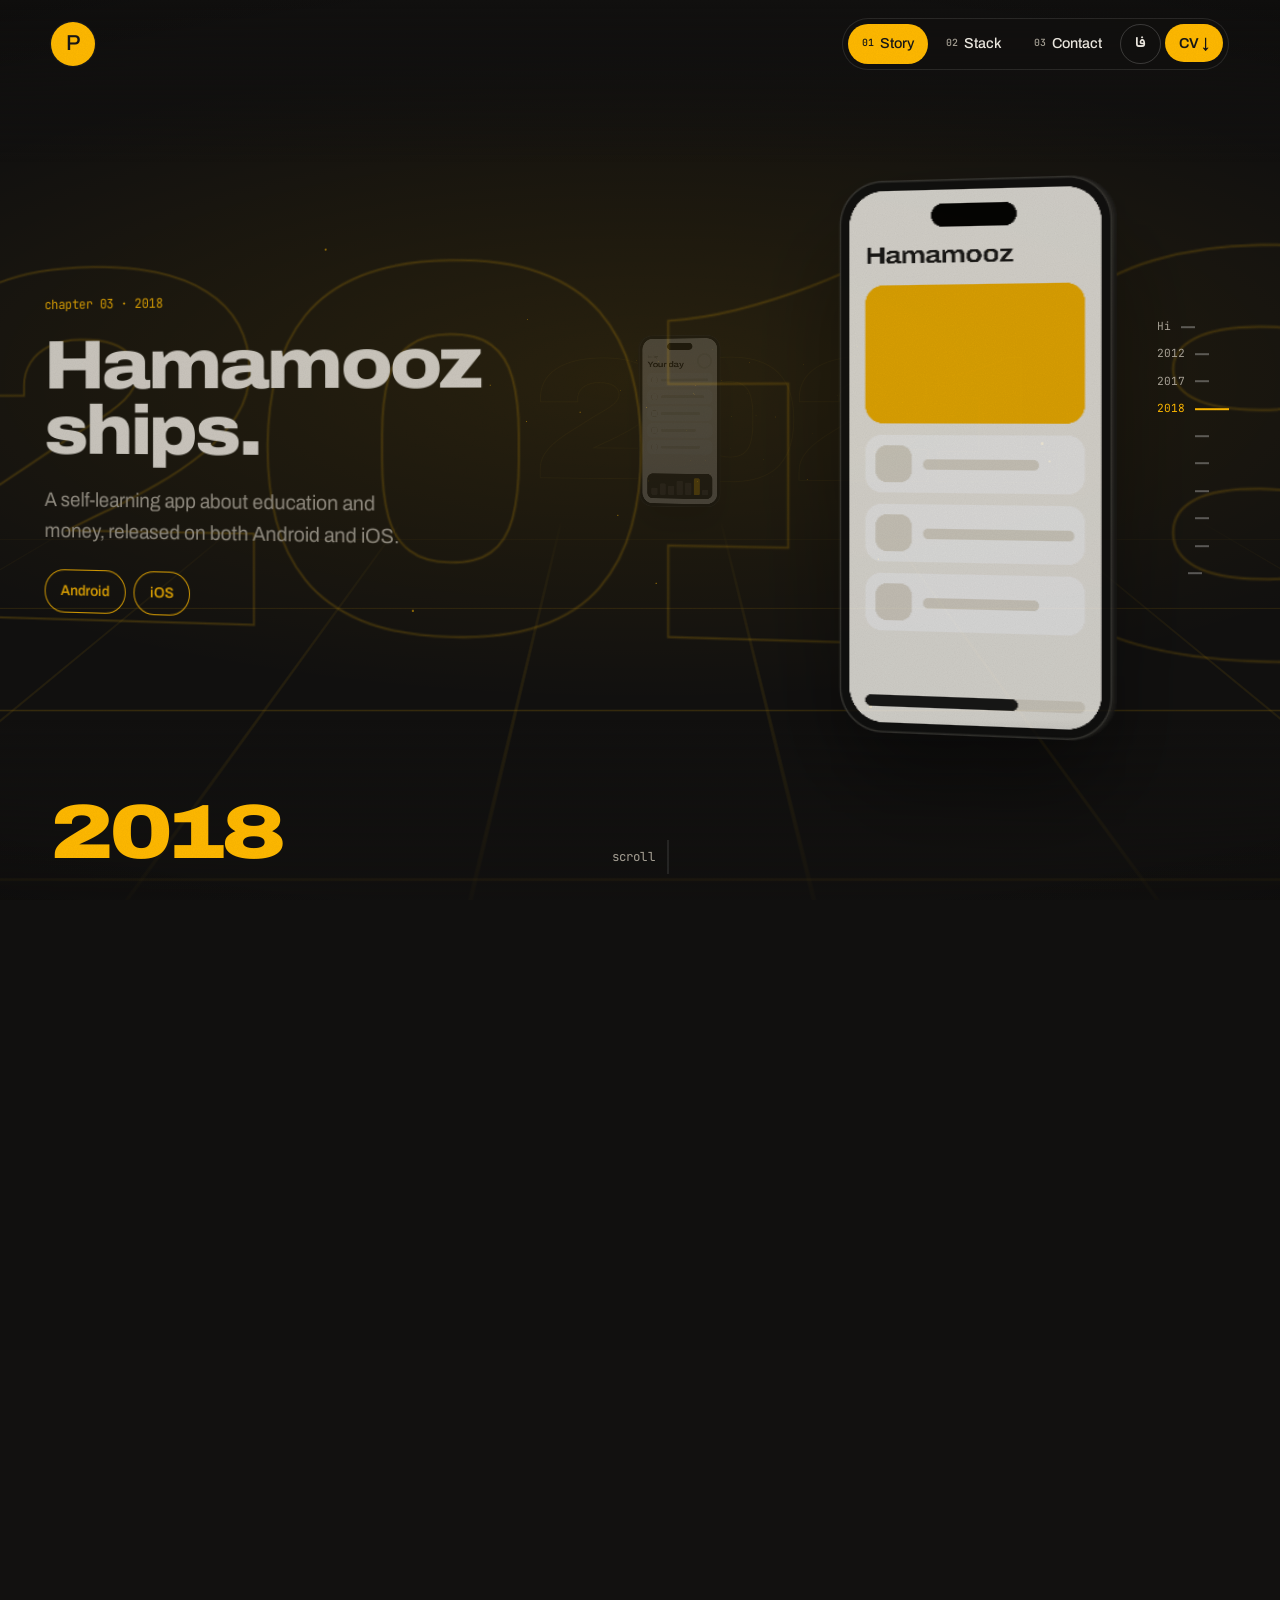
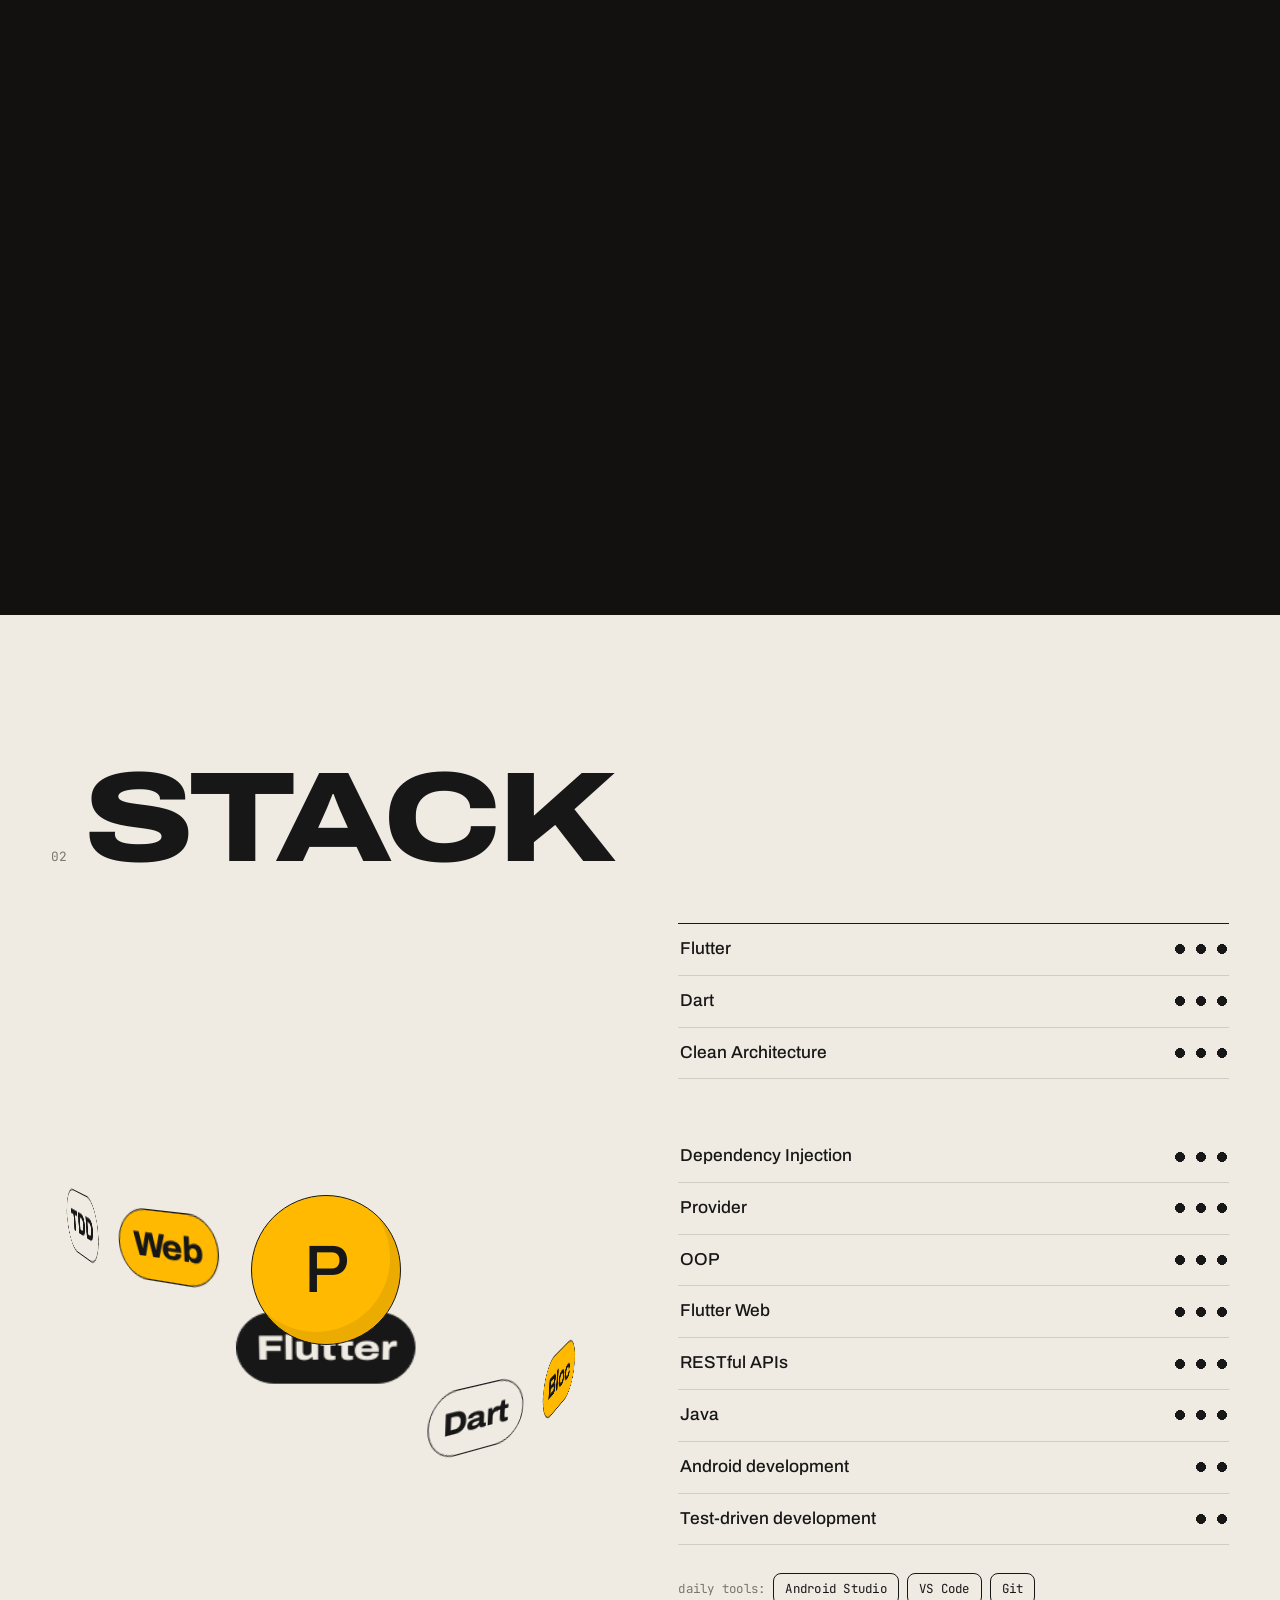
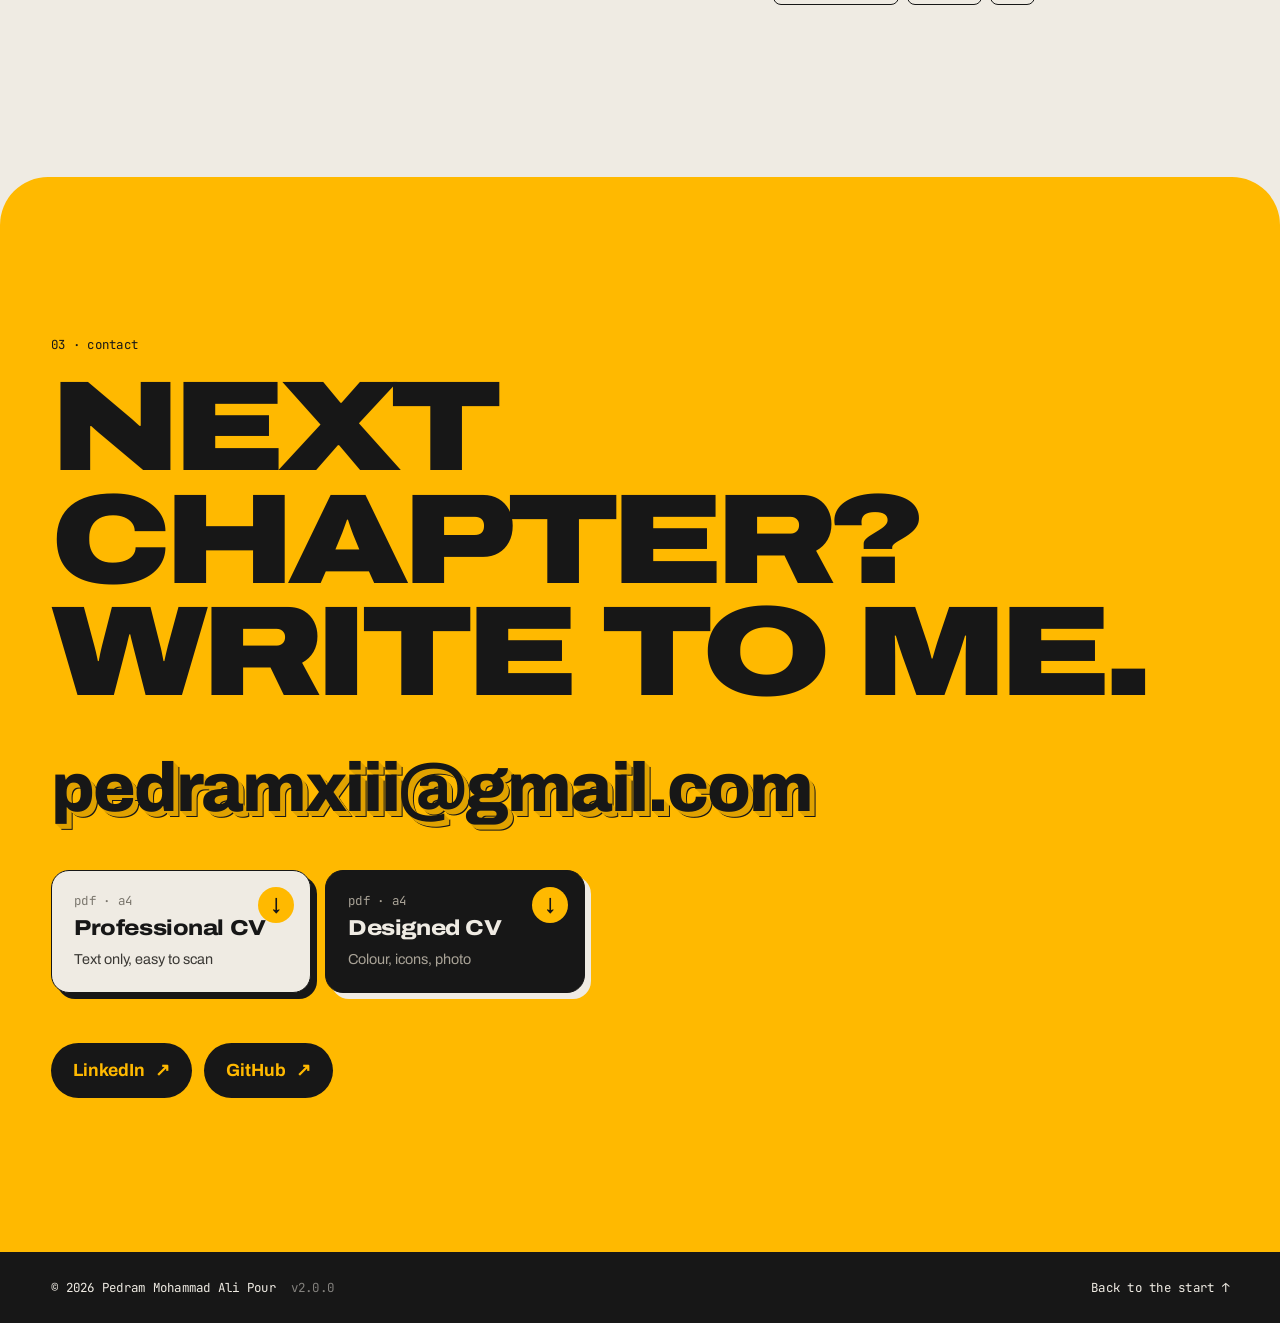
==== index.html @ 7ee0580f "use pedram-malakshah.ir" ====
<!DOCTYPE html>
<html lang="en" class="no-js">
<head>
  <meta charset="utf-8">
  <meta name="viewport" content="width=device-width, initial-scale=1">
  <title>Pedram Mohammad Ali Pour · Flutter Developer</title>
  <meta name="description" content="Pedram Mohammad Ali Pour, Flutter developer. The story so far, from 2012 to now.">
  <meta name="theme-color" content="#121110">
  <meta property="og:title" content="Pedram Mohammad Ali Pour · Flutter Developer">
  <meta property="og:description" content="The story so far, from 2012 to now.">
  <meta property="og:image" content="https://pedram-malakshah.ir/img/pedram.jpg">
  <meta property="og:url" content="https://pedram-malakshah.ir/">
  <link rel="alternate" hreflang="en" href="https://pedram-malakshah.ir/?lang=en">
  <link rel="alternate" hreflang="fa" href="https://pedram-malakshah.ir/?lang=fa">
  <link rel="alternate" hreflang="x-default" href="https://pedram-malakshah.ir/">
  <link rel="icon" type="image/png" href="img/logo.png">
  <link rel="apple-touch-icon" href="img/logo.png">
  <link rel="preload" href="assets/fonts/archivo-latin.woff2?v=2.0.0" as="font" type="font/woff2" crossorigin>
  <link rel="stylesheet" href="assets/fonts/fonts.css?v=2.0.0">
  <link rel="stylesheet" href="css/style.css?v=2.0.0">
  <script>
    // pick the language before first paint so Farsi never flashes in left-to-right
    (function () {
      var q = new URLSearchParams(location.search).get('lang'), s = null;
      try { s = localStorage.getItem('lang'); } catch (e) {}
      var l = q || s || ((navigator.languages || [navigator.language]).some(function (x) { return /^fa/i.test(x); }) ? 'fa' : 'en');
      l = l === 'fa' ? 'fa' : 'en';
      document.documentElement.lang = l;
      document.documentElement.dir = l === 'fa' ? 'rtl' : 'ltr';
    })();
  </script>
</head>
<body>
  <div class="grain" aria-hidden="true"></div>
  <div class="cursor" aria-hidden="true"></div>

  <header class="bar">
    <a class="mark" href="#top" aria-label="Back to the start" data-i18n-attr="aria-label:top"><span>P</span></a>
    <nav class="nav" aria-label="Sections">
      <a href="#story" data-i18n="nav.story"><i>01</i>Story</a>
      <a href="#stack" data-i18n="nav.stack"><i>02</i>Stack</a>
      <a href="#contact" data-i18n="nav.contact"><i>03</i>Contact</a>
      <a class="lang-switch" href="?lang=fa" hreflang="fa" lang="fa" data-i18n="lang" data-i18n-href="lang.href">فا</a>
      <details class="cv-menu">
        <summary data-i18n="cv">CV <span aria-hidden="true">↓</span></summary>
        <div class="cv-pop">
          <a href="cv/pdf/pedram-cv-professional-en.pdf?v=2.0.0" download data-i18n="cv.pro" data-i18n-href="cv.pro.href"><b>Professional</b><small>Text only, one page</small></a>
          <a href="cv/pdf/pedram-cv-designed-en.pdf?v=2.0.0" download data-i18n="cv.fancy" data-i18n-href="cv.fancy.href"><b>Designed</b><small>Colour and icons</small></a>
        </div>
      </details>
    </nav>
  </header>

  <main id="top">
    <!--
      The journey. Without JS (or with reduced motion) it's a plain vertical list of chapters.
      With JS the viewport sticks, the chapters are laid down a 3D corridor,
      and scrolling flies the camera through them.
    -->
    <section class="journey" id="story" aria-label="The story so far" data-i18n-attr="aria-label:story">
      <div class="viewport">
        <div class="floor" aria-hidden="true"></div>
        <div class="world">
          <!-- 0 · intro -->
          <article class="ch intro-ch" data-year="Hi" data-x="0" data-i18n-year="y0">
            <div class="ghost" aria-hidden="true">P</div>
            <div class="card">
              <p class="mono kicker" data-i18n="intro.kicker"><span class="dot"></span>Flutter developer</p>
              <h1 class="name" data-i18n="intro.name">
                <span class="line"><span class="word">Pedram</span></span>
                <span class="line small"><span class="word">Mohammad Ali Pour</span></span>
              </h1>
              <p class="lede" data-i18n="intro.lede">This isn't a CV. It's the road from a hardware degree to shipping apps, year by year. <em>Scroll to travel through it.</em></p>
            </div>
            <figure class="prop photo">
              <picture>
                <source srcset="img/pedram.webp" type="image/webp">
                <img src="img/pedram.jpg" alt="Portrait of Pedram" data-i18n-attr="alt:photo" width="720" height="900">
              </picture>
            </figure>
          </article>

          <!-- 1 · 2012 -->
          <article class="ch" data-year="2012" data-i18n-year="y1" data-x="-1">
            <div class="ghost" aria-hidden="true" data-i18n="c1.ghost">2012</div>
            <div class="card">
              <p class="mono kicker" data-i18n="c1.kicker">Chapter 01 · 2012</p>
              <h2 data-i18n="c1.h2">It starts with hardware.</h2>
              <p data-i18n="c1.p">I enrol at OFU College to study Computer Hardware Engineering. Five years of learning what sits underneath the software.</p>
              <ul class="tags mono" data-i18n="c1.tags"><li>OFU College</li><li>Computer Hardware Eng.</li></ul>
            </div>
            <div class="prop cpu" aria-hidden="true"><div class="die"><span>P</span></div></div>
          </article>

          <!-- 2 · 2017 -->
          <article class="ch" data-year="2017" data-i18n-year="y2" data-x="1">
            <div class="ghost" aria-hidden="true" data-i18n="c2.ghost">2017</div>
            <div class="card">
              <p class="mono kicker" data-i18n="c2.kicker">Chapter 02 · 2017</p>
              <h2 data-i18n="c2.h2">April: degree done.<br>August: first job.</h2>
              <p data-i18n="c2.p">I join Paratech Co as an Android developer, writing Java. I stay almost five years, and along the way the title becomes Android &amp; Flutter Developer.</p>
              <ul class="tags mono" data-i18n="c2.tags"><li>Paratech Co</li><li>Java</li><li>Android</li></ul>
            </div>
            <div class="prop code" aria-hidden="true">
              <div class="win-bar"><i></i><i></i><i></i><span class="mono">MainActivity.java</span></div>
              <pre class="mono"><b>public class</b> MainActivity
    <b>extends</b> AppCompatActivity {

  <u>@Override</u>
  <b>protected void</b> onCreate(Bundle b) {
    <b>super</b>.onCreate(b);
    setContentView(R.layout.main);
  }
}<span class="caret"></span></pre>
            </div>
          </article>

          <!-- 3 · 2018 -->
          <article class="ch" data-year="2018" data-i18n-year="y3" data-x="-1">
            <div class="ghost" aria-hidden="true" data-i18n="c3.ghost">2018</div>
            <div class="card">
              <p class="mono kicker" data-i18n="c3.kicker">Chapter 03 · 2018</p>
              <h2 data-i18n="c3.h2">Hamamooz ships.</h2>
              <p data-i18n="c3.p">A self-learning app about education and money, released on both Android and iOS.</p>
              <div class="links" data-i18n="c3.links">
                <a href="https://hamamooz.com/android/Hamamoozv3.apk" target="_blank" rel="noopener">Android</a>
                <a href="https://anardoni.com/ios/app/xeJrXlAlW" target="_blank" rel="noopener">iOS</a>
              </div>
            </div>
            <div class="prop device" aria-hidden="true">
              <div class="mphone">
                <div class="mscreen">
                  <b class="app-title" data-i18n="c3.app">Hamamooz</b>
                  <div class="sk hero-sk"></div>
                  <div class="sk-row"><i></i><span></span></div>
                  <div class="sk-row"><i></i><span></span></div>
                  <div class="sk-row"><i></i><span></span></div>
                  <div class="progress"><span></span></div>
                </div>
              </div>
            </div>
          </article>

          <!-- 4 · 2021 -->
          <article class="ch" data-year="2021" data-i18n-year="y4" data-x="1">
            <div class="ghost" aria-hidden="true" data-i18n="c4.ghost">2021</div>
            <div class="card">
              <p class="mono kicker" data-i18n="c4.kicker">Chapter 04 · 2021</p>
              <h2 data-i18n="c4.h2">Habitomic.</h2>
              <p data-i18n="c4.p">A personal daily planner. It's live on Google Play and the App Store.</p>
              <div class="links" data-i18n="c4.links">
                <a href="https://play.google.com/store/apps/details?id=com.habitomic.android" target="_blank" rel="noopener">Android</a>
                <a href="https://apps.apple.com/ca/app/habitomic/id1609261995" target="_blank" rel="noopener">iOS</a>
              </div>
            </div>
            <div class="prop device" aria-hidden="true">
              <div class="mphone">
                <div class="mscreen habit">
                  <div class="app-head">
                    <small class="mono" data-i18n="mock.today">today</small>
                    <b data-i18n="mock.day">Your day</b>
                    <div class="ring"><svg viewBox="0 0 36 36"><circle cx="18" cy="18" r="15"/><circle class="fill" cx="18" cy="18" r="15"/></svg></div>
                  </div>
                  <ul class="habits">
                    <li style="--d:0"><i></i><span></span></li>
                    <li style="--d:1"><i></i><span></span></li>
                    <li style="--d:2"><i></i><span></span></li>
                    <li style="--d:3"><i></i><span></span></li>
                    <li class="todo"><i></i><span></span></li>
                  </ul>
                  <div class="week">
                    <span style="--h:40%"></span><span style="--h:65%"></span><span style="--h:52%"></span>
                    <span style="--h:80%"></span><span style="--h:70%"></span><span style="--h:95%"></span><span style="--h:30%"></span>
                  </div>
                </div>
              </div>
            </div>
          </article>

          <!-- 5 · 2022 bank -->
          <article class="ch" data-year="2022" data-i18n-year="y5" data-x="-1">
            <div class="ghost" aria-hidden="true" data-i18n="c5.ghost">2022</div>
            <div class="card">
              <p class="mono kicker" data-i18n="c5.kicker">Chapter 05 · 2022</p>
              <h2 data-i18n="c5.h2">Then a bank.</h2>
              <p data-i18n="c5.p">In April I move to City Development &amp; Innovation. We build HamrahShahr Plus, the mobile bank for Shahr Bank, and the back office that runs behind it.</p>
              <div class="links" data-i18n="c5.links">
                <a href="https://cafebazaar.ir/app/com.citydi.hplus" target="_blank" rel="noopener">Android</a>
                <a href="https://app.appleapps.ir/id/1062990/" target="_blank" rel="noopener">iOS</a>
                <span class="private mono">back office: internal</span>
              </div>
            </div>
            <div class="prop device bank" aria-hidden="true">
              <div class="mphone">
                <div class="mscreen">
                  <b class="app-title" data-i18n="c5.app">HamrahShahr</b>
                  <div class="bcard"><i class="chipset"></i><span class="mono">•••• •••• •••• 1101</span></div>
                  <div class="sk-row"><i></i><span></span></div>
                  <div class="sk-row"><i></i><span></span></div>
                  <div class="sk-row"><i></i><span></span></div>
                </div>
              </div>
            </div>
          </article>

          <!-- 6 · 2022 web -->
          <article class="ch" data-year="2022" data-i18n-year="y6" data-x="1">
            <div class="ghost" aria-hidden="true" data-i18n="c6.ghost">web</div>
            <div class="card">
              <p class="mono kicker" data-i18n="c6.kicker">Chapter 06 · 2022</p>
              <h2 data-i18n="c6.h2">Flutter, in the browser.</h2>
              <p data-i18n="c6.p">Same year, a different screen: iClassifier, a web app for classifying cows. Flutter Web becomes part of the job.</p>
              <div class="links" data-i18n="c6.links"><a href="https://app.iclassifier.ca/" target="_blank" rel="noopener">Web</a></div>
            </div>
            <div class="prop browser" aria-hidden="true">
              <div class="win-bar"><i></i><i></i><i></i><span class="url mono">app.iclassifier.ca</span></div>
              <div class="bbody">
                <div class="side"><span></span><span></span><span></span><span></span></div>
                <div class="grid"><span></span><span></span><span></span><span></span><span></span><span></span></div>
              </div>
            </div>
          </article>

          <!-- 7 · 2023 -->
          <article class="ch" data-year="2023" data-i18n-year="y7" data-x="-1">
            <div class="ghost" aria-hidden="true" data-i18n="c7.ghost">2023</div>
            <div class="card">
              <p class="mono kicker" data-i18n="c7.kicker">Chapter 07 · 2023</p>
              <h2 data-i18n="c7.h2">Vekalati, and a new team.</h2>
              <p data-i18n="c7.p">In April, Vekalati: a web app for delegating deposits. In July I join Negah Holding as a Flutter developer.</p>
              <ul class="tags mono" data-i18n="c7.tags"><li>Vekalati</li><li>Negah Holding</li><li>Flutter Web</li></ul>
            </div>
            <div class="prop browser alt" aria-hidden="true">
              <div class="win-bar"><i></i><i></i><i></i><span class="url mono">vekalati</span></div>
              <div class="bbody form">
                <span class="field"></span><span class="field"></span><span class="field short"></span>
                <span class="submit"></span>
              </div>
            </div>
          </article>

          <!-- 8 · 2024 -->
          <article class="ch" data-year="2024" data-i18n-year="y8" data-x="1">
            <div class="ghost" aria-hidden="true" data-i18n="c8.ghost">2024</div>
            <div class="card">
              <p class="mono kicker" data-i18n="c8.kicker">Chapter 08 · 2024 → now</p>
              <h2 data-i18n="c8.h2">Dotin.</h2>
              <p data-i18n="c8.p">May 2024. I join Dotin as a Flutter developer, and that's where you'll find me today.</p>
              <ul class="tags mono" data-i18n="c8.tags"><li class="live">Current</li><li>Dotin</li><li>Flutter</li></ul>
            </div>
            <div class="prop coin" aria-hidden="true">
              <div class="disc"><span class="face f" data-i18n="coin">now</span><span class="face b">P</span></div>
            </div>
          </article>

          <!-- 9 · so far -->
          <article class="ch outro-ch" data-year="Now" data-x="0" data-i18n-year="y9">
            <div class="card">
              <p class="mono kicker" data-i18n="outro.kicker">So far</p>
              <dl class="facts">
                <div><dt class="mono" data-i18n="outro.years">years shipping</dt><dd class="since">9</dd></div>
                <div><dt class="mono" data-i18n="outro.companies">companies</dt><dd class="num">4</dd></div>
                <div><dt class="mono" data-i18n="outro.products">products</dt><dd class="num">6</dd></div>
              </dl>
              <p class="lede" data-i18n="outro.lede">Making every app extraordinary. Still working on it.</p>
            </div>
          </article>
        </div>

        <div class="hud" aria-hidden="true">
          <div class="hud-year"><span class="hud-now">Hi</span></div>
          <ol class="rail"></ol>
        </div>
        <div class="hint mono" aria-hidden="true"><span data-i18n="hint">scroll</span><i></i></div>
      </div>
    </section>

    <!-- STACK -->
    <section class="stack" id="stack">
      <h2 class="section-title big reveal" data-i18n="stack.title"><span class="mono">02</span>Stack</h2>
      <div class="stack-grid">
        <div class="orbit-wrap" aria-hidden="true">
          <div class="orbit">
            <span style="--n:0">Flutter</span><span style="--n:1">Dart</span><span style="--n:2">Bloc</span>
            <span style="--n:3">Clean Arch</span><span style="--n:4">Provider</span><span style="--n:5">DI</span>
            <span style="--n:6">REST</span><span style="--n:7">Java</span><span style="--n:8">Android</span>
            <span style="--n:9">OOP</span><span style="--n:10">TDD</span><span style="--n:11">Web</span>
          </div>
          <div class="core"><span>P</span></div>
        </div>
        <div class="skills">
          <ul class="skill-list" data-i18n-list="skills">
            <li class="reveal"><span>Flutter</span><b class="lvl" data-l="3"></b></li>
            <li class="reveal"><span>Dart</span><b class="lvl" data-l="3"></b></li>
            <li class="reveal"><span>Clean Architecture</span><b class="lvl" data-l="3"></b></li>
            <li class="reveal"><span>Bloc pattern &amp; flutter_bloc</span><b class="lvl" data-l="3"></b></li>
            <li class="reveal"><span>Dependency Injection</span><b class="lvl" data-l="3"></b></li>
            <li class="reveal"><span>Provider</span><b class="lvl" data-l="3"></b></li>
            <li class="reveal"><span>OOP</span><b class="lvl" data-l="3"></b></li>
            <li class="reveal"><span>Flutter Web</span><b class="lvl" data-l="3"></b></li>
            <li class="reveal"><span>RESTful APIs</span><b class="lvl" data-l="3"></b></li>
            <li class="reveal"><span>Java</span><b class="lvl" data-l="3"></b></li>
            <li class="reveal"><span>Android development</span><b class="lvl" data-l="2"></b></li>
            <li class="reveal"><span>Test-driven development</span><b class="lvl" data-l="2"></b></li>
          </ul>
          <p class="tools mono reveal" data-i18n="tools">Daily tools: <span>Android Studio</span> <span>VS Code</span> <span>Git</span></p>
        </div>
      </div>
    </section>

    <!-- CONTACT -->
    <section class="contact" id="contact">
      <p class="mono kicker dark reveal" data-i18n="contact.kicker">03 · Contact</p>
      <h2 class="reveal" data-i18n="contact.h2">Next chapter?<br>Write to me.</h2>
      <a class="mail reveal" href="mailto:pedramxiii@gmail.com">pedramxiii@gmail.com</a>
      <div class="cv-cards reveal">
        <a class="cv-card" href="cv/pdf/pedram-cv-professional-en.pdf?v=2.0.0" download data-i18n="cvcard.pro" data-i18n-href="cv.pro.href">
          <span class="mono">pdf · a4</span><b>Professional CV</b><small>Text only, easy to scan</small><i aria-hidden="true">↓</i>
        </a>
        <a class="cv-card fancy" href="cv/pdf/pedram-cv-designed-en.pdf?v=2.0.0" download data-i18n="cvcard.fancy" data-i18n-href="cv.fancy.href">
          <span class="mono">pdf · a4</span><b>Designed CV</b><small>Colour, icons, photo</small><i aria-hidden="true">↓</i>
        </a>
      </div>
      <ul class="socials reveal">
        <li><a href="http://linkedin.com/in/pedram-mohammad-ali-pour-b44721141" target="_blank" rel="noopener" data-i18n="linkedin">LinkedIn <i>↗</i></a></li>
        <li><a href="https://github.com/P-B1101" target="_blank" rel="noopener" data-i18n="github">GitHub <i>↗</i></a></li>
      </ul>
    </section>
  </main>

  <footer class="foot mono">
    <span><span data-i18n="foot.name">© <span class="yr">2026</span> Pedram Mohammad Ali Pour</span> <span class="ver" dir="ltr">v2.0.0</span></span>
    <a href="#top" data-i18n="foot.top">Back to the start ↑</a>
  </footer>

  <script src="js/i18n.js?v=2.0.0"></script>
  <script src="js/main.js?v=2.0.0" defer></script>
</body>
</html>
---- assets/fonts/fonts.css ----
/* Self-hosted fonts (SIL Open Font License): Archivo, JetBrains Mono, Vazirmatn */
/* Archivo latin-ext */
@font-face {
  font-family: 'Archivo';
  font-style: normal;
  font-weight: 300 900;
  font-stretch: 62% 125%;
  font-display: swap;
  src: url(archivo-latin-ext.woff2?v=2.0.0) format('woff2');
  unicode-range: U+0100-02BA, U+02BD-02C5, U+02C7-02CC, U+02CE-02D7, U+02DD-02FF, U+0304, U+0308, U+0329, U+1D00-1DBF, U+1E00-1E9F, U+1EF2-1EFF, U+2020, U+20A0-20AB, U+20AD-20C0, U+2113, U+2C60-2C7F, U+A720-A7FF;
}
/* Archivo latin */
@font-face {
  font-family: 'Archivo';
  font-style: normal;
  font-weight: 300 900;
  font-stretch: 62% 125%;
  font-display: swap;
  src: url(archivo-latin.woff2?v=2.0.0) format('woff2');
  unicode-range: U+0000-00FF, U+0131, U+0152-0153, U+02BB-02BC, U+02C6, U+02DA, U+02DC, U+0304, U+0308, U+0329, U+2000-206F, U+20AC, U+2122, U+2191, U+2193, U+2212, U+2215, U+FEFF, U+FFFD;
}
/* JetBrains Mono latin-ext */
@font-face {
  font-family: 'JetBrains Mono';
  font-style: normal;
  font-weight: 400 500;
  font-display: swap;
  src: url(jetbrains-mono-latin-ext.woff2?v=2.0.0) format('woff2');
  unicode-range: U+0100-02BA, U+02BD-02C5, U+02C7-02CC, U+02CE-02D7, U+02DD-02FF, U+0304, U+0308, U+0329, U+1D00-1DBF, U+1E00-1E9F, U+1EF2-1EFF, U+2020, U+20A0-20AB, U+20AD-20C0, U+2113, U+2C60-2C7F, U+A720-A7FF;
}
/* JetBrains Mono latin */
@font-face {
  font-family: 'JetBrains Mono';
  font-style: normal;
  font-weight: 400 500;
  font-display: swap;
  src: url(jetbrains-mono-latin.woff2?v=2.0.0) format('woff2');
  unicode-range: U+0000-00FF, U+0131, U+0152-0153, U+02BB-02BC, U+02C6, U+02DA, U+02DC, U+0304, U+0308, U+0329, U+2000-206F, U+20AC, U+2122, U+2191, U+2193, U+2212, U+2215, U+FEFF, U+FFFD;
}
/* Vazirmatn arabic */
@font-face {
  font-family: 'Vazirmatn';
  font-style: normal;
  font-weight: 300 900;
  font-display: swap;
  src: url(vazirmatn-arabic.woff2?v=2.0.0) format('woff2');
  unicode-range: U+0600-06FF, U+0750-077F, U+0870-088E, U+0890-0891, U+0897-08E1, U+08E3-08FF, U+200C-200E, U+2010-2011, U+204F, U+2E41, U+FB50-FDFF, U+FE70-FE74, U+FE76-FEFC, U+102E0-102FB, U+10E60-10E7E, U+10EC2-10EC4, U+10EFC-10EFF, U+1EE00-1EE03, U+1EE05-1EE1F, U+1EE21-1EE22, U+1EE24, U+1EE27, U+1EE29-1EE32, U+1EE34-1EE37, U+1EE39, U+1EE3B, U+1EE42, U+1EE47, U+1EE49, U+1EE4B, U+1EE4D-1EE4F, U+1EE51-1EE52, U+1EE54, U+1EE57, U+1EE59, U+1EE5B, U+1EE5D, U+1EE5F, U+1EE61-1EE62, U+1EE64, U+1EE67-1EE6A, U+1EE6C-1EE72, U+1EE74-1EE77, U+1EE79-1EE7C, U+1EE7E, U+1EE80-1EE89, U+1EE8B-1EE9B, U+1EEA1-1EEA3, U+1EEA5-1EEA9, U+1EEAB-1EEBB, U+1EEF0-1EEF1;
}
/* Vazirmatn latin */
@font-face {
  font-family: 'Vazirmatn';
  font-style: normal;
  font-weight: 300 900;
  font-display: swap;
  src: url(vazirmatn-latin.woff2?v=2.0.0) format('woff2');
  unicode-range: U+0000-00FF, U+0131, U+0152-0153, U+02BB-02BC, U+02C6, U+02DA, U+02DC, U+0304, U+0308, U+0329, U+2000-206F, U+20AC, U+2122, U+2191, U+2193, U+2212, U+2215, U+FEFF, U+FFFD;
}
---- css/style.css ----
/* ---------- tokens ---------- */
:root {
  --paper: #efebe3;
  --paper-2: #e4dfd4;
  --ink: #171717;
  --ink-2: #3a3834;
  --night: #121110;
  --night-2: #1c1b19;
  --mute: #7a766d;
  --dim: #a9a397;
  --amber: #ffb900;
  --amber-deep: #e0a200;
  --line: rgba(23, 23, 23, .14);

  --display: "Archivo", "Helvetica Neue", Arial, sans-serif;
  --mono: "JetBrains Mono", "Vazirmatn", ui-monospace, Menlo, monospace;

  --gutter: clamp(16px, 4vw, 56px);
  --ease-out: cubic-bezier(.16, 1, .3, 1);
  --ease-spring: cubic-bezier(.34, 1.56, .64, 1);
}

*, *::before, *::after { box-sizing: border-box; }
html { -webkit-text-size-adjust: 100%; overflow-x: clip; }
body {
  margin: 0;
  background: var(--paper);
  color: var(--ink);
  font-family: var(--display);
  font-variation-settings: "wdth" 100;
  font-size: 17px;
  line-height: 1.55;
  overflow-x: clip;
  -webkit-font-smoothing: antialiased;
}
img { display: block; max-width: 100%; height: auto; }
a { color: inherit; }
::selection { background: var(--amber); color: var(--ink); }
.mono { font-family: var(--mono); font-size: .78rem; letter-spacing: .02em; text-transform: lowercase; }

/* film grain so flat colours don't look like a template */
.grain {
  position: fixed; inset: -50%; z-index: 100; pointer-events: none; opacity: .08;
  background-image: url("data:image/svg+xml,%3Csvg xmlns='http://www.w3.org/2000/svg' width='160' height='160'%3E%3Cfilter id='n'%3E%3CfeTurbulence type='fractalNoise' baseFrequency='.9' numOctaves='3' stitchTiles='stitch'/%3E%3CfeColorMatrix values='0 0 0 0 0 0 0 0 0 0 0 0 0 0 0 0 0 0 .55 0'/%3E%3C/filter%3E%3Crect width='100%25' height='100%25' filter='url(%23n)'/%3E%3C/svg%3E");
  animation: grain 1s steps(4) infinite;
}
@keyframes grain {
  0% { transform: translate(0, 0); } 25% { transform: translate(-3%, 2%); }
  50% { transform: translate(2%, -4%); } 75% { transform: translate(-1%, 3%); }
}

.cursor {
  position: fixed; left: 0; top: 0; z-index: 99; pointer-events: none;
  width: 14px; height: 14px; margin: -7px 0 0 -7px; border-radius: 50%;
  background: var(--amber);
  transform: translate3d(var(--cx, -100px), var(--cy, -100px), 0) scale(var(--cs, 1));
  transition: transform .18s var(--ease-out), opacity .2s;
  opacity: 0;
}
@media (hover: hover) and (pointer: fine) {
  body.has-cursor .cursor { opacity: .85; }
}

/* ---------- header ---------- */
.bar {
  position: fixed; top: 0; left: 0; right: 0; z-index: 50;
  display: flex; align-items: center; justify-content: space-between;
  padding: 18px var(--gutter);
  transition: transform .5s var(--ease-out);
  pointer-events: none;
}
.bar > * { pointer-events: auto; }
.bar.hide { transform: translateY(-110%); }
.mark {
  display: grid; place-items: center; width: 44px; height: 44px; border-radius: 50%;
  background: var(--amber); color: var(--ink); text-decoration: none; font-weight: 500; font-size: 1.35rem;
  transition: transform .5s var(--ease-spring);
}
.mark { box-shadow: 0 0 0 1.5px var(--ink); }
.mark:hover { transform: rotate(-20deg) scale(1.08); }
.nav {
  display: flex; gap: 4px; padding: 5px;
  background: rgba(18, 17, 16, .72); color: var(--paper);
  -webkit-backdrop-filter: blur(10px); backdrop-filter: blur(10px);
  border: 1px solid rgba(255,255,255,.1); border-radius: 999px;
}
.nav a { text-decoration: none; padding: 8px 14px; border-radius: 999px; font-size: .9rem; font-weight: 500; transition: background .25s, color .25s; }
.nav a i { font-style: normal; font-family: var(--mono); font-size: .62rem; color: var(--dim); margin-right: 6px; vertical-align: 2px; }
.nav a:hover, .nav a.on { background: var(--amber); color: var(--ink); }
.nav a:hover i, .nav a.on i { color: var(--ink); }

/* ---------- shared bits ---------- */
.kicker { display: inline-flex; align-items: center; gap: 10px; margin: 0 0 18px; color: var(--amber); }
.dot { width: 8px; height: 8px; border-radius: 50%; background: var(--amber); box-shadow: 0 0 0 4px rgba(255,185,0,.25); animation: pulse 2.4s infinite; }
@keyframes pulse { 50% { box-shadow: 0 0 0 9px rgba(255,185,0,0); } }
.links { display: flex; gap: 8px; flex-wrap: wrap; align-items: center; margin-top: 22px; }
.links a {
  text-decoration: none; font-size: .88rem; font-weight: 600; padding: 9px 16px; border-radius: 999px;
  border: 1.5px solid var(--amber); color: var(--amber);
  transition: background .25s, color .25s, transform .3s var(--ease-spring);
}
.links a:hover { background: var(--amber); color: var(--ink); transform: translateY(-3px) rotate(-3deg); }
.private { color: var(--dim); border: 1.5px dashed rgba(255,255,255,.25); padding: 7px 13px; border-radius: 999px; }
.tags { list-style: none; display: flex; flex-wrap: wrap; gap: 8px; padding: 0; margin: 22px 0 0; }
.tags li { padding: 6px 12px; border-radius: 999px; background: rgba(255,255,255,.06); border: 1px solid rgba(255,255,255,.12); color: var(--paper); text-transform: none; }
.tags li.live { background: var(--amber); color: var(--ink); border-color: var(--amber); }
.tags li.live::before { content: ""; display: inline-block; width: 6px; height: 6px; margin-right: 7px; border-radius: 50%; background: var(--ink); vertical-align: 1px; animation: blink 1.2s steps(2) infinite; }
@keyframes blink { 50% { opacity: 0; } }

/* =================================================================
   THE JOURNEY
   ================================================================= */
.journey { position: relative; background: var(--night); color: var(--paper); }

/* --- static layout (no JS / reduced motion) --- */
.journey .viewport { padding: 110px var(--gutter) 60px; }
.journey .ch { display: grid; grid-template-columns: 1.1fr 1fr; gap: clamp(28px, 6vw, 80px); align-items: center; padding: 60px 0; position: relative; }
.journey .ghost { display: none; }
.hud, .hint, .floor { display: none; }

/* --- 3D mode --- */
.is-3d .journey .viewport {
  position: sticky; top: 0; height: 100vh; height: 100svh; padding: 0; overflow: hidden;
  perspective: 1000px; perspective-origin: 50% 45%;
  background:
    radial-gradient(120% 60% at 50% 42%, rgba(255,185,0,.10), transparent 60%),
    var(--night);
}
.is-3d .journey .viewport::after {
  /* vignette + horizon fog */
  content: ""; position: absolute; inset: 0; pointer-events: none; z-index: 3;
  background:
    radial-gradient(140% 90% at 50% 50%, transparent 55%, rgba(0,0,0,.55)),
    linear-gradient(to bottom, var(--night) 0%, transparent 18%, transparent 80%, rgba(18,17,16,.8) 100%);
}
.is-3d .world {
  position: absolute; left: 50%; top: 50%; width: 0; height: 0;
  transform-style: preserve-3d; will-change: transform;
}
.is-3d .journey .ch {
  position: absolute; left: 0; top: 0; width: min(1120px, 90vw); padding: 0;
  transform-style: preserve-3d; will-change: transform, opacity;
}
.is-3d .journey .ghost {
  display: block; position: absolute; left: 50%; top: 50%; z-index: -1;
  transform: translate3d(-50%, -50%, -700px);
  font-size: clamp(14rem, 38vw, 40rem); font-weight: 900; line-height: .8; letter-spacing: -.06em;
  font-variation-settings: "wdth" 125;
  color: transparent; -webkit-text-stroke: 2px rgba(255,185,0,.22);
  pointer-events: none; user-select: none; white-space: nowrap;
}
.is-3d .card { transform: translateZ(40px); }

/* card content rises in when its chapter is in focus */
.is-3d .card > * { opacity: 0; transform: translateY(26px); transition: opacity .7s var(--ease-out), transform .9s var(--ease-out); }
.is-3d .ch.focus .card > * { opacity: 1; transform: none; }
.is-3d .ch.focus .card > *:nth-child(2) { transition-delay: .06s; }
.is-3d .ch.focus .card > *:nth-child(3) { transition-delay: .12s; }
.is-3d .ch.focus .card > *:nth-child(4) { transition-delay: .18s; }
.is-3d .ch:not(.focus) { pointer-events: none; }

/* chapters alternate sides */
.journey .ch[data-x="1"] .card { order: 2; }
.journey .ch[data-x="1"] .prop { order: 1; }

.journey h2 {
  margin: 0; font-size: clamp(2.3rem, 5.2vw, 4.8rem); line-height: .95; letter-spacing: -.035em; font-weight: 850;
  font-variation-settings: "wdth" 118;
}
.journey .card p:not(.kicker):not(.lede) { font-size: clamp(1.05rem, 1.5vw, 1.3rem); color: var(--dim); max-width: 34ch; margin: 20px 0 0; }

/* intro */
.name { margin: 0; font-weight: 850; line-height: .86; letter-spacing: -.035em; text-transform: uppercase; font-variation-settings: "wdth" 125; font-size: clamp(3.4rem, 10vw, 9.5rem); }
.name .line { display: block; overflow: hidden; padding-bottom: .04em; }
.name .line.small { font-size: .34em; letter-spacing: -.01em; font-weight: 700; margin-top: .25em; font-variation-settings: "wdth" 100; color: var(--dim); }
.lede { max-width: 32ch; font-size: clamp(1.05rem, 1.5vw, 1.3rem); margin: 28px 0 0; color: var(--dim); }
.lede em { font-style: normal; color: var(--paper); background: linear-gradient(transparent 62%, rgba(255,185,0,.45) 62%); }

/* HUD */
.is-3d .hud { display: block; position: absolute; inset: 0; z-index: 4; pointer-events: none; }
.hud::before { content: ""; position: absolute; left: 0; top: 0; height: 2px; width: 100%; background: var(--amber); transform-origin: left; transform: scaleX(var(--p, 0)); }
.hud-year {
  position: absolute; inset-inline-start: var(--gutter); bottom: 28px; overflow: hidden; height: 1em;
  font-size: clamp(2.6rem, 6vw, 5.4rem); font-weight: 900; line-height: 1; letter-spacing: -.04em; font-variation-settings: "wdth" 125;
  color: var(--amber);
}
.hud-now { display: block; }
.hud-now.flip { animation: flip .5s var(--ease-out); }
@keyframes flip { from { transform: translateY(100%); opacity: 0; } }
.rail { position: absolute; inset-inline-end: var(--gutter); top: 50%; transform: translateY(-50%); list-style: none; margin: 0; padding: 0; display: grid; gap: 4px; pointer-events: auto; }
.rail button {
  all: unset; cursor: pointer; display: flex; align-items: center; justify-content: flex-end; gap: 10px;
  font-family: var(--mono); font-size: .7rem; color: var(--dim); padding: 3px 0;
}
.rail button span { opacity: 0; transform: translateX(6px); transition: opacity .3s, transform .3s var(--ease-out); }
.rail button i { width: 14px; height: 2px; background: rgba(255,255,255,.3); transition: width .4s var(--ease-out), background .3s; }
.rail button:hover span, .rail .on span { opacity: 1; transform: none; }
.rail .on { color: var(--amber); }
.rail .on i { width: 34px; background: var(--amber); }
.is-3d .hint { display: flex; position: absolute; left: 50%; bottom: 26px; transform: translateX(-50%); z-index: 4; align-items: center; gap: 12px; color: var(--dim); transition: opacity .5s; }
.hint i { width: 1.5px; height: 34px; background: rgba(255,255,255,.18); position: relative; overflow: hidden; }
.hint i::after { content: ""; position: absolute; left: 0; top: -40%; width: 100%; height: 40%; background: var(--amber); animation: drip 1.8s var(--ease-out) infinite; }
@keyframes drip { to { top: 100%; } }
.hint.gone { opacity: 0; }

/* the floor grid rushes past as the camera moves */
.is-3d .floor {
  display: block; position: absolute; left: -100%; right: -100%; top: 58%; height: 140vh;
  transform-origin: 50% 0; transform: rotateX(78deg);
  background:
    linear-gradient(rgba(255,185,0,.28) 2px, transparent 2px) 0 var(--fy, 0px) / 100% 160px,
    linear-gradient(90deg, rgba(255,185,0,.14) 2px, transparent 2px) 50% 0 / 160px 100%;
  -webkit-mask-image: linear-gradient(to bottom, transparent 0%, #000 25%, #000 60%, transparent 100%);
  mask-image: linear-gradient(to bottom, transparent 0%, #000 25%, #000 60%, transparent 100%);
  opacity: .55;
}
.dust { position: absolute; transform-style: preserve-3d; }
.dust i { position: absolute; width: 4px; height: 4px; border-radius: 1px; background: var(--amber); opacity: .5; }

/* ---------- props ---------- */
.prop { justify-self: center; transform-style: preserve-3d; }
.is-3d .prop { transform: translateZ(140px) rotateY(calc(var(--side, 1) * -16deg)); }
.is-3d .ch[data-x="1"] .prop { --side: -1; }

/* photo */
.photo { margin: 0; width: min(340px, 70vw); position: relative; }
.photo::before { content: ""; position: absolute; inset: 0; background: var(--amber); border-radius: 8px; transform: translate3d(20px, 20px, -60px); }
.photo::after { content: ""; position: absolute; inset: 0; border: 1.5px solid var(--paper); border-radius: 8px; transform: translate3d(-16px, -16px, 50px); }
.photo img { position: relative; border-radius: 8px; filter: grayscale(1) contrast(1.08); transition: filter .8s var(--ease-out); }
.photo:hover img { filter: none; }

/* hardware die */
.cpu { width: 240px; height: 240px; display: grid; place-items: center; }
.cpu .die {
  width: 170px; height: 170px; position: relative; transform-style: preserve-3d;
  background: var(--night-2); border: 2px solid var(--amber); border-radius: 12px;
  display: grid; place-items: center;
  animation: dieSpin 14s linear infinite;
}
.cpu .die::before {
  /* pins */
  content: ""; position: absolute; inset: -26px; z-index: -1; border-radius: 6px; transform: translateZ(-2px);
  background:
    repeating-linear-gradient(90deg, var(--dim) 0 6px, transparent 6px 16px) 50% 0 / 80% 26px no-repeat,
    repeating-linear-gradient(90deg, var(--dim) 0 6px, transparent 6px 16px) 50% 100% / 80% 26px no-repeat,
    repeating-linear-gradient(0deg, var(--dim) 0 6px, transparent 6px 16px) 0 50% / 26px 80% no-repeat,
    repeating-linear-gradient(0deg, var(--dim) 0 6px, transparent 6px 16px) 100% 50% / 26px 80% no-repeat;
}
.cpu .die::after { content: ""; position: absolute; inset: 0; border-radius: 12px; background: #0b0b0a; transform: translateZ(-14px); }
.cpu .die span { width: 70px; height: 70px; display: grid; place-items: center; background: var(--amber); color: var(--ink); border-radius: 8px; font-size: 2.4rem; font-weight: 600; transform: translateZ(22px); box-shadow: 0 0 40px rgba(255,185,0,.45); }
@keyframes dieSpin { from { transform: rotateX(58deg) rotateZ(0deg); } to { transform: rotateX(58deg) rotateZ(360deg); } }

/* code window */
.code { width: min(430px, 82vw); background: var(--night-2); border: 1px solid rgba(255,255,255,.12); border-radius: 14px; box-shadow: 0 40px 80px rgba(0,0,0,.5), 10px 10px 0 var(--amber); overflow: hidden; }
.win-bar { display: flex; align-items: center; gap: 6px; padding: 12px 14px; border-bottom: 1px solid rgba(255,255,255,.08); }
.win-bar i { width: 10px; height: 10px; border-radius: 50%; background: rgba(255,255,255,.18); }
.win-bar i:first-child { background: var(--amber); }
.win-bar span { margin-left: 10px; color: var(--dim); text-transform: none; }
.code pre { margin: 0; padding: 20px 22px 26px; font-size: .82rem; line-height: 1.7; color: var(--paper); text-transform: none; white-space: pre; overflow: hidden; }
.code b { color: var(--amber); font-weight: 500; }
.code u { text-decoration: none; color: var(--dim); }
.caret { display: inline-block; width: 8px; height: 1.1em; background: var(--amber); vertical-align: -3px; margin-left: 2px; animation: blink 1s steps(2) infinite; }

/* phones */
.mphone {
  width: 236px; height: 480px; border-radius: 38px; background: #0e0e0e; padding: 9px; position: relative;
  transform-style: preserve-3d;
  box-shadow: inset 0 0 0 1.5px #3b3a36, 0 50px 90px rgba(0,0,0,.55);
  animation: sway 7s ease-in-out infinite;
}
.mphone::before, .mphone::after { content: ""; position: absolute; inset: 0; border-radius: 38px; background: #2a2926; transform: translateZ(-7px); }
.mphone::after { transform: translateZ(-14px); background: #1f1e1c; }
@keyframes sway { 0%, 100% { transform: rotateY(-8deg) translateY(0); } 50% { transform: rotateY(8deg) translateY(-12px); } }
.mscreen {
  position: relative; height: 100%; border-radius: 30px; overflow: hidden; background: #f7f4ee; color: var(--ink);
  padding: 40px 14px 14px; display: flex; flex-direction: column; gap: 10px;
}
.mscreen::before { content: ""; position: absolute; top: 12px; left: 50%; width: 74px; height: 20px; margin-left: -37px; border-radius: 12px; background: #000; }
.app-title { font-size: 1.3rem; letter-spacing: -.02em; font-variation-settings: "wdth" 115; }
.sk { border-radius: 16px; }
.hero-sk { height: 120px; background: var(--amber); position: relative; overflow: hidden; }
.hero-sk::after { content: ""; position: absolute; inset: 0; background: linear-gradient(100deg, transparent 30%, rgba(255,255,255,.45) 50%, transparent 70%); transform: translateX(-100%); animation: shimmer 2.6s ease-in-out infinite; }
@keyframes shimmer { 60%, 100% { transform: translateX(100%); } }
.sk-row { display: flex; align-items: center; gap: 10px; padding: 9px; background: #fff; border-radius: 14px; }
.sk-row i { flex: none; width: 32px; height: 32px; border-radius: 10px; background: var(--paper-2); }
.sk-row span { flex: 1; height: 9px; border-radius: 6px; background: var(--paper-2); }
.sk-row:nth-child(odd) span { margin-right: 30px; }
.progress { margin-top: auto; height: 10px; border-radius: 6px; background: var(--paper-2); overflow: hidden; }
.progress span { display: block; height: 100%; width: 70%; background: var(--ink); border-radius: 6px; transform-origin: left; animation: fillbar 4s var(--ease-out) infinite; }
@keyframes fillbar { 0% { transform: scaleX(0); } 60%, 100% { transform: scaleX(1); } }
.bcard { height: 128px; border-radius: 16px; background: var(--ink); color: var(--paper); padding: 16px; display: flex; flex-direction: column; justify-content: space-between; box-shadow: 0 10px 20px rgba(0,0,0,.2); }
.chipset { width: 34px; height: 26px; border-radius: 6px; background: var(--amber); }
.bcard span { font-size: .8rem; text-transform: none; letter-spacing: .08em; }

/* habit screen */
.app-head { display: grid; grid-template-columns: 1fr auto; align-items: center; }
.app-head small { color: var(--mute); font-size: .66rem; }
.app-head b { font-size: 1.45rem; line-height: 1; letter-spacing: -.02em; font-variation-settings: "wdth" 115; }
.ring { grid-column: 2; grid-row: 1 / 3; width: 46px; height: 46px; }
.ring svg { width: 100%; height: 100%; transform: rotate(-90deg); }
.ring circle { fill: none; stroke: var(--paper-2); stroke-width: 4; }
.ring circle.fill { stroke: var(--amber); stroke-linecap: round; stroke-dasharray: 94.25; stroke-dashoffset: 94.25; animation: ring 8s var(--ease-out) infinite; }
@keyframes ring { 0%, 8% { stroke-dashoffset: 94.25; } 55%, 92% { stroke-dashoffset: 18.85; } 100% { stroke-dashoffset: 94.25; } }
.habits { list-style: none; margin: 0; padding: 0; display: grid; gap: 7px; }
.habits li { display: flex; align-items: center; gap: 10px; padding: 11px 12px; background: #fff; border-radius: 14px; }
.habits li span { flex: 1; height: 8px; border-radius: 5px; background: var(--paper-2); margin-right: calc(var(--d, 2) * 12px); }
.habits i { flex: none; width: 18px; height: 18px; border-radius: 6px; border: 1.5px solid #cfc9bd; position: relative; }
.habits li:not(.todo) i { animation: tick 8s var(--ease-spring) infinite; animation-delay: calc(var(--d) * .45s + .6s); }
.habits li:not(.todo) i::after {
  content: ""; position: absolute; left: 5px; top: 1px; width: 4px; height: 9px;
  border: solid var(--ink); border-width: 0 2px 2px 0; transform: rotate(45deg) scale(0);
  animation: tickMark 8s var(--ease-spring) infinite; animation-delay: inherit;
}
@keyframes tick { 0%, 4% { background: transparent; border-color: #cfc9bd; transform: scale(1); } 8% { transform: scale(1.25); } 12%, 88% { background: var(--amber); border-color: var(--amber); transform: scale(1); } 94%, 100% { background: transparent; border-color: #cfc9bd; } }
@keyframes tickMark { 0%, 5% { transform: rotate(45deg) scale(0); } 12%, 88% { transform: rotate(45deg) scale(1); } 94%, 100% { transform: rotate(45deg) scale(0); } }
.week { margin-top: auto; display: flex; align-items: flex-end; gap: 7px; height: 70px; padding: 10px 12px; background: var(--ink); border-radius: 16px; }
.week span { flex: 1; height: var(--h); background: #4a4843; border-radius: 4px; transform-origin: bottom; animation: grow 8s var(--ease-out) infinite; }
.week span:nth-child(6) { background: var(--amber); }
.week span:nth-child(2) { animation-delay: .08s; } .week span:nth-child(3) { animation-delay: .16s; }
.week span:nth-child(4) { animation-delay: .24s; } .week span:nth-child(5) { animation-delay: .32s; }
.week span:nth-child(6) { animation-delay: .4s; } .week span:nth-child(7) { animation-delay: .48s; }
@keyframes grow { 0% { transform: scaleY(.1); } 14%, 90% { transform: scaleY(1); } 100% { transform: scaleY(.1); } }

/* browser windows */
.browser { width: min(460px, 84vw); background: var(--paper); color: var(--ink); border-radius: 14px; overflow: hidden; box-shadow: 0 40px 80px rgba(0,0,0,.5), -10px 10px 0 var(--amber); }
.browser .win-bar { border-bottom: 1px solid var(--line); }
.browser .win-bar i { background: #cfc9bd; }
.browser .win-bar i:first-child { background: var(--amber); }
.url { flex: 1; margin-left: 12px; padding: 5px 12px; border-radius: 999px; background: var(--paper-2); color: var(--ink-2) !important; }
.bbody { display: grid; grid-template-columns: 90px 1fr; gap: 14px; padding: 16px; height: 250px; }
.bbody .side { display: grid; align-content: start; gap: 10px; }
.bbody .side span { height: 10px; border-radius: 6px; background: var(--paper-2); }
.bbody .side span:first-child { background: var(--ink); width: 70%; }
.bbody .grid { display: grid; grid-template-columns: repeat(3, 1fr); gap: 10px; }
.bbody .grid span { border-radius: 10px; background: var(--paper-2); animation: tile 5s var(--ease-out) infinite; }
.bbody .grid span:nth-child(2) { animation-delay: .5s; } .bbody .grid span:nth-child(4) { animation-delay: 1s; }
.bbody .grid span:nth-child(6) { animation-delay: 1.5s; } .bbody .grid span:nth-child(3) { animation-delay: 2s; }
@keyframes tile { 0%, 100% { background: var(--paper-2); } 20%, 40% { background: var(--amber); } }
.bbody.form { grid-template-columns: 1fr; align-content: center; gap: 14px; padding: 26px 40px; }
.field { height: 40px; border-radius: 10px; border: 1.5px solid #cfc9bd; background: #fff; position: relative; }
.field::after { content: ""; position: absolute; left: 12px; top: 50%; height: 8px; margin-top: -4px; border-radius: 4px; background: var(--ink-2); width: 0; animation: type 6s steps(12) infinite; }
.field:nth-child(2)::after { animation-delay: 1s; } .field:nth-child(3)::after { animation-delay: 2s; }
@keyframes type { 0%, 10% { width: 0; } 35%, 90% { width: 55%; } 100% { width: 0; } }
.field.short { width: 60%; }
.submit { height: 44px; width: 150px; border-radius: 999px; background: var(--ink); justify-self: end; animation: press 6s var(--ease-spring) infinite; }
@keyframes press { 0%, 55% { background: var(--ink); transform: none; } 60% { transform: scale(.94); } 64%, 90% { background: var(--amber); transform: none; } }

/* coin */
.coin { width: 260px; height: 260px; display: grid; place-items: center; }
.disc { width: 220px; height: 220px; position: relative; transform-style: preserve-3d; animation: coin 6s var(--ease-out) infinite; }
.disc::before { content: ""; position: absolute; inset: 0; border-radius: 50%; background: var(--amber-deep); }
.face { position: absolute; inset: 0; border-radius: 50%; display: grid; place-items: center; backface-visibility: hidden; -webkit-backface-visibility: hidden; }
.face.f { transform: translateZ(8px); background: var(--amber); color: var(--ink); font-family: var(--display); font-size: 3.4rem; font-weight: 900; letter-spacing: -.04em; text-transform: uppercase; font-variation-settings: "wdth" 125; border: 2px solid var(--ink); box-shadow: inset 0 0 0 12px var(--amber), inset 0 0 0 14px var(--ink); }
.face.b { background: var(--ink); color: var(--amber); font-size: 5rem; font-weight: 500; transform: rotateY(180deg) translateZ(8px); border: 2px solid var(--amber); }
@keyframes coin { 0%, 30% { transform: rotateY(0); } 50%, 80% { transform: rotateY(180deg); } 100% { transform: rotateY(360deg); } }

/* outro */
.journey .outro-ch { grid-template-columns: 1fr; text-align: center; justify-items: center; }
.facts { display: flex; justify-content: center; gap: clamp(24px, 7vw, 100px); margin: 10px 0 0; }
.facts div { margin: 0; }
.facts dt { color: var(--dim); }
.facts dd { margin: 4px 0 0; font-size: clamp(4rem, 12vw, 10rem); font-weight: 900; line-height: .9; letter-spacing: -.05em; color: var(--amber); font-variation-settings: "wdth" 125; }
.outro-ch .lede { margin-inline: auto; }

/* =================================================================
   STACK + CONTACT
   ================================================================= */
.section-title { display: flex; align-items: baseline; gap: 16px; margin: 0 0 40px; font-weight: 800; letter-spacing: -.045em; line-height: 1; font-size: clamp(3rem, 10vw, 9rem); text-transform: uppercase; font-variation-settings: "wdth" 125; }
.section-title .mono { font-size: .8rem; color: var(--mute); font-weight: 400; letter-spacing: 0; }
.reveal { opacity: 0; transform: translateY(40px); transition: opacity 1s var(--ease-out), transform 1s var(--ease-out); transition-delay: var(--rd, 0s); }
.reveal.in, .no-js .reveal { opacity: 1; transform: none; }

.stack { padding: 140px var(--gutter) 160px; }
.stack-grid { display: grid; grid-template-columns: 1fr 1fr; gap: clamp(30px, 6vw, 90px); align-items: center; }
.orbit-wrap { position: relative; height: 520px; perspective: 900px; display: grid; place-items: center; }
.orbit { position: absolute; width: 1px; height: 1px; transform-style: preserve-3d; transform: rotateX(-14deg); animation: orbit 26s linear infinite; }
.orbit span {
  position: absolute; left: 0; top: 0; white-space: nowrap; backface-visibility: hidden; -webkit-backface-visibility: hidden;
  transform: translate(-50%, -50%) rotateY(calc(var(--n) * 30deg)) translateZ(240px);
  transform: translate(-50%, -50%) rotateY(calc(var(--n) * 30deg)) translateZ(240px) translateY(calc(sin(var(--n) * 60deg) * 80px));
  font-weight: 800; font-size: 1.7rem; letter-spacing: -.02em; font-variation-settings: "wdth" 118;
  padding: 6px 14px; border-radius: 999px; border: 1.5px solid var(--ink); background: var(--paper);
}
.orbit span:nth-child(3n) { background: var(--amber); }
.orbit span:nth-child(4n+1) { background: var(--ink); color: var(--paper); }
@keyframes orbit { to { transform: rotateX(-14deg) rotateY(-360deg); } }
.core { position: relative; width: 150px; height: 150px; border-radius: 50%; background: var(--amber); display: grid; place-items: center; font-size: 4.2rem; font-weight: 500; border: 1.5px solid var(--ink); box-shadow: inset -10px -12px 0 rgba(0,0,0,.08); }
.skill-list { list-style: none; margin: 0; padding: 0; border-top: 1.5px solid var(--ink); }
.skill-list li { display: flex; justify-content: space-between; align-items: center; gap: 16px; padding: 12px 2px; border-bottom: 1px solid var(--line); font-size: 1.08rem; font-weight: 500; }
.lvl { width: 52px; height: 10px; background: radial-gradient(circle 5px at 5px 5px, var(--ink) 98%, transparent) 0 0 / 21px 10px repeat-x; }
.lvl[data-l="2"] { width: 31px; }
.tools { margin-top: 28px; color: var(--mute); display: flex; flex-wrap: wrap; align-items: center; gap: 8px; }
.tools span { color: var(--ink); border: 1.5px solid var(--ink); padding: 5px 11px; border-radius: 8px; text-transform: none; }

.contact { background: var(--amber); padding: clamp(80px, 12vw, 160px) var(--gutter); border-radius: 48px 48px 0 0; overflow: hidden; }
.kicker.dark { color: var(--ink); }
.contact h2 { margin: 0 0 40px; font-size: clamp(3rem, 10vw, 9rem); line-height: .88; letter-spacing: -.05em; text-transform: uppercase; font-weight: 900; font-variation-settings: "wdth" 125; }
.mail {
  display: inline-block; text-decoration: none; word-break: break-all;
  font-size: clamp(1.4rem, 5.4vw, 4.6rem); font-weight: 800; letter-spacing: -.03em; line-height: 1.1; color: var(--ink);
  text-shadow: 1px 1px 0 var(--amber-deep), 2px 2px 0 var(--amber-deep), 3px 3px 0 var(--amber-deep), 4px 4px 0 var(--amber-deep), 5px 5px 0 var(--amber-deep), 6px 6px 0 var(--ink);
  transform: perspective(700px) rotateX(var(--mx, 0deg)) rotateY(var(--my, 0deg));
  transition: transform .5s var(--ease-out), text-shadow .4s var(--ease-out), color .3s;
}
.mail:hover { color: var(--paper); text-shadow: 1px 1px 0 var(--ink), 2px 2px 0 var(--ink), 3px 3px 0 var(--ink), 4px 4px 0 var(--ink), 5px 5px 0 var(--ink), 6px 6px 0 var(--ink), 7px 7px 0 var(--ink), 8px 8px 0 var(--ink), 9px 9px 0 var(--ink), 10px 10px 0 var(--ink); }
.socials { list-style: none; display: flex; flex-wrap: wrap; gap: 12px; padding: 0; margin: 50px 0 0; }
.socials a { display: inline-flex; gap: 10px; align-items: center; text-decoration: none; font-weight: 700; font-size: 1.1rem; padding: 14px 22px; border-radius: 999px; background: var(--ink); color: var(--amber); transition: transform .35s var(--ease-spring); }
.socials a i { font-style: normal; transition: transform .35s var(--ease-spring); }
.socials a:hover { transform: translateY(-4px) rotate(-2deg); }
.socials a:hover i { transform: translate(3px, -3px) rotate(45deg); }
.foot { display: flex; justify-content: space-between; gap: 16px; padding: 26px var(--gutter); background: var(--ink); color: var(--paper); text-transform: none; }
.foot a { text-decoration: none; }
.foot .ver { opacity: .5; margin-inline-start: .6em; }
.foot a:hover { color: var(--amber); }

/* ---------- responsive ---------- */
@media (max-width: 860px) {
  .journey .ch { grid-template-columns: 1fr; gap: 26px; }
  .journey .ch .prop { order: -1 !important; }
  .journey .ch .card { order: 0 !important; }
  .is-3d .journey .ch { width: 88vw; }
  .is-3d .prop { transform: translateZ(60px) scale(.62); margin: -70px 0; }
  .is-3d .ch.intro-ch .prop { transform: translateZ(60px) scale(.5); margin: -110px 0 -95px; }
  .code pre { font-size: .72rem; }
  .rail { display: none; }
  .hud-year { bottom: 20px; font-size: 2.4rem; }
  .is-3d .hint { left: auto; inset-inline-end: var(--gutter); transform: none; }
  .stack-grid { grid-template-columns: 1fr; }
  .orbit-wrap { height: 340px; }
  .orbit span { font-size: 1.1rem; transform: translate(-50%, -50%) rotateY(calc(var(--n) * 30deg)) translateZ(140px); transform: translate(-50%, -50%) rotateY(calc(var(--n) * 30deg)) translateZ(140px) translateY(calc(sin(var(--n) * 60deg) * 50px)); }
  .core { width: 110px; height: 110px; font-size: 3rem; }
}
@media (max-width: 560px) {
  .nav a i { display: none; }
  .nav a { padding: 7px 11px; font-size: .84rem; }
  .contact { border-radius: 28px 28px 0 0; }
  .foot { flex-direction: column; }
  .journey h2 { font-size: 2.3rem; }
}

@media (prefers-reduced-motion: reduce) {
  *, *::before, *::after { animation-duration: .001ms !important; animation-iteration-count: 1 !important; transition-duration: .001ms !important; }
  .orbit { animation: none; }
}

/* ---------- CV downloads ---------- */
.cv-menu { position: relative; }
.cv-menu summary {
  list-style: none; cursor: pointer; padding: 8px 14px; border-radius: 999px; font-size: .9rem; font-weight: 600;
  background: var(--amber); color: var(--ink); user-select: none;
}
.cv-menu summary::-webkit-details-marker { display: none; }
.cv-menu summary span { display: inline-block; transition: transform .4s var(--ease-spring); }
.cv-menu[open] summary span { transform: rotate(180deg); }
.cv-pop {
  position: absolute; inset-inline-end: 0; top: calc(100% + 10px); width: 230px; padding: 6px;
  background: var(--night); border: 1px solid rgba(255,255,255,.12); border-radius: 18px;
  display: grid; gap: 4px; box-shadow: 0 20px 40px rgba(0,0,0,.35);
  transform-origin: top right; animation: pop .35s var(--ease-spring);
}
@keyframes pop { from { opacity: 0; transform: translateY(-6px) scale(.94); } }
.cv-pop a { display: grid; padding: 10px 14px; border-radius: 12px; text-decoration: none; transition: background .2s; }
.cv-pop a:hover, .cv-pop a:focus-visible { background: rgba(255,185,0,.14); }
.cv-pop b { font-size: .95rem; }
.cv-pop small { color: var(--dim); font-size: .78rem; }

.cv-cards { display: flex; flex-wrap: wrap; gap: 14px; margin-top: 44px; perspective: 800px; }
.cv-card {
  position: relative; display: grid; gap: 2px; width: min(260px, 100%); padding: 20px 22px 22px; text-decoration: none;
  background: var(--paper); color: var(--ink); border: 1.5px solid var(--ink); border-radius: 18px;
  box-shadow: 6px 6px 0 var(--ink);
  transition: transform .45s var(--ease-spring), box-shadow .45s var(--ease-spring);
}
.cv-card.fancy { background: var(--ink); color: var(--paper); box-shadow: 6px 6px 0 var(--paper); }
.cv-card .mono { color: var(--mute); }
.cv-card.fancy .mono, .cv-card.fancy small { color: var(--dim); }
.cv-card b { font-size: 1.35rem; font-weight: 800; letter-spacing: -.02em; font-variation-settings: "wdth" 115; }
.cv-card small { color: var(--ink-2); font-size: .9rem; }
.cv-card i {
  position: absolute; top: 16px; inset-inline-end: 16px; width: 36px; height: 36px; border-radius: 50%;
  display: grid; place-items: center; font-style: normal; font-weight: 700;
  background: var(--amber); color: var(--ink); transition: transform .45s var(--ease-spring);
}
.cv-card:hover { transform: translate(-3px, -3px) rotateX(6deg) rotateY(-6deg); box-shadow: 10px 10px 0 var(--ink); }
.cv-card.fancy:hover { box-shadow: 10px 10px 0 var(--paper); }
.cv-card:hover i { transform: translateY(3px) scale(1.1); }
@media (max-width: 560px) { .cv-menu summary { padding: 7px 11px; font-size: .84rem; } }

/* ---------- language switch ---------- */
.lang-switch {
  display: grid; place-items: center; min-width: 38px; font-weight: 700 !important;
  border: 1px solid rgba(255,255,255,.18);
}
.lang-switch:lang(fa) { font-family: "Vazirmatn", var(--display); }

/* =================================================================
   FARSI / RIGHT-TO-LEFT
   Persian letters join, so no negative tracking anywhere, and the
   script needs more line height than the tight Latin display settings.
   ================================================================= */
[dir="rtl"] body { font-family: "Vazirmatn", var(--display); }
[dir="rtl"] body * { letter-spacing: 0 !important; }
[dir="rtl"] .name { line-height: 1.15; font-weight: 900; }
[dir="rtl"] .name .line { padding-bottom: .12em; }
[dir="rtl"] .name .line.small { font-size: .4em; font-weight: 700; margin-top: .1em; }
[dir="rtl"] .journey h2 { line-height: 1.3; font-weight: 900; }
[dir="rtl"] .section-title, [dir="rtl"] .contact h2 { line-height: 1.25; font-weight: 900; }
[dir="rtl"] .hud-year { height: 1.3em; line-height: 1.3; font-size: clamp(2.2rem, 5vw, 4.6rem); }
[dir="rtl"] .ghost { font-weight: 800; }
[dir="rtl"] .facts dd { line-height: 1.1; }
[dir="rtl"] .hud::before { transform-origin: right; }
[dir="rtl"] .rail button span { transform: translateX(-6px); }
[dir="rtl"] .rail button:hover span, [dir="rtl"] .rail .on span { transform: none; }
[dir="rtl"] .is-3d .prop { --side: -1; }
[dir="rtl"] .is-3d .ch[data-x="1"] .prop { --side: 1; }
[dir="rtl"] .photo::before { transform: translate3d(-20px, 20px, -60px); }
[dir="rtl"] .photo::after { transform: translate3d(16px, -16px, 50px); }
[dir="rtl"] .cv-card:hover { transform: translate(3px, -3px) rotateX(6deg) rotateY(6deg); }
[dir="rtl"] .socials a:hover i { transform: translate(-3px, -3px) rotate(-45deg); }
/* things that are Latin by nature stay left-to-right */
[dir="rtl"] .code, [dir="rtl"] .browser .win-bar, [dir="rtl"] .bcard span, [dir="rtl"] .mail,
[dir="rtl"] .orbit, [dir="rtl"] .tools span, [dir="rtl"] .cv-card .mono { direction: ltr; }
[dir="rtl"] .mail { display: inline-block; }
[dir="rtl"] .mono { font-family: "Vazirmatn", var(--display); font-size: .86rem; }
[dir="rtl"] .code .mono, [dir="rtl"] .code pre, [dir="rtl"] .url, [dir="rtl"] .bcard .mono, [dir="rtl"] .cv-card .mono { font-family: var(--mono); font-size: .78rem; }
.cv-menu summary { white-space: nowrap; }
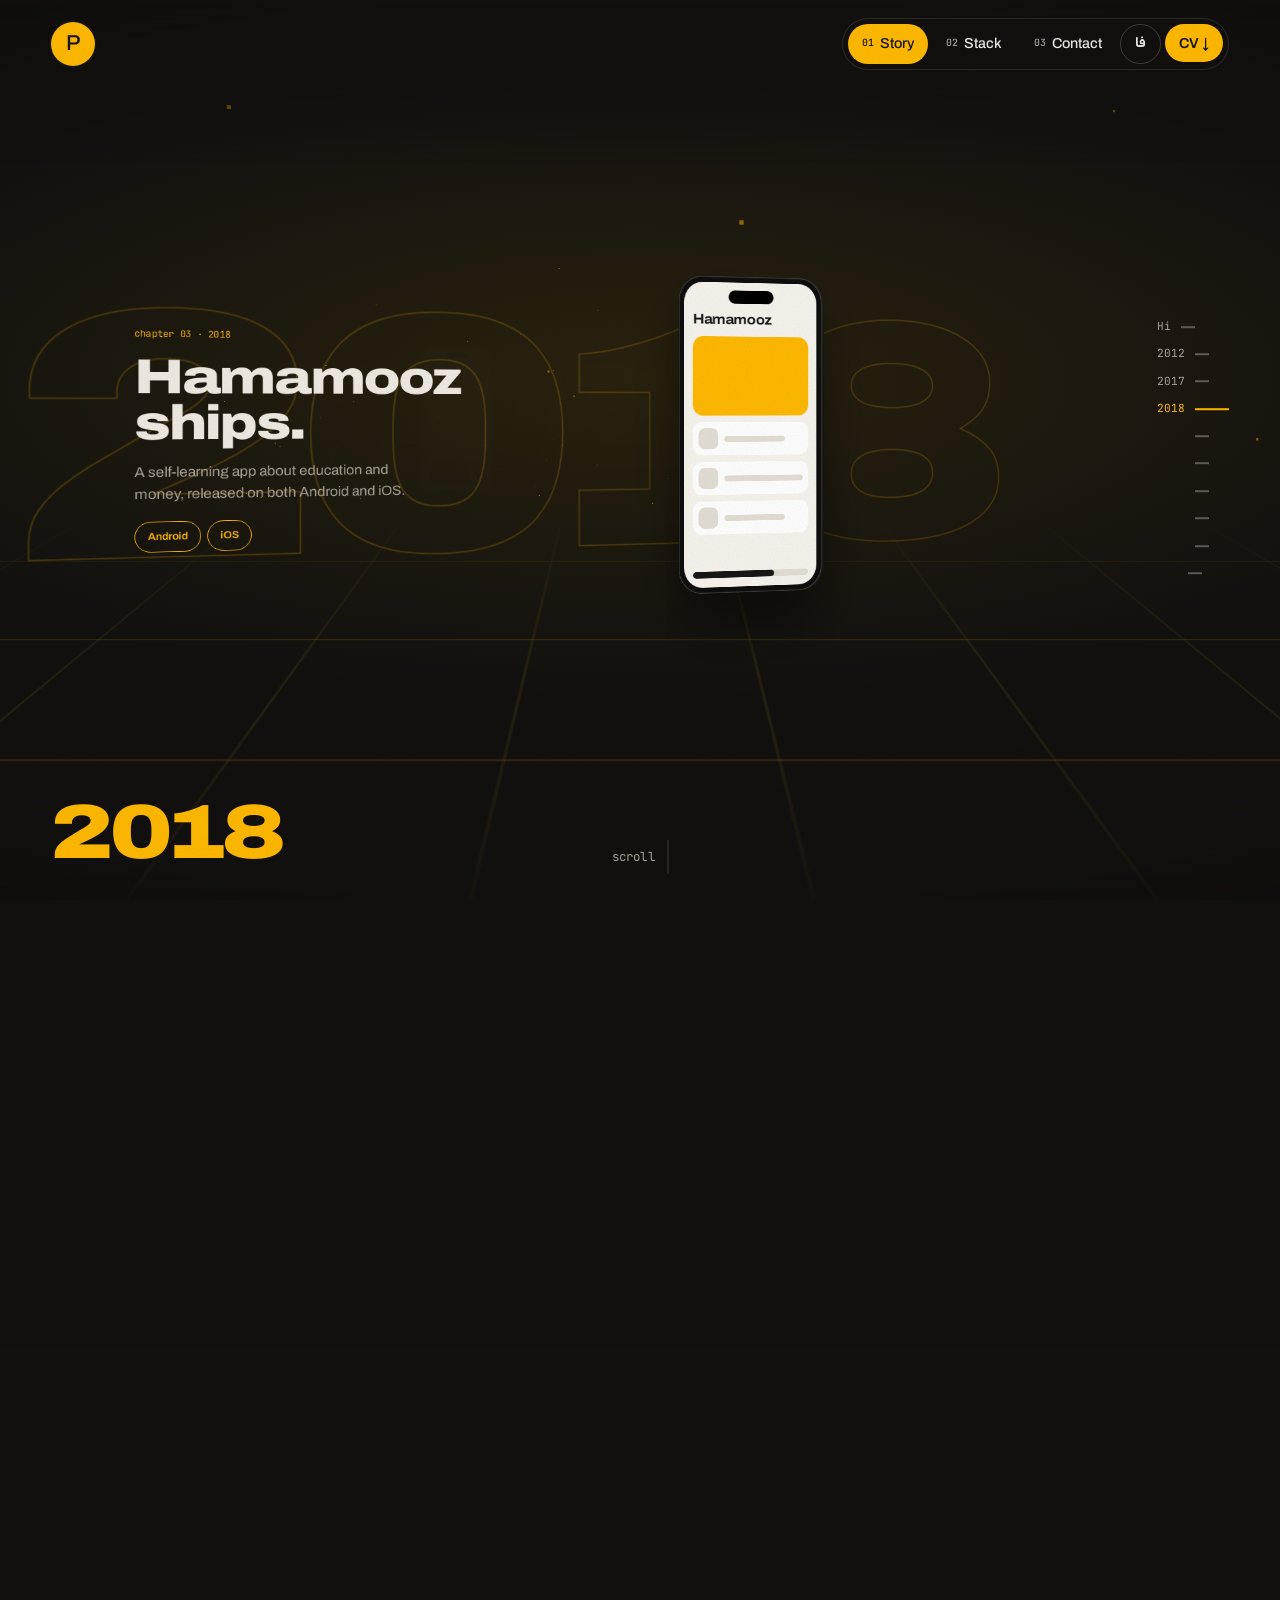
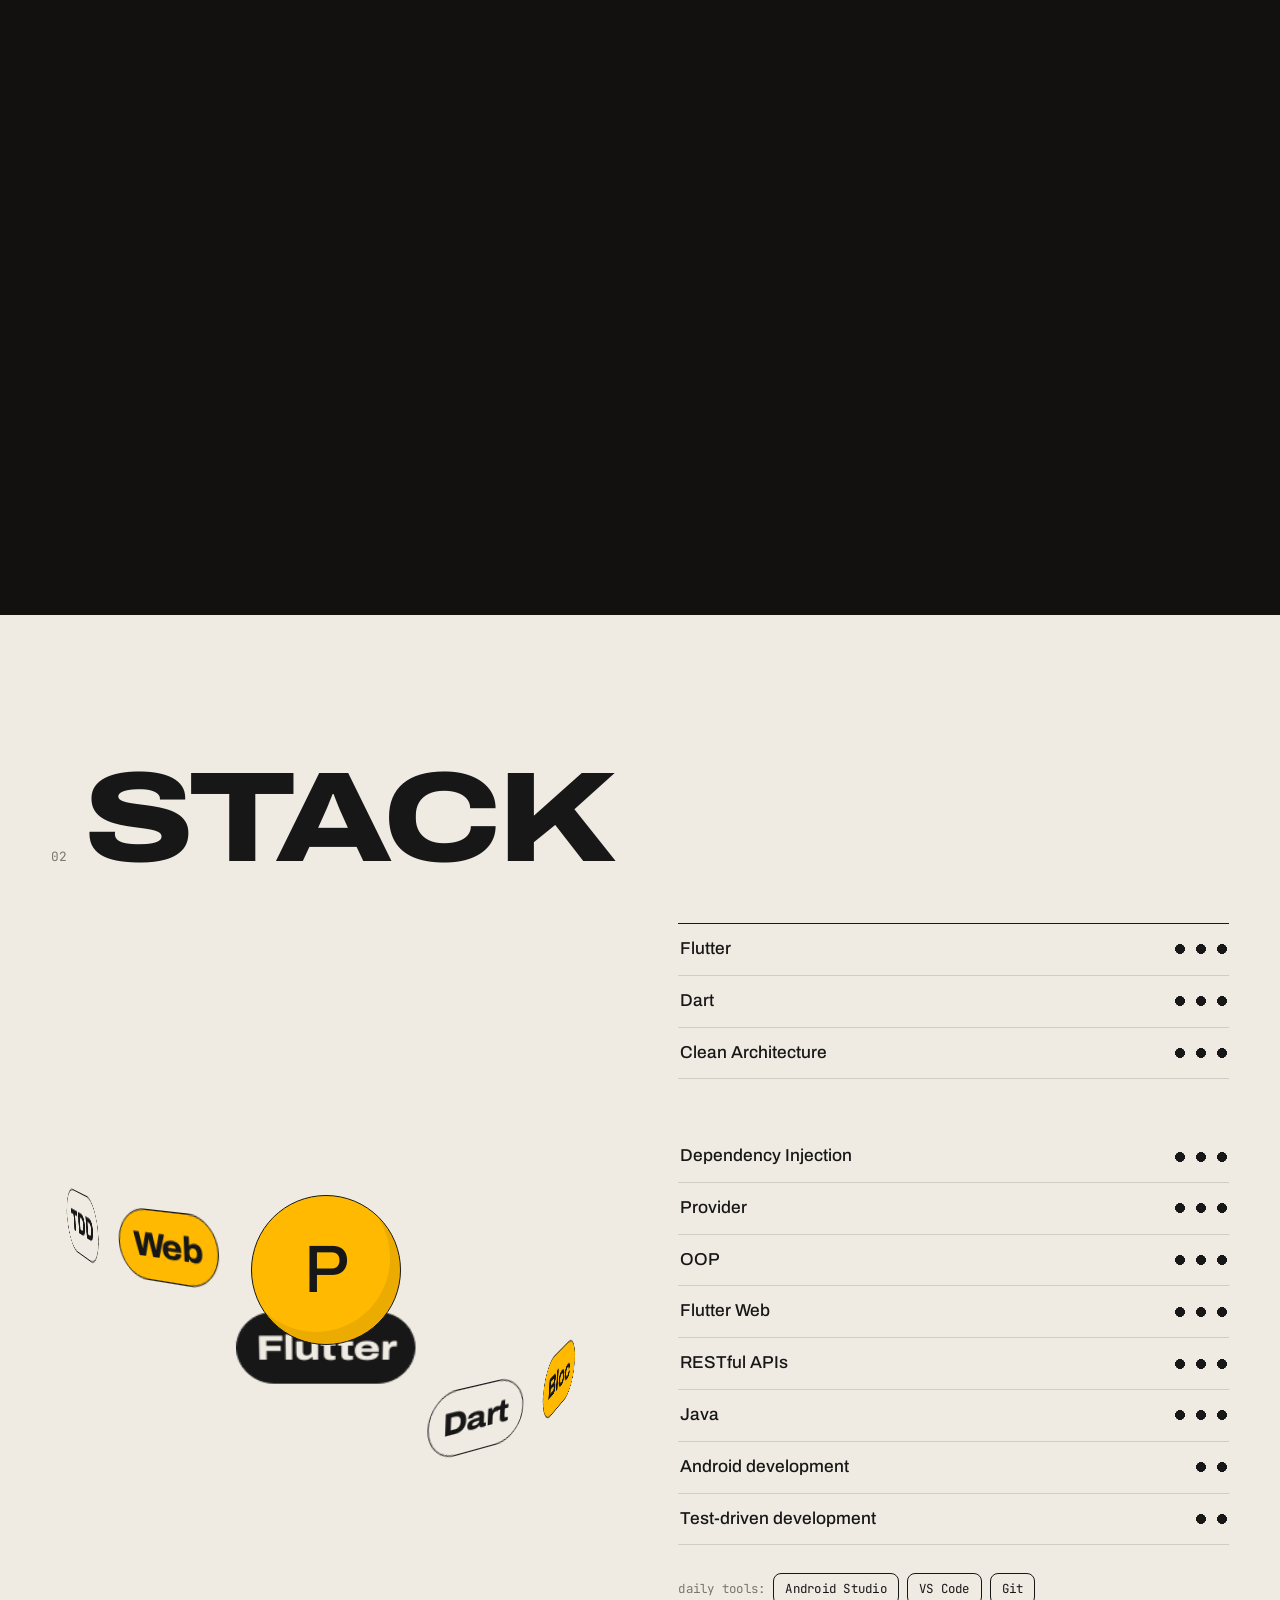
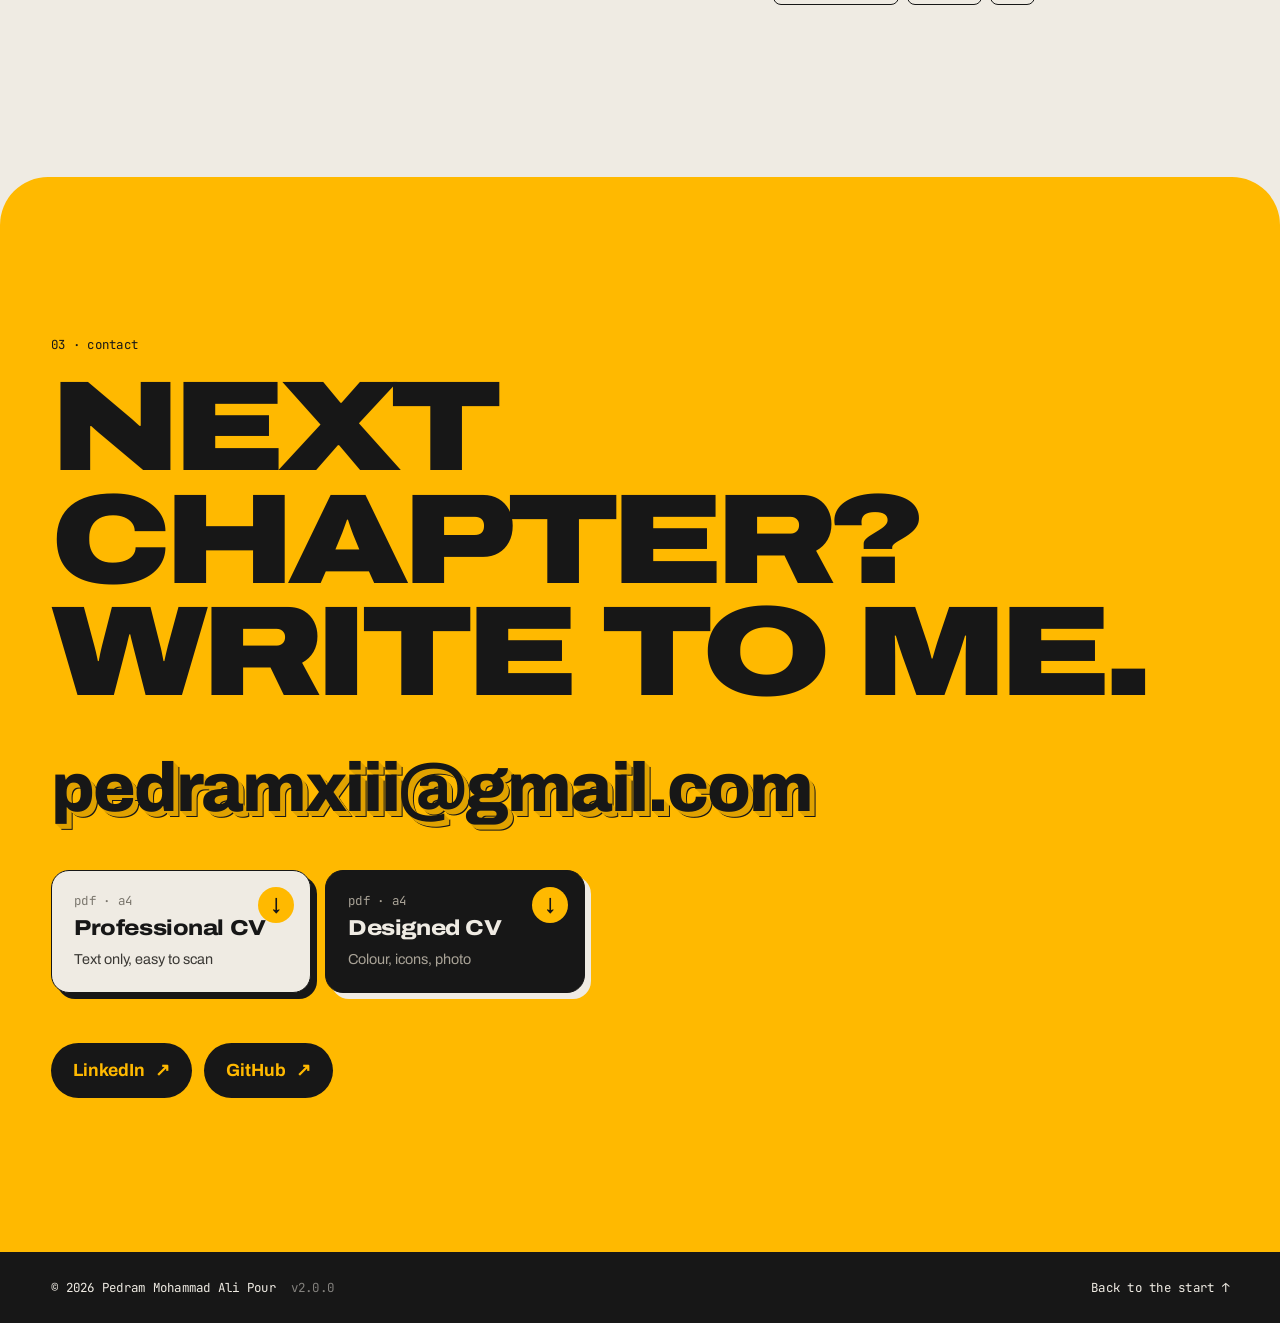
==== commit ee2bec10: "fit new photo" ====
--- a/index.html
+++ b/index.html
@@ -75,7 +75,7 @@
             <figure class="prop photo">
               <picture>
                 <source srcset="img/pedram.webp" type="image/webp">
-                <img src="img/pedram.jpg" alt="Portrait of Pedram" data-i18n-attr="alt:photo" width="720" height="900">
+                <img src="img/pedram.jpg" alt="Portrait of Pedram" data-i18n-attr="alt:photo" width="640" height="800">
               </picture>
             </figure>
           </article>
--- a/css/style.css
+++ b/css/style.css
@@ -53,12 +53,18 @@
   position: fixed; left: 0; top: 0; z-index: 99; pointer-events: none;
   width: 14px; height: 14px; margin: -7px 0 0 -7px; border-radius: 50%;
   background: var(--amber);
-  transform: translate3d(var(--cx, -100px), var(--cy, -100px), 0) scale(var(--cs, 1));
-  transition: transform .18s var(--ease-out), opacity .2s;
+  box-shadow: 0 0 0 1.5px rgba(18, 17, 16, .55);
+  translate: var(--cx, -100px) var(--cy, -100px);
+  scale: var(--cs, 1);
+  transition: scale .18s var(--ease-out), opacity .2s, background-color .18s;
   opacity: 0;
 }
 @media (hover: hover) and (pointer: fine) {
-  body.has-cursor .cursor { opacity: .85; }
+  /* the dot is the pointer: hide the system arrow */
+  body.has-cursor, body.has-cursor * { cursor: none !important; }
+  body.has-cursor .cursor { opacity: 1; }
+  body.has-cursor.cursor-out .cursor { opacity: 0; }
+  .cursor.on-link { background: rgba(255, 185, 0, .45); }
 }
 
 /* ---------- header ---------- */
@@ -226,7 +232,7 @@
 .photo { margin: 0; width: min(340px, 70vw); position: relative; }
 .photo::before { content: ""; position: absolute; inset: 0; background: var(--amber); border-radius: 8px; transform: translate3d(20px, 20px, -60px); }
 .photo::after { content: ""; position: absolute; inset: 0; border: 1.5px solid var(--paper); border-radius: 8px; transform: translate3d(-16px, -16px, 50px); }
-.photo img { position: relative; border-radius: 8px; filter: grayscale(1) contrast(1.08); transition: filter .8s var(--ease-out); }
+.photo img { position: relative; display: block; width: 100%; aspect-ratio: 4 / 5; object-fit: cover; object-position: 52% 50%; border-radius: 8px; filter: grayscale(1) contrast(1.08); transition: filter .8s var(--ease-out); }
 .photo:hover img { filter: none; }
 
 /* hardware die */
@@ -522,5 +528,6 @@
 [dir="rtl"] .orbit, [dir="rtl"] .tools span, [dir="rtl"] .cv-card .mono { direction: ltr; }
 [dir="rtl"] .mail { display: inline-block; }
 [dir="rtl"] .mono { font-family: "Vazirmatn", var(--display); font-size: .86rem; }
+[dir="rtl"] .face.f { font-family: "Vazirmatn", var(--display); font-variation-settings: normal; font-size: 3rem; }
 [dir="rtl"] .code .mono, [dir="rtl"] .code pre, [dir="rtl"] .url, [dir="rtl"] .bcard .mono, [dir="rtl"] .cv-card .mono { font-family: var(--mono); font-size: .78rem; }
 .cv-menu summary { white-space: nowrap; }
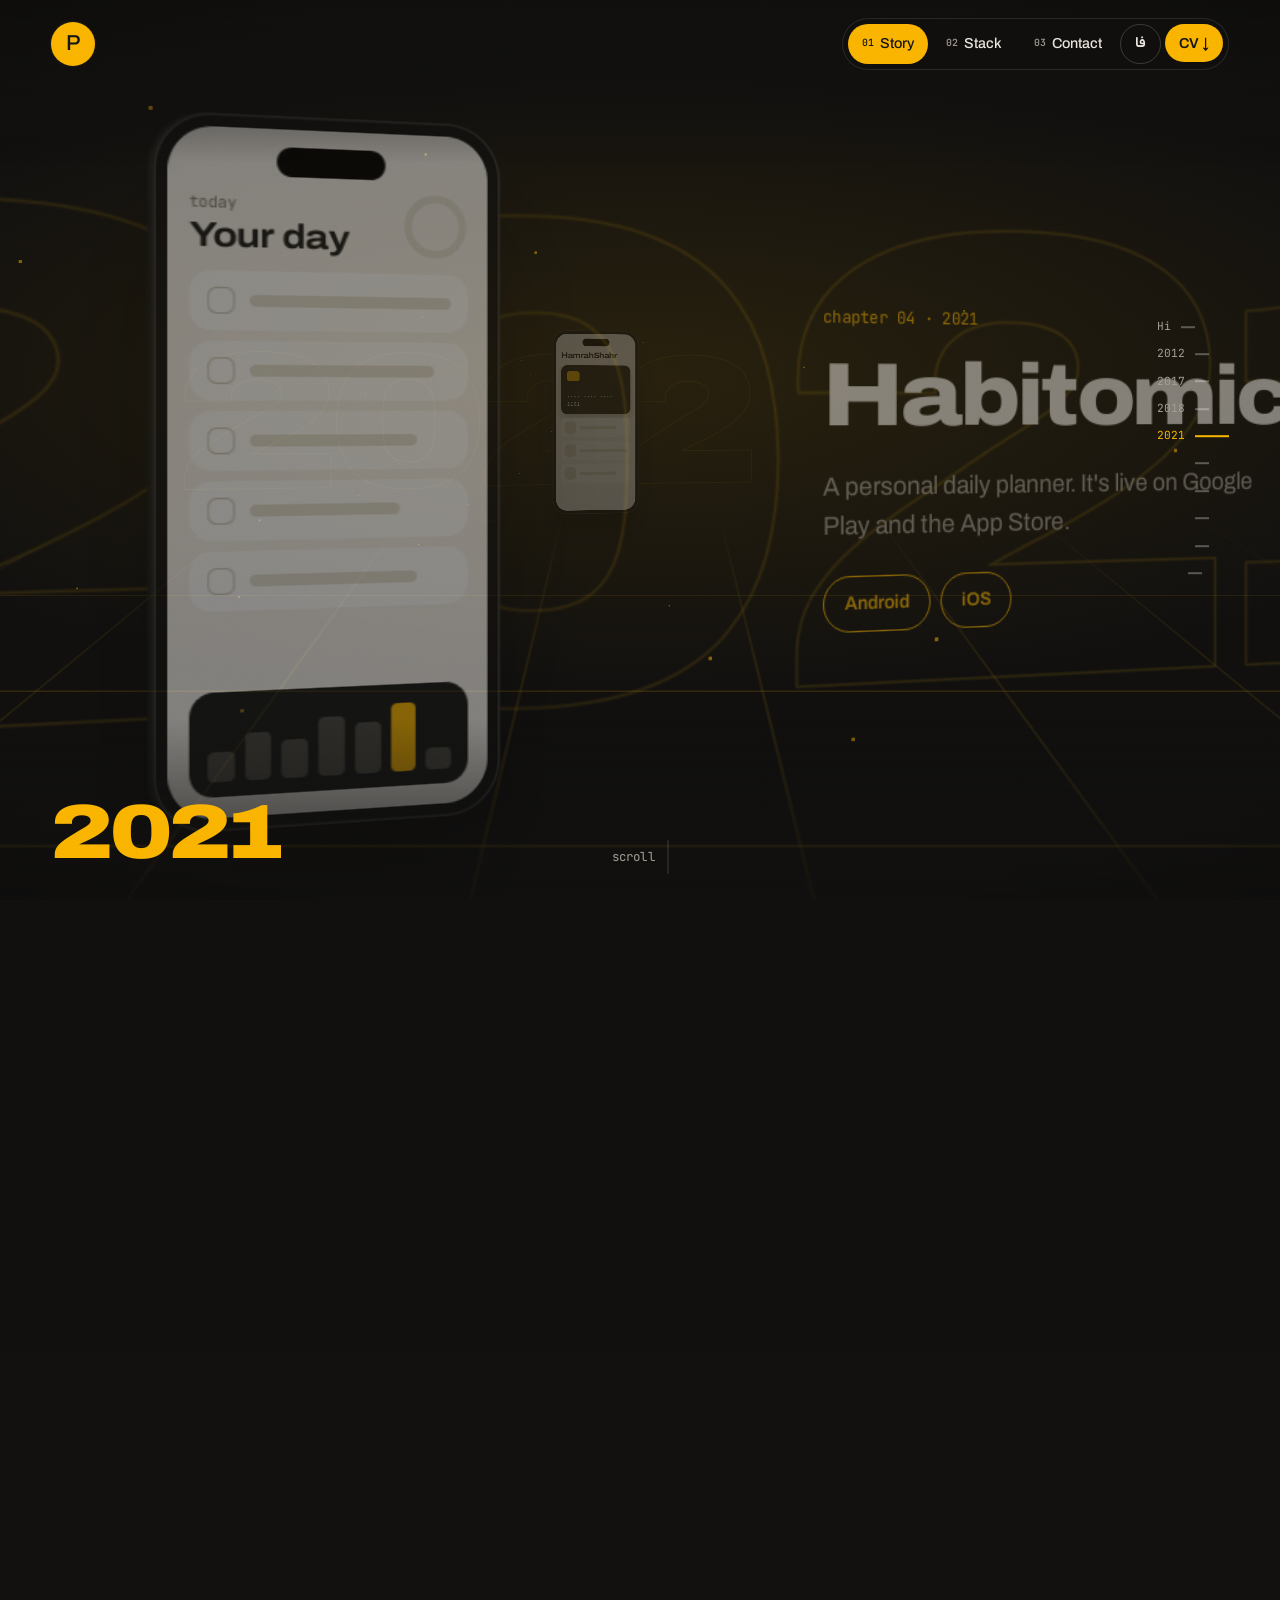
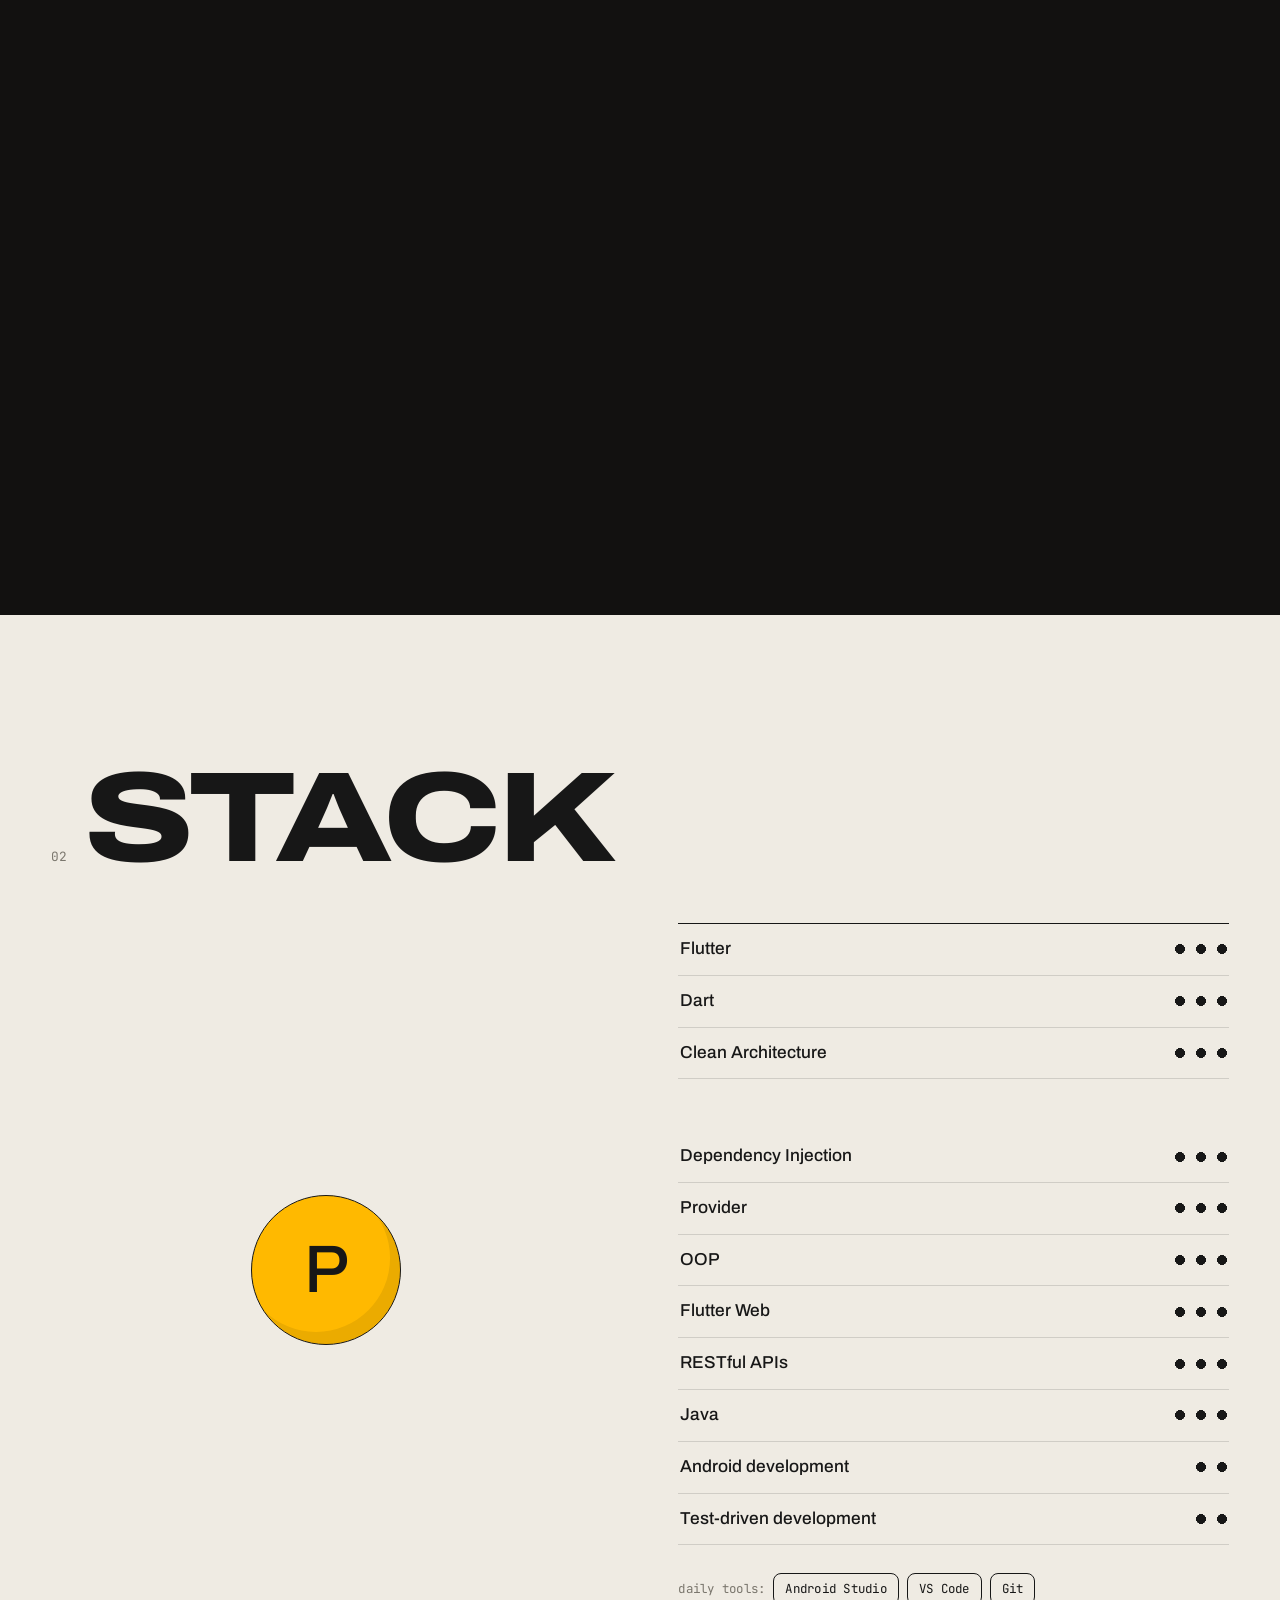
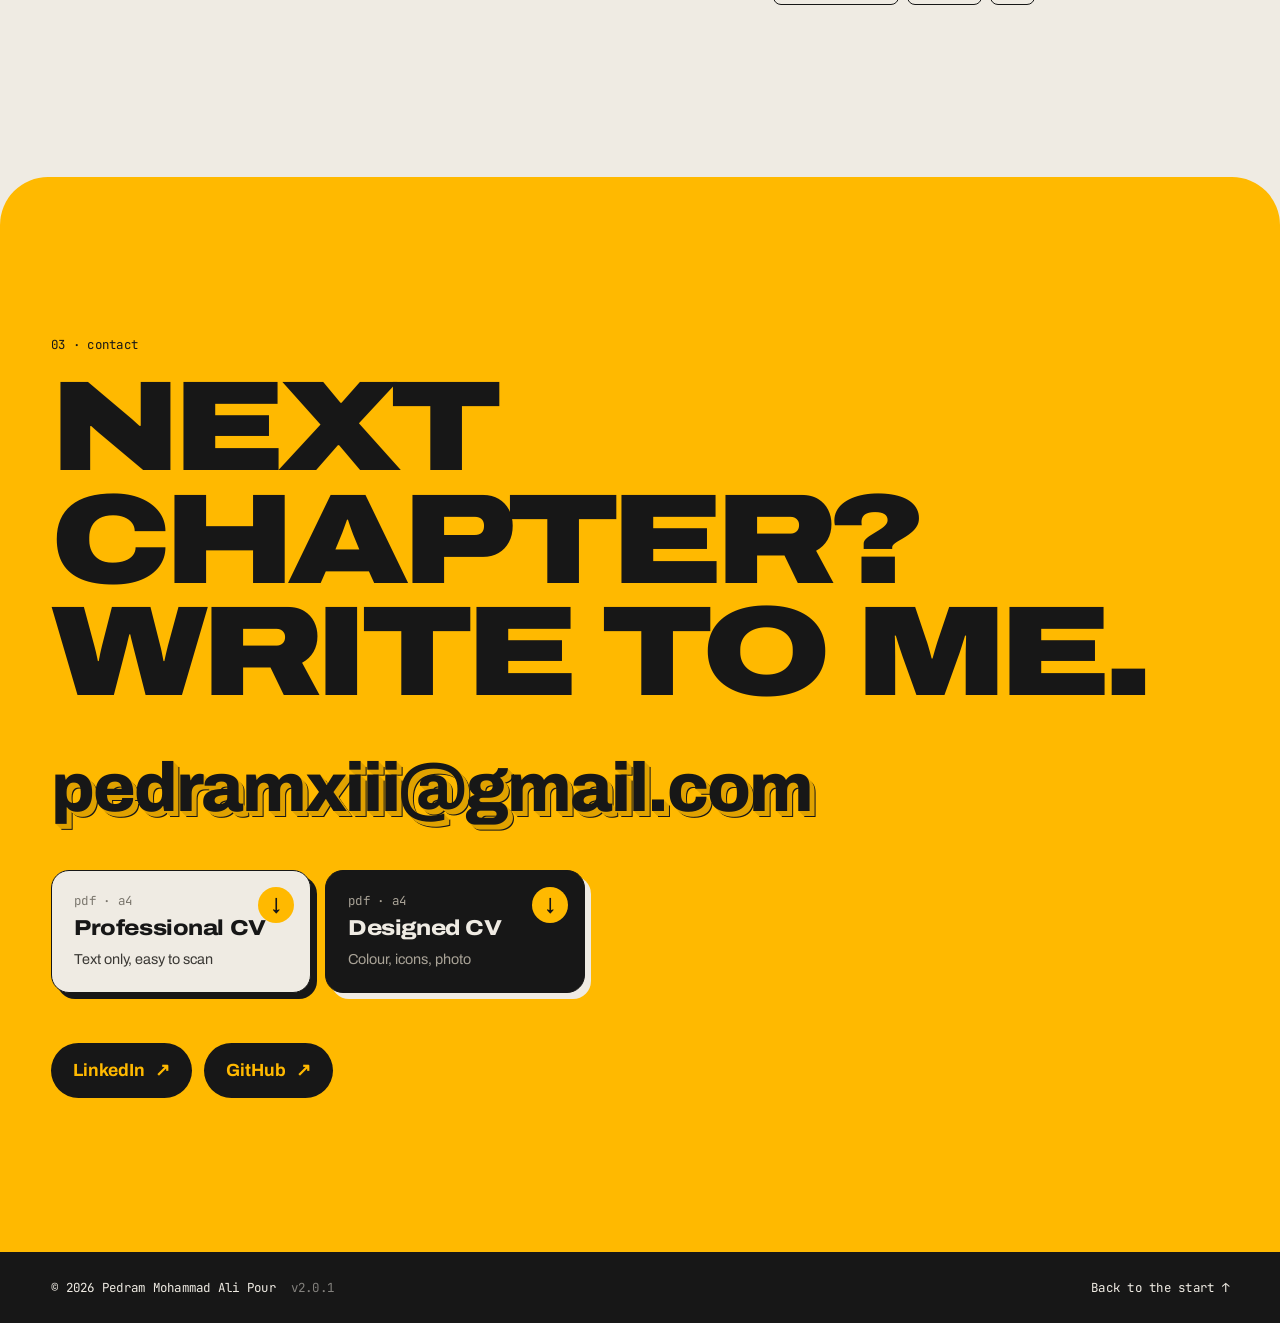
==== commit 7905bdae: "v2.0.1" ====
--- a/index.html
+++ b/index.html
@@ -15,9 +15,9 @@
   <link rel="alternate" hreflang="x-default" href="https://pedram-malakshah.ir/">
   <link rel="icon" type="image/png" href="img/logo.png">
   <link rel="apple-touch-icon" href="img/logo.png">
-  <link rel="preload" href="assets/fonts/archivo-latin.woff2?v=2.0.0" as="font" type="font/woff2" crossorigin>
-  <link rel="stylesheet" href="assets/fonts/fonts.css?v=2.0.0">
-  <link rel="stylesheet" href="css/style.css?v=2.0.0">
+  <link rel="preload" href="assets/fonts/archivo-latin.woff2?v=2.0.1" as="font" type="font/woff2" crossorigin>
+  <link rel="stylesheet" href="assets/fonts/fonts.css?v=2.0.1">
+  <link rel="stylesheet" href="css/style.css?v=2.0.1">
   <script>
     // pick the language before first paint so Farsi never flashes in left-to-right
     (function () {
@@ -44,8 +44,8 @@
       <details class="cv-menu">
         <summary data-i18n="cv">CV <span aria-hidden="true">↓</span></summary>
         <div class="cv-pop">
-          <a href="cv/pdf/pedram-cv-professional-en.pdf?v=2.0.0" download data-i18n="cv.pro" data-i18n-href="cv.pro.href"><b>Professional</b><small>Text only, one page</small></a>
-          <a href="cv/pdf/pedram-cv-designed-en.pdf?v=2.0.0" download data-i18n="cv.fancy" data-i18n-href="cv.fancy.href"><b>Designed</b><small>Colour and icons</small></a>
+          <a href="cv/pdf/pedram-cv-professional-en.pdf?v=2.0.1" download data-i18n="cv.pro" data-i18n-href="cv.pro.href"><b>Professional</b><small>Text only, one page</small></a>
+          <a href="cv/pdf/pedram-cv-designed-en.pdf?v=2.0.1" download data-i18n="cv.fancy" data-i18n-href="cv.fancy.href"><b>Designed</b><small>Colour and icons</small></a>
         </div>
       </details>
     </nav>
@@ -314,10 +314,10 @@
       <h2 class="reveal" data-i18n="contact.h2">Next chapter?<br>Write to me.</h2>
       <a class="mail reveal" href="mailto:pedramxiii@gmail.com">pedramxiii@gmail.com</a>
       <div class="cv-cards reveal">
-        <a class="cv-card" href="cv/pdf/pedram-cv-professional-en.pdf?v=2.0.0" download data-i18n="cvcard.pro" data-i18n-href="cv.pro.href">
+        <a class="cv-card" href="cv/pdf/pedram-cv-professional-en.pdf?v=2.0.1" download data-i18n="cvcard.pro" data-i18n-href="cv.pro.href">
           <span class="mono">pdf · a4</span><b>Professional CV</b><small>Text only, easy to scan</small><i aria-hidden="true">↓</i>
         </a>
-        <a class="cv-card fancy" href="cv/pdf/pedram-cv-designed-en.pdf?v=2.0.0" download data-i18n="cvcard.fancy" data-i18n-href="cv.fancy.href">
+        <a class="cv-card fancy" href="cv/pdf/pedram-cv-designed-en.pdf?v=2.0.1" download data-i18n="cvcard.fancy" data-i18n-href="cv.fancy.href">
           <span class="mono">pdf · a4</span><b>Designed CV</b><small>Colour, icons, photo</small><i aria-hidden="true">↓</i>
         </a>
       </div>
@@ -329,11 +329,11 @@
   </main>
 
   <footer class="foot mono">
-    <span><span data-i18n="foot.name">© <span class="yr">2026</span> Pedram Mohammad Ali Pour</span> <span class="ver" dir="ltr">v2.0.0</span></span>
+    <span><span data-i18n="foot.name">© <span class="yr">2026</span> Pedram Mohammad Ali Pour</span> <span class="ver" dir="ltr">v2.0.1</span></span>
     <a href="#top" data-i18n="foot.top">Back to the start ↑</a>
   </footer>
 
-  <script src="js/i18n.js?v=2.0.0"></script>
-  <script src="js/main.js?v=2.0.0" defer></script>
+  <script src="js/i18n.js?v=2.0.1"></script>
+  <script src="js/main.js?v=2.0.1" defer></script>
 </body>
 </html>
--- a/assets/fonts/fonts.css
+++ b/assets/fonts/fonts.css
@@ -6,7 +6,7 @@
   font-weight: 300 900;
   font-stretch: 62% 125%;
   font-display: swap;
-  src: url(archivo-latin-ext.woff2?v=2.0.0) format('woff2');
+  src: url(archivo-latin-ext.woff2?v=2.0.1) format('woff2');
   unicode-range: U+0100-02BA, U+02BD-02C5, U+02C7-02CC, U+02CE-02D7, U+02DD-02FF, U+0304, U+0308, U+0329, U+1D00-1DBF, U+1E00-1E9F, U+1EF2-1EFF, U+2020, U+20A0-20AB, U+20AD-20C0, U+2113, U+2C60-2C7F, U+A720-A7FF;
 }
 /* Archivo latin */
@@ -16,7 +16,7 @@
   font-weight: 300 900;
   font-stretch: 62% 125%;
   font-display: swap;
-  src: url(archivo-latin.woff2?v=2.0.0) format('woff2');
+  src: url(archivo-latin.woff2?v=2.0.1) format('woff2');
   unicode-range: U+0000-00FF, U+0131, U+0152-0153, U+02BB-02BC, U+02C6, U+02DA, U+02DC, U+0304, U+0308, U+0329, U+2000-206F, U+20AC, U+2122, U+2191, U+2193, U+2212, U+2215, U+FEFF, U+FFFD;
 }
 /* JetBrains Mono latin-ext */
@@ -25,7 +25,7 @@
   font-style: normal;
   font-weight: 400 500;
   font-display: swap;
-  src: url(jetbrains-mono-latin-ext.woff2?v=2.0.0) format('woff2');
+  src: url(jetbrains-mono-latin-ext.woff2?v=2.0.1) format('woff2');
   unicode-range: U+0100-02BA, U+02BD-02C5, U+02C7-02CC, U+02CE-02D7, U+02DD-02FF, U+0304, U+0308, U+0329, U+1D00-1DBF, U+1E00-1E9F, U+1EF2-1EFF, U+2020, U+20A0-20AB, U+20AD-20C0, U+2113, U+2C60-2C7F, U+A720-A7FF;
 }
 /* JetBrains Mono latin */
@@ -34,7 +34,7 @@
   font-style: normal;
   font-weight: 400 500;
   font-display: swap;
-  src: url(jetbrains-mono-latin.woff2?v=2.0.0) format('woff2');
+  src: url(jetbrains-mono-latin.woff2?v=2.0.1) format('woff2');
   unicode-range: U+0000-00FF, U+0131, U+0152-0153, U+02BB-02BC, U+02C6, U+02DA, U+02DC, U+0304, U+0308, U+0329, U+2000-206F, U+20AC, U+2122, U+2191, U+2193, U+2212, U+2215, U+FEFF, U+FFFD;
 }
 /* Vazirmatn arabic */
@@ -43,7 +43,7 @@
   font-style: normal;
   font-weight: 300 900;
   font-display: swap;
-  src: url(vazirmatn-arabic.woff2?v=2.0.0) format('woff2');
+  src: url(vazirmatn-arabic.woff2?v=2.0.1) format('woff2');
   unicode-range: U+0600-06FF, U+0750-077F, U+0870-088E, U+0890-0891, U+0897-08E1, U+08E3-08FF, U+200C-200E, U+2010-2011, U+204F, U+2E41, U+FB50-FDFF, U+FE70-FE74, U+FE76-FEFC, U+102E0-102FB, U+10E60-10E7E, U+10EC2-10EC4, U+10EFC-10EFF, U+1EE00-1EE03, U+1EE05-1EE1F, U+1EE21-1EE22, U+1EE24, U+1EE27, U+1EE29-1EE32, U+1EE34-1EE37, U+1EE39, U+1EE3B, U+1EE42, U+1EE47, U+1EE49, U+1EE4B, U+1EE4D-1EE4F, U+1EE51-1EE52, U+1EE54, U+1EE57, U+1EE59, U+1EE5B, U+1EE5D, U+1EE5F, U+1EE61-1EE62, U+1EE64, U+1EE67-1EE6A, U+1EE6C-1EE72, U+1EE74-1EE77, U+1EE79-1EE7C, U+1EE7E, U+1EE80-1EE89, U+1EE8B-1EE9B, U+1EEA1-1EEA3, U+1EEA5-1EEA9, U+1EEAB-1EEBB, U+1EEF0-1EEF1;
 }
 /* Vazirmatn latin */
@@ -52,6 +52,6 @@
   font-style: normal;
   font-weight: 300 900;
   font-display: swap;
-  src: url(vazirmatn-latin.woff2?v=2.0.0) format('woff2');
+  src: url(vazirmatn-latin.woff2?v=2.0.1) format('woff2');
   unicode-range: U+0000-00FF, U+0131, U+0152-0153, U+02BB-02BC, U+02C6, U+02DA, U+02DC, U+0304, U+0308, U+0329, U+2000-206F, U+20AC, U+2122, U+2191, U+2193, U+2212, U+2215, U+FEFF, U+FFFD;
 }
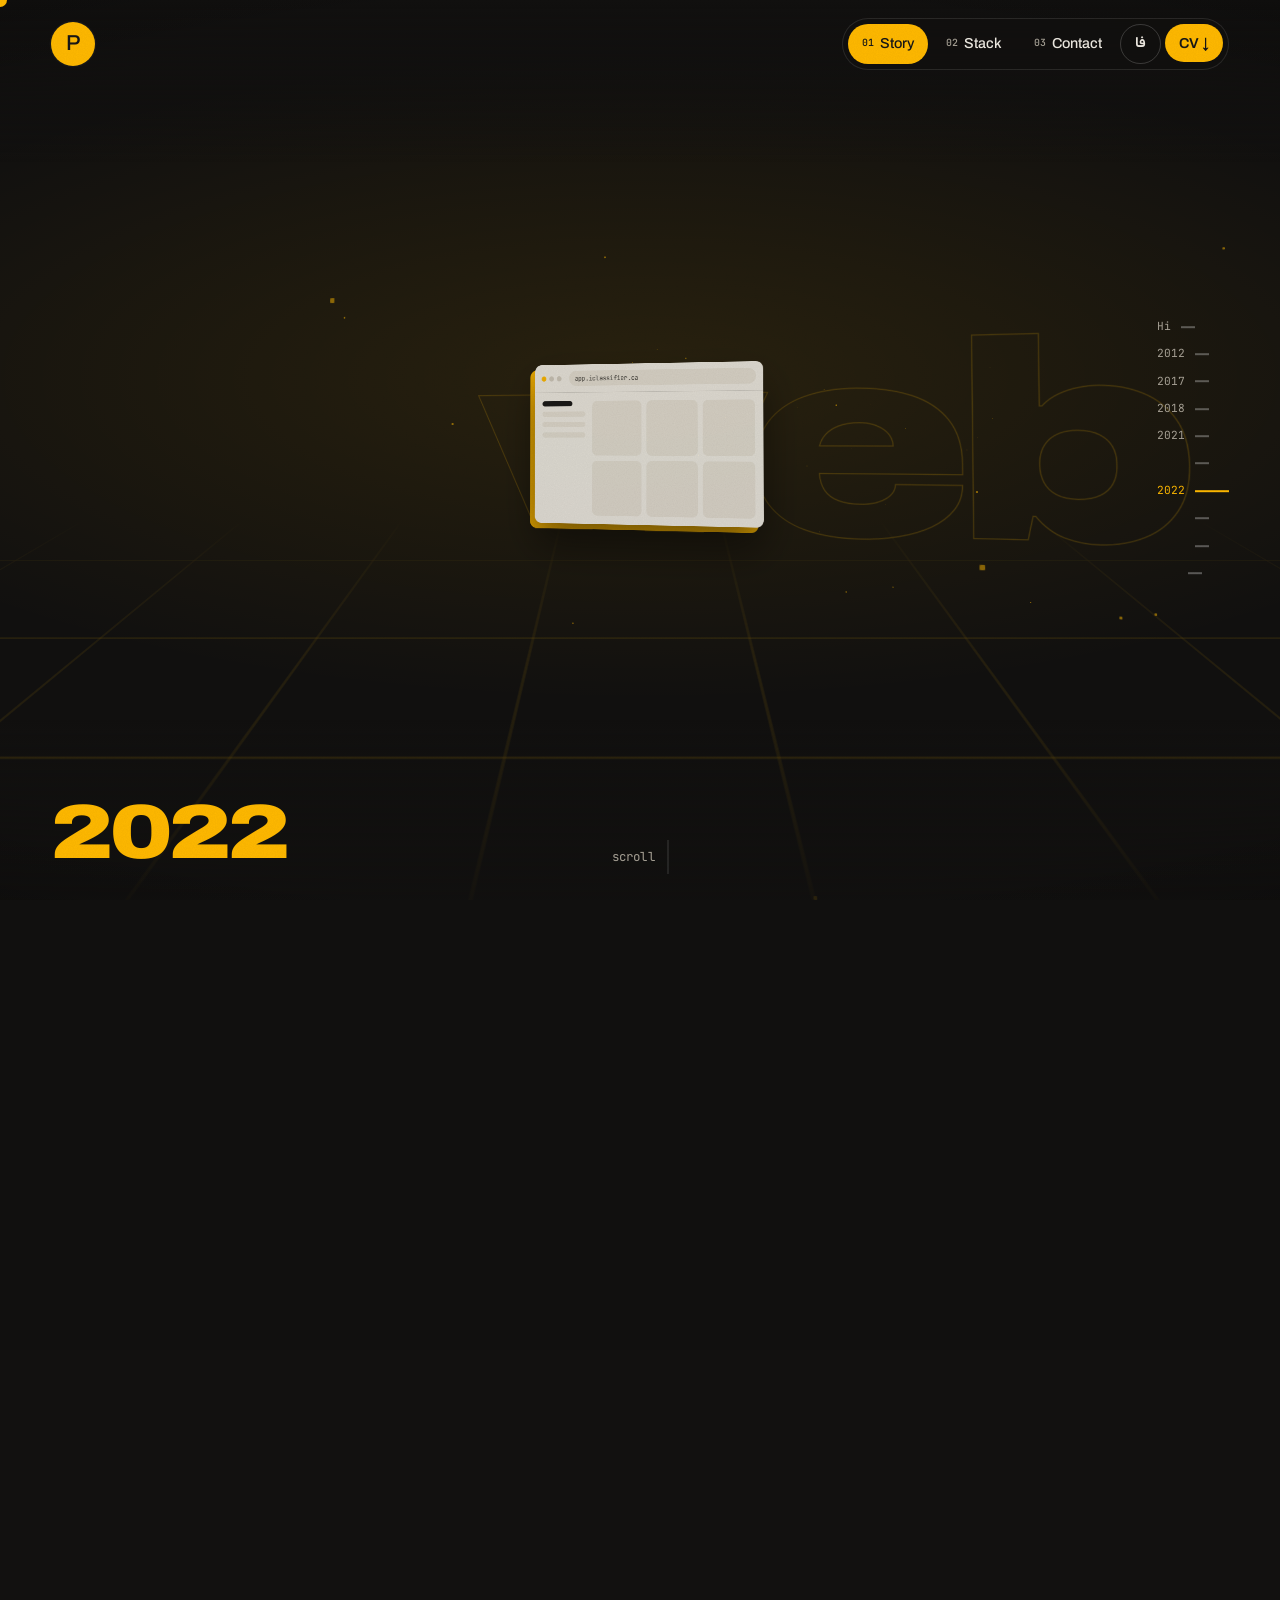
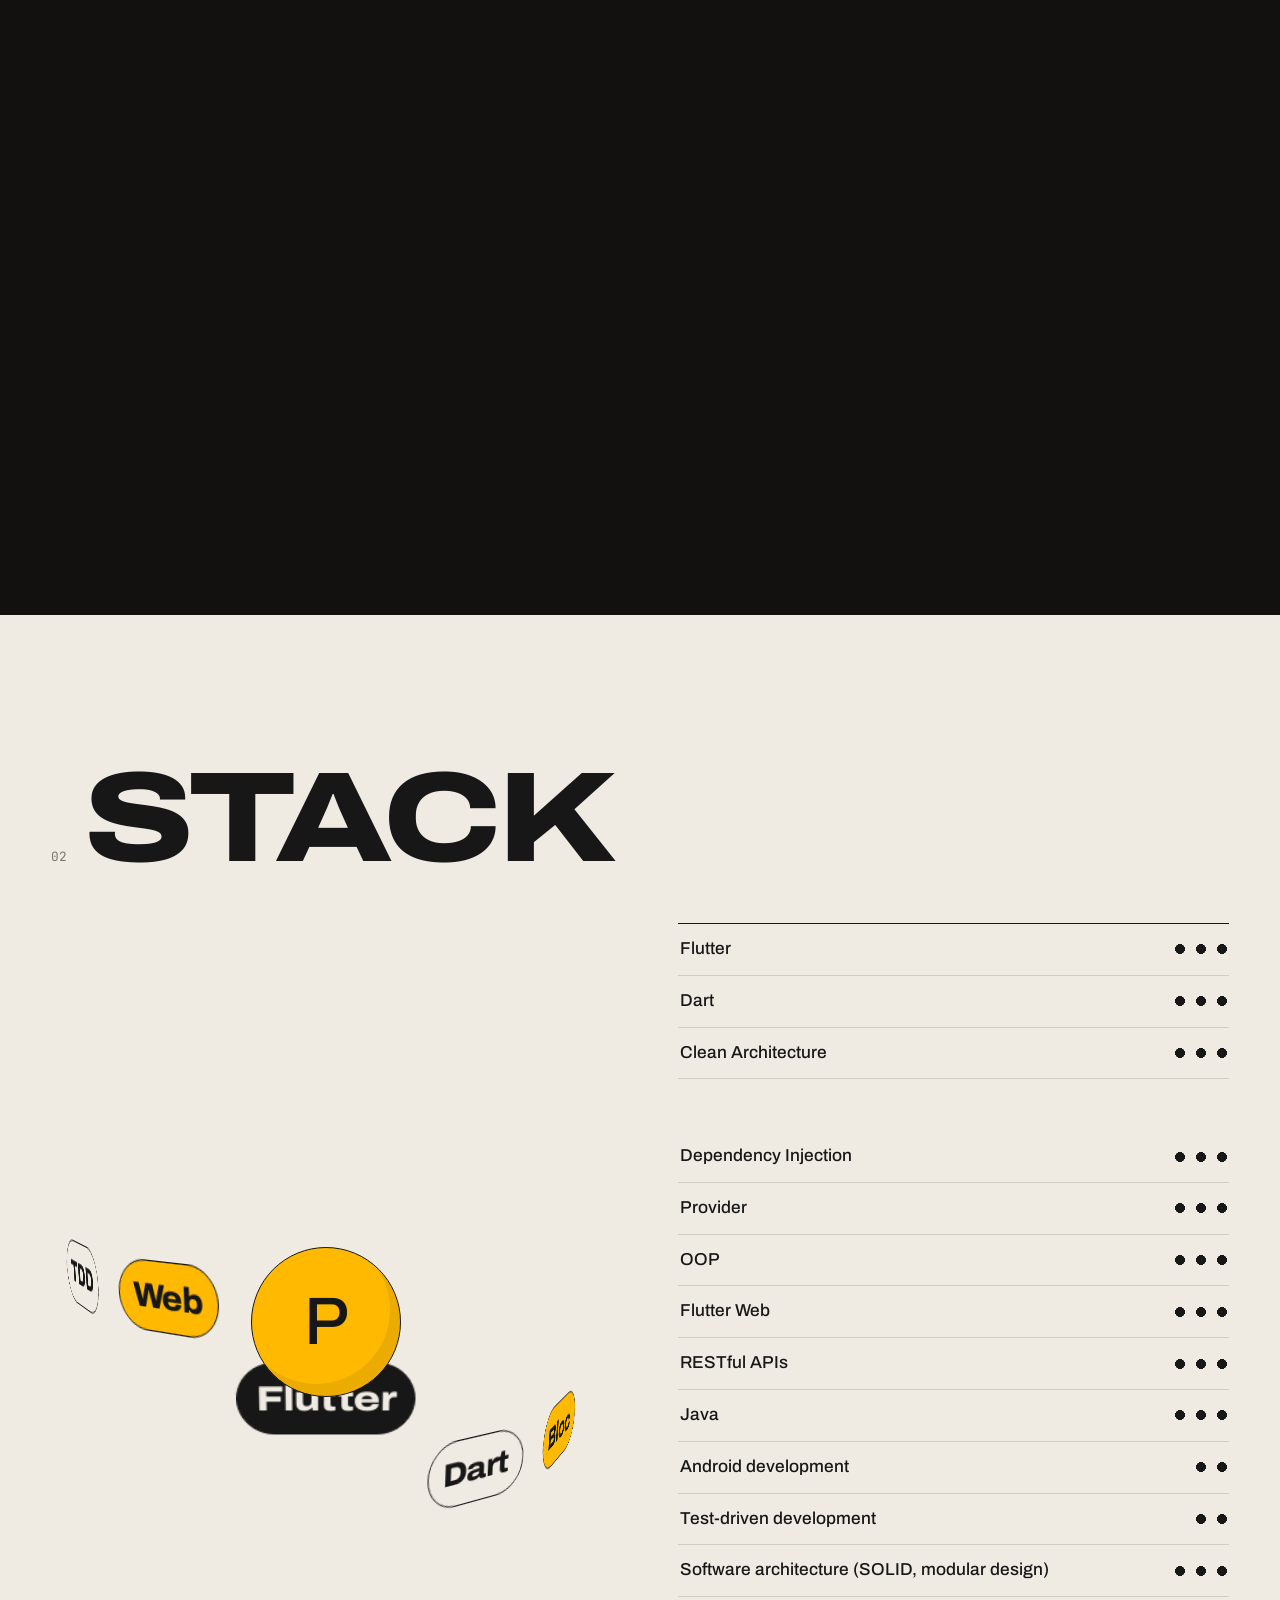
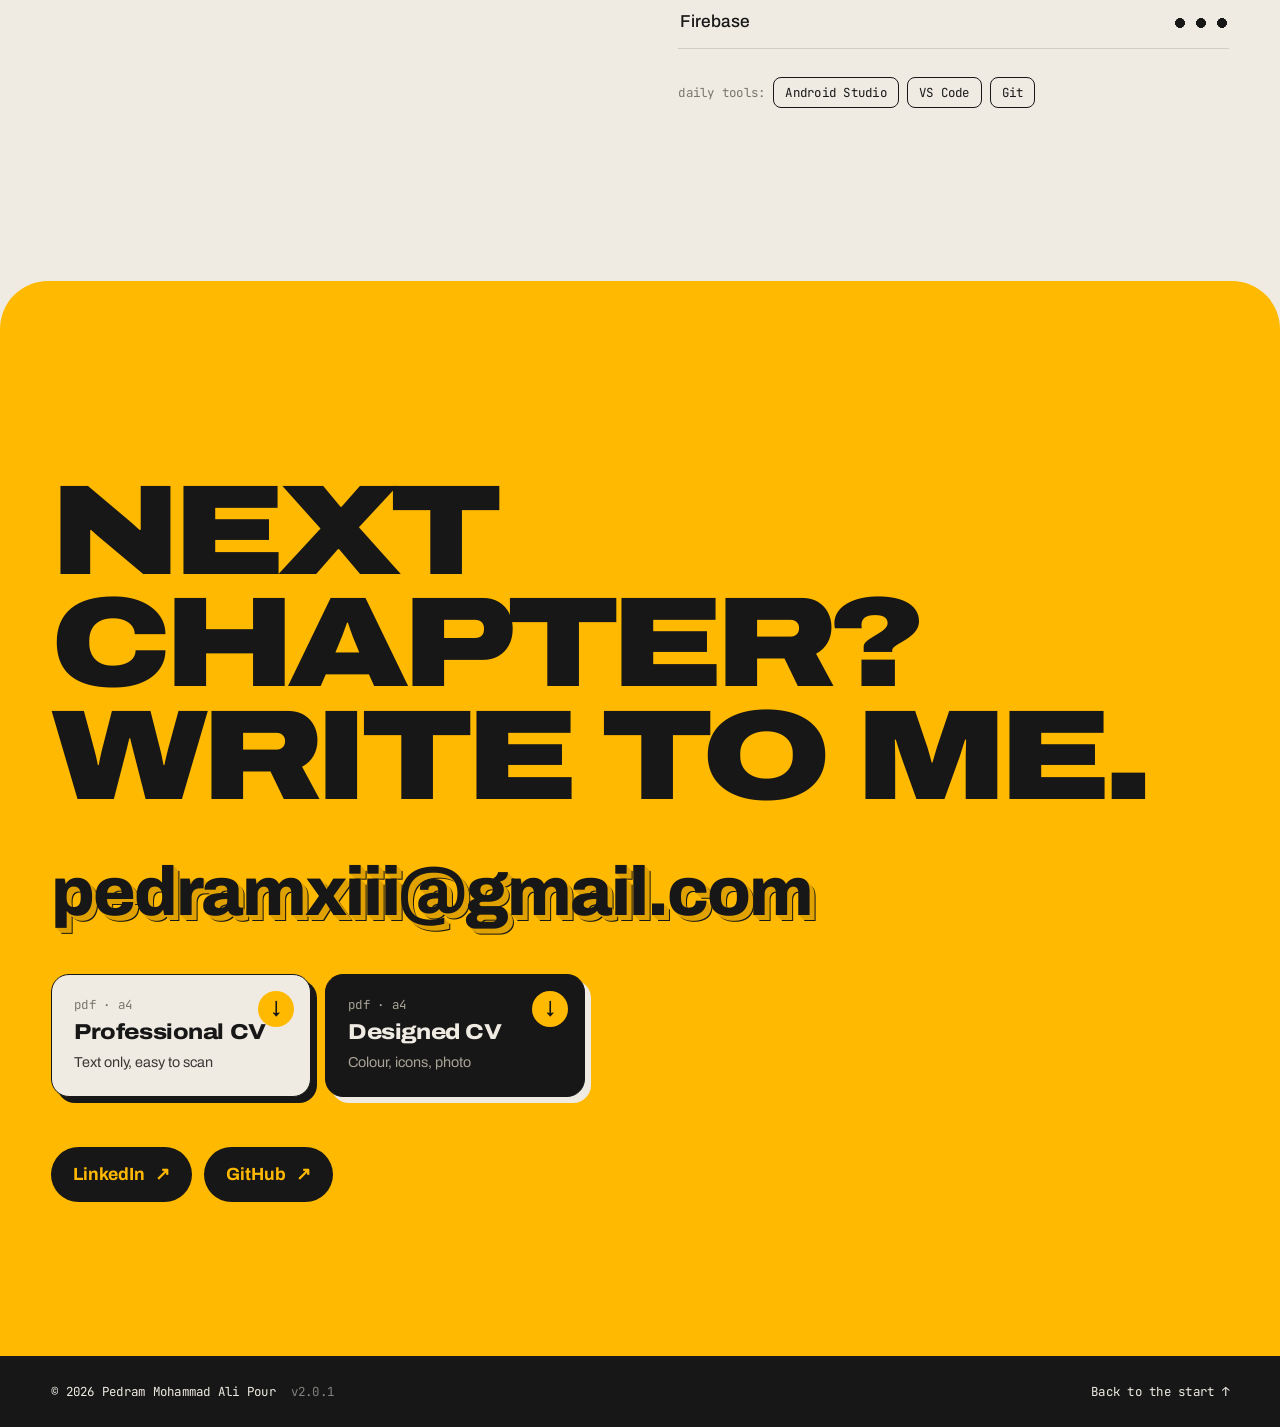
==== commit 6b7634fb: "update roles from new resume" ====
--- a/index.html
+++ b/index.html
@@ -3,10 +3,10 @@
 <head>
   <meta charset="utf-8">
   <meta name="viewport" content="width=device-width, initial-scale=1">
-  <title>Pedram Mohammad Ali Pour · Flutter Developer</title>
-  <meta name="description" content="Pedram Mohammad Ali Pour, Flutter developer. The story so far, from 2012 to now.">
+  <title>Pedram Mohammad Ali Pour · Flutter Software Engineer</title>
+  <meta name="description" content="Pedram Mohammad Ali Pour, Flutter software engineer. The story so far, from 2012 to now.">
   <meta name="theme-color" content="#121110">
-  <meta property="og:title" content="Pedram Mohammad Ali Pour · Flutter Developer">
+  <meta property="og:title" content="Pedram Mohammad Ali Pour · Flutter Software Engineer">
   <meta property="og:description" content="The story so far, from 2012 to now.">
   <meta property="og:image" content="https://pedram-malakshah.ir/img/pedram.jpg">
   <meta property="og:url" content="https://pedram-malakshah.ir/">
@@ -65,7 +65,7 @@
           <article class="ch intro-ch" data-year="Hi" data-x="0" data-i18n-year="y0">
             <div class="ghost" aria-hidden="true">P</div>
             <div class="card">
-              <p class="mono kicker" data-i18n="intro.kicker"><span class="dot"></span>Flutter developer</p>
+              <p class="mono kicker" data-i18n="intro.kicker"><span class="dot"></span>Flutter software engineer</p>
               <h1 class="name" data-i18n="intro.name">
                 <span class="line"><span class="word">Pedram</span></span>
                 <span class="line small"><span class="word">Mohammad Ali Pour</span></span>
@@ -86,8 +86,8 @@
             <div class="card">
               <p class="mono kicker" data-i18n="c1.kicker">Chapter 01 · 2012</p>
               <h2 data-i18n="c1.h2">It starts with hardware.</h2>
-              <p data-i18n="c1.p">I enrol at OFU College to study Computer Hardware Engineering. Five years of learning what sits underneath the software.</p>
-              <ul class="tags mono" data-i18n="c1.tags"><li>OFU College</li><li>Computer Hardware Eng.</li></ul>
+              <p data-i18n="c1.p">I enrol at the University of Science and Technology in Babol to study Computer Hardware Engineering. Five years of learning what sits underneath the software.</p>
+              <ul class="tags mono" data-i18n="c1.tags"><li>Univ. of Science &amp; Technology</li><li>Computer Hardware Eng.</li></ul>
             </div>
             <div class="prop cpu" aria-hidden="true"><div class="die"><span>P</span></div></div>
           </article>
@@ -98,7 +98,7 @@
             <div class="card">
               <p class="mono kicker" data-i18n="c2.kicker">Chapter 02 · 2017</p>
               <h2 data-i18n="c2.h2">April: degree done.<br>August: first job.</h2>
-              <p data-i18n="c2.p">I join Paratech Co as an Android developer, writing Java. I stay almost five years, and along the way the title becomes Android &amp; Flutter Developer.</p>
+              <p data-i18n="c2.p">I join Paratech Co as an Android developer, writing Java. I'm the only mobile developer there, taking apps from UI design to release, and after two years I move to Flutter.</p>
               <ul class="tags mono" data-i18n="c2.tags"><li>Paratech Co</li><li>Java</li><li>Android</li></ul>
             </div>
             <div class="prop code" aria-hidden="true">
@@ -183,7 +183,7 @@
             <div class="card">
               <p class="mono kicker" data-i18n="c5.kicker">Chapter 05 · 2022</p>
               <h2 data-i18n="c5.h2">Then a bank.</h2>
-              <p data-i18n="c5.p">In April I move to City Development &amp; Innovation. We build HamrahShahr Plus, the mobile bank for Shahr Bank, and the back office that runs behind it.</p>
+              <p data-i18n="c5.p">In April I move to City Development &amp; Innovation, first as a Flutter developer, then as team lead. We build HamrahShahr Plus, the mobile bank for Shahr Bank, its back office, and several ERP apps.</p>
               <div class="links" data-i18n="c5.links">
                 <a href="https://cafebazaar.ir/app/com.citydi.hplus" target="_blank" rel="noopener">Android</a>
                 <a href="https://app.appleapps.ir/id/1062990/" target="_blank" rel="noopener">iOS</a>
@@ -227,7 +227,7 @@
             <div class="card">
               <p class="mono kicker" data-i18n="c7.kicker">Chapter 07 · 2023</p>
               <h2 data-i18n="c7.h2">Vekalati, and a new team.</h2>
-              <p data-i18n="c7.p">In April, Vekalati: a web app for delegating deposits. In July I join Negah Holding as a Flutter developer.</p>
+              <p data-i18n="c7.p">In April, Vekalati: a web app for delegating deposits. In July I join Negah Holding to lead the Flutter team: a digital wallet with credit-based payments, and a supply chain finance app.</p>
               <ul class="tags mono" data-i18n="c7.tags"><li>Vekalati</li><li>Negah Holding</li><li>Flutter Web</li></ul>
             </div>
             <div class="prop browser alt" aria-hidden="true">
@@ -245,7 +245,7 @@
             <div class="card">
               <p class="mono kicker" data-i18n="c8.kicker">Chapter 08 · 2024 → now</p>
               <h2 data-i18n="c8.h2">Dotin.</h2>
-              <p data-i18n="c8.p">May 2024. I join Dotin as a Flutter developer, and that's where you'll find me today.</p>
+              <p data-i18n="c8.p">May 2024. I join Dotin as a Flutter software engineer, working on the Flutter Mobile Runner, the front end of an app generation platform, and on financial and ERP apps. That's where you'll find me today.</p>
               <ul class="tags mono" data-i18n="c8.tags"><li class="live">Current</li><li>Dotin</li><li>Flutter</li></ul>
             </div>
             <div class="prop coin" aria-hidden="true">
@@ -302,6 +302,8 @@
             <li class="reveal"><span>Java</span><b class="lvl" data-l="3"></b></li>
             <li class="reveal"><span>Android development</span><b class="lvl" data-l="2"></b></li>
             <li class="reveal"><span>Test-driven development</span><b class="lvl" data-l="2"></b></li>
+            <li class="reveal"><span>Software architecture (SOLID, modular design)</span><b class="lvl" data-l="3"></b></li>
+            <li class="reveal"><span>Firebase</span><b class="lvl" data-l="3"></b></li>
           </ul>
           <p class="tools mono reveal" data-i18n="tools">Daily tools: <span>Android Studio</span> <span>VS Code</span> <span>Git</span></p>
         </div>
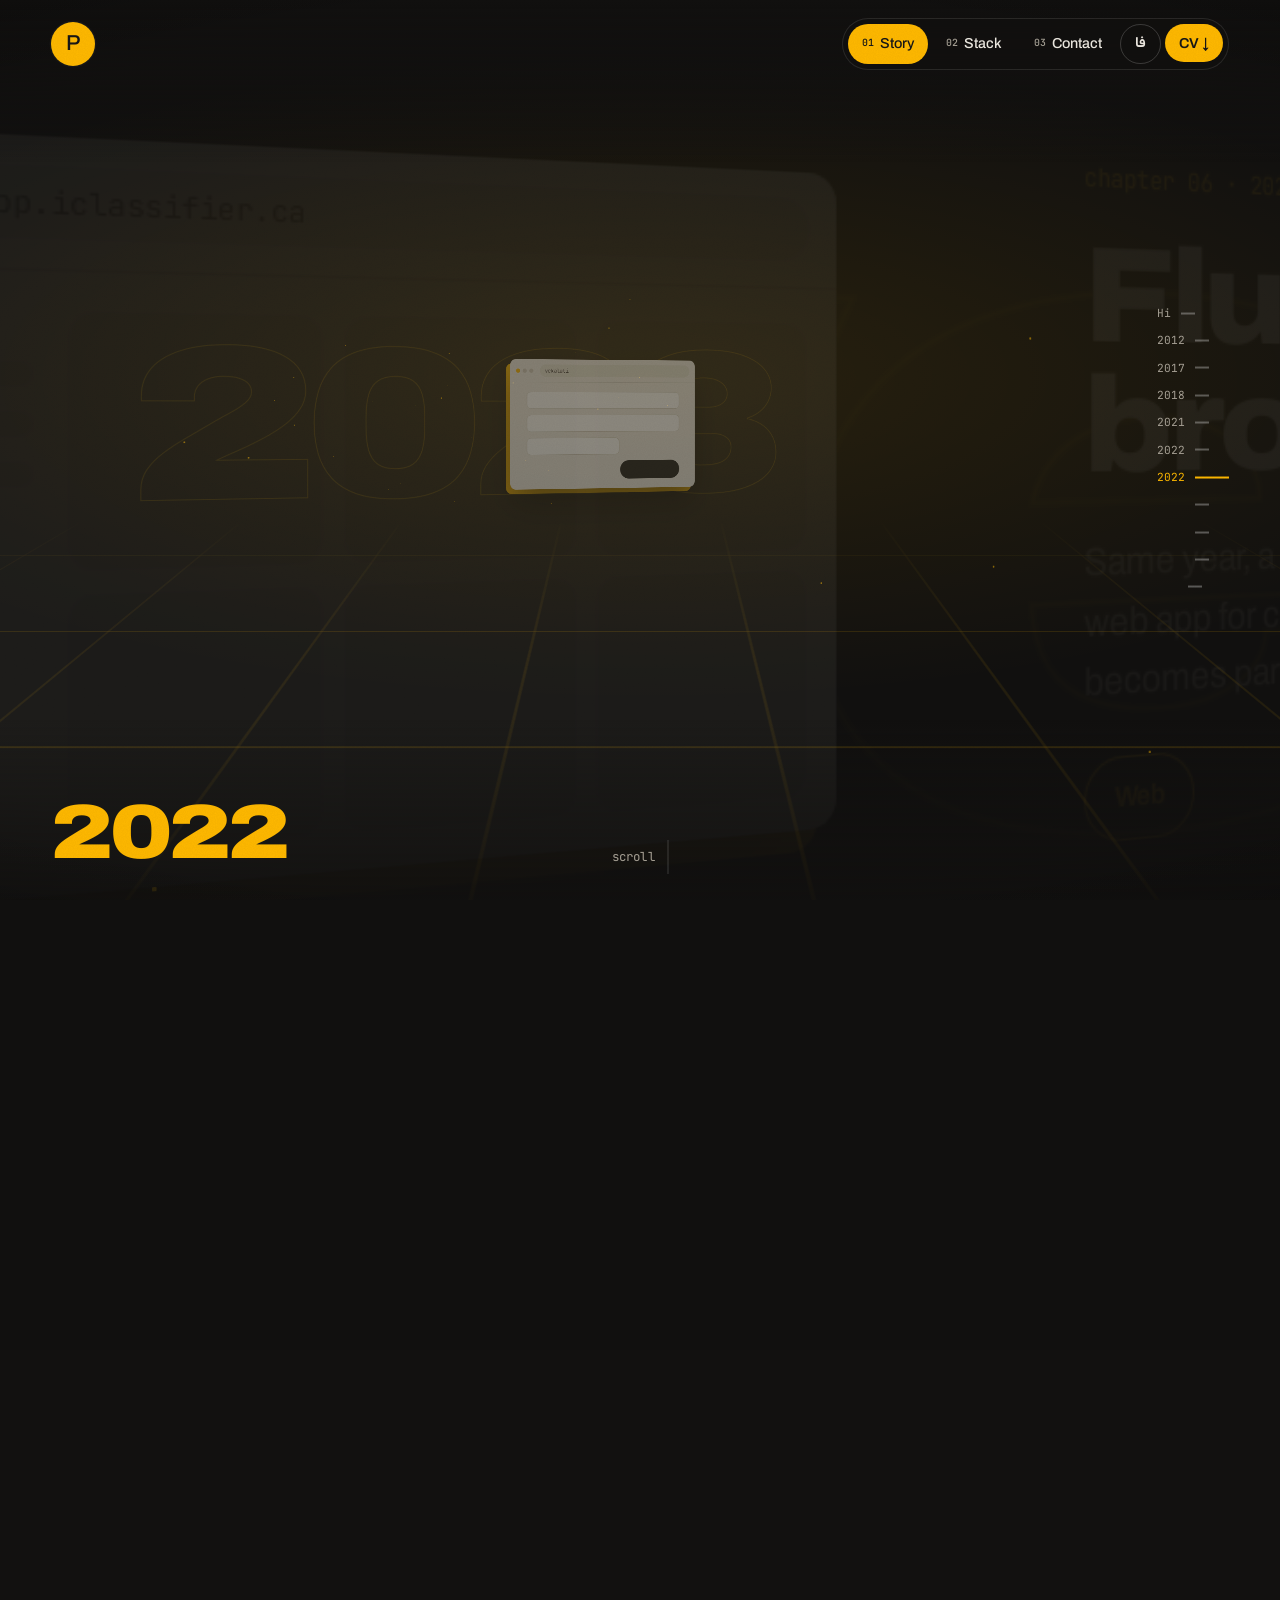
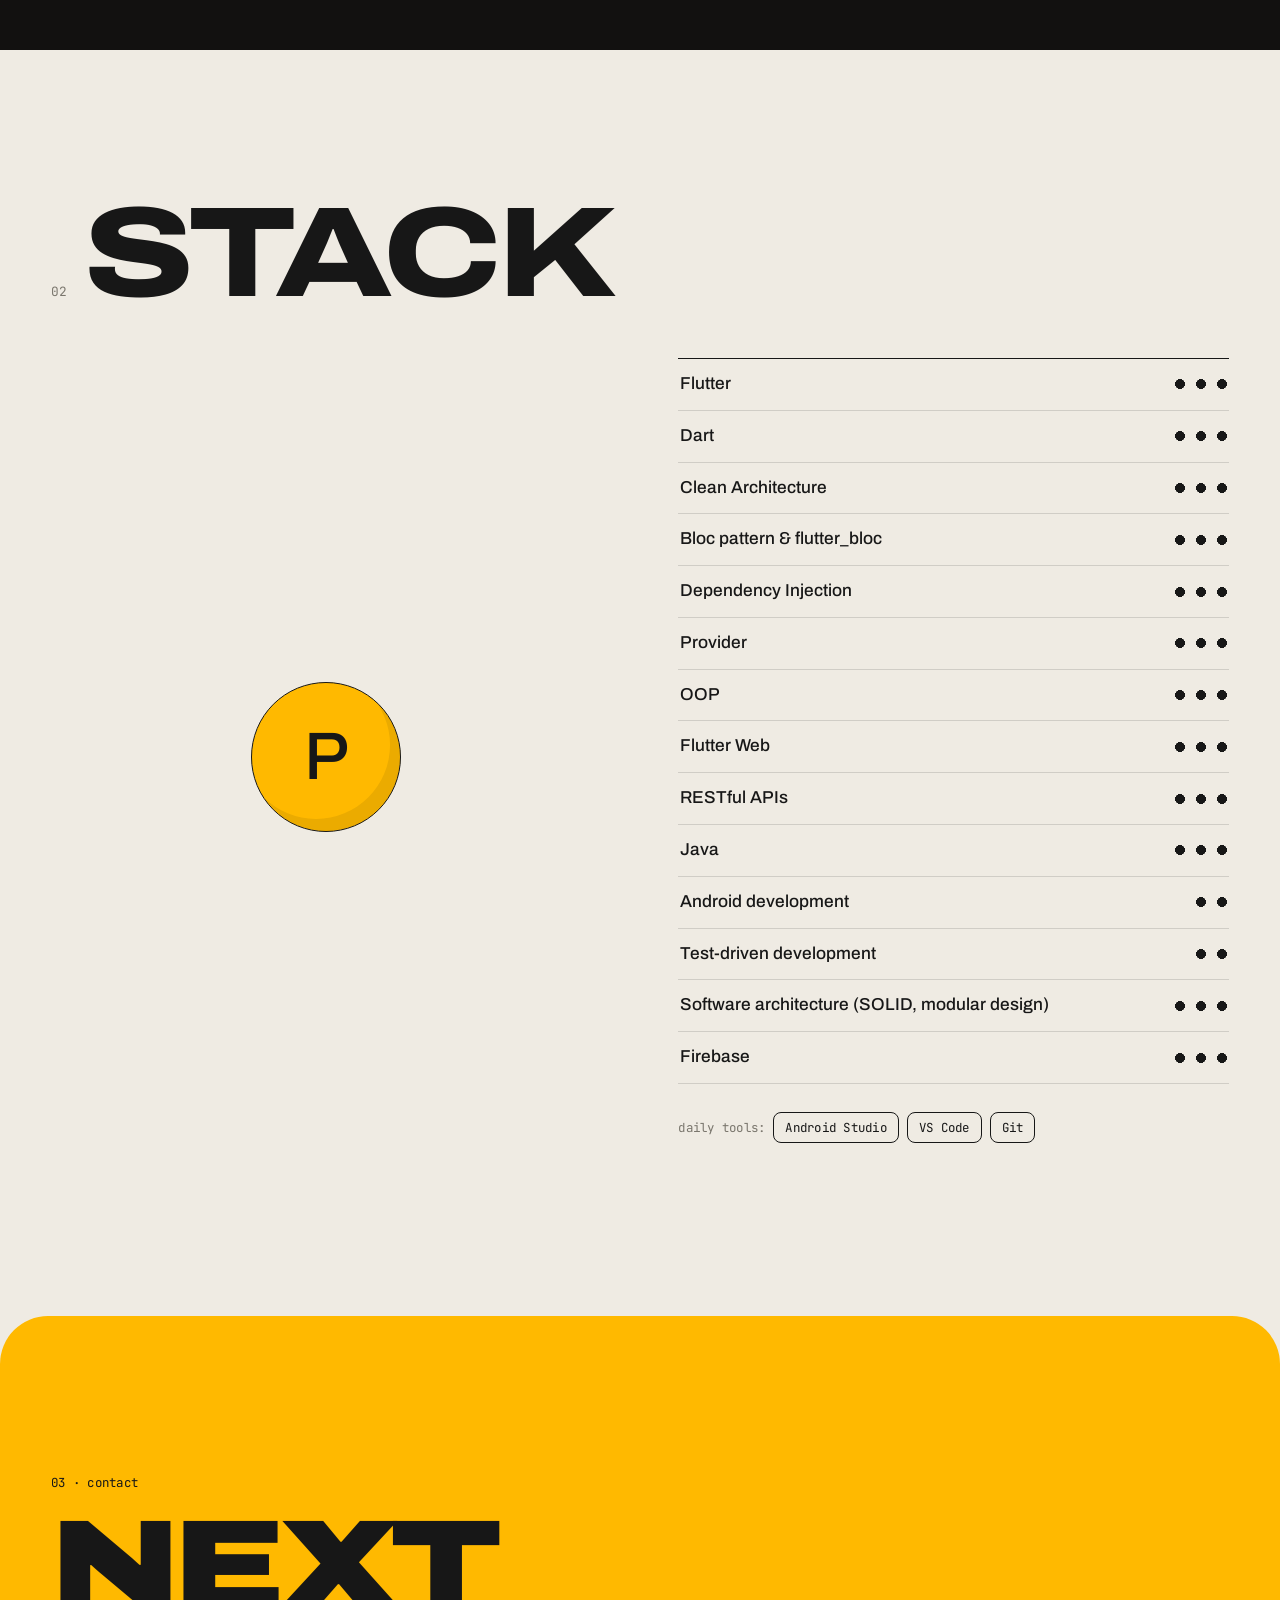
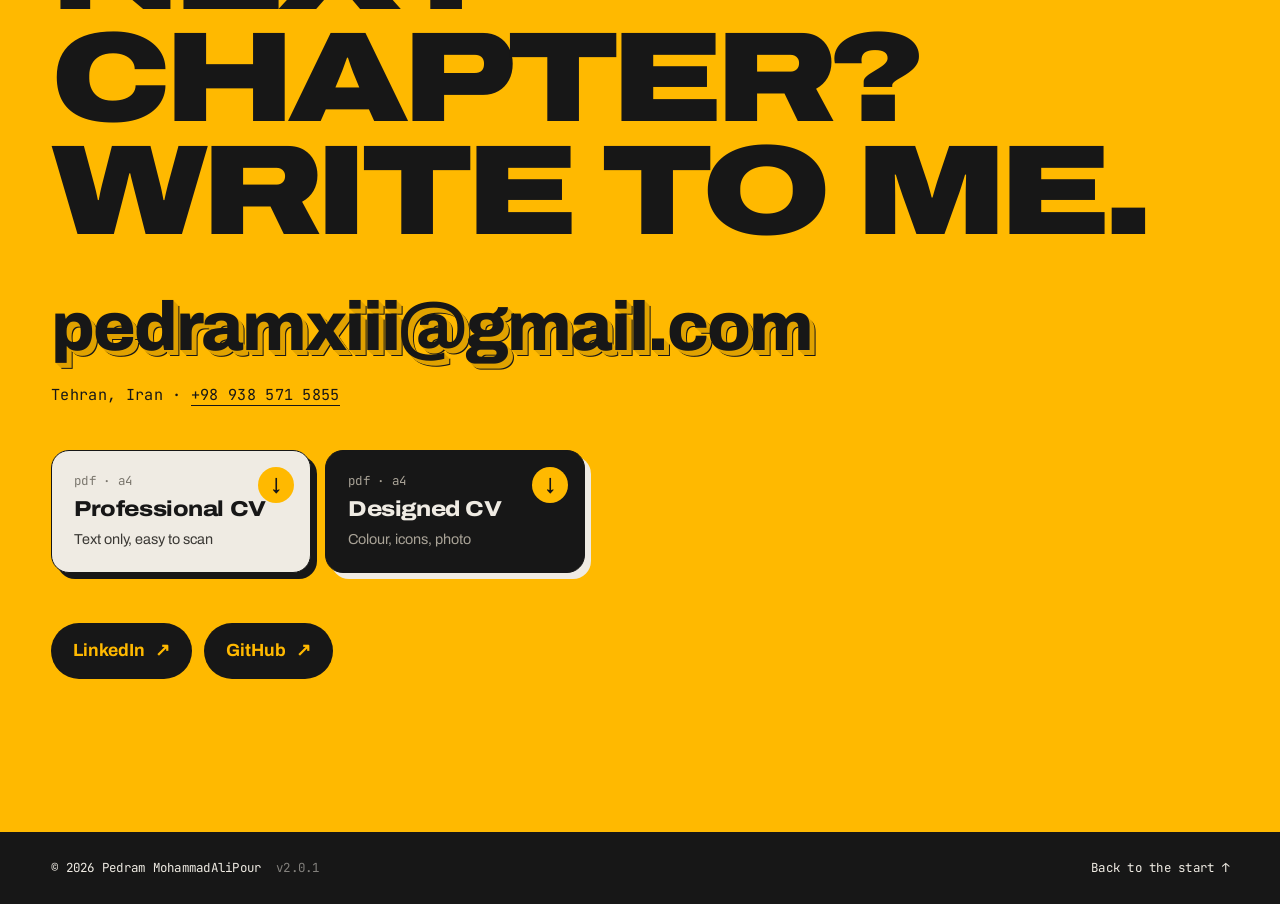
==== commit 53a34f62: "update from new resume" ====
--- a/index.html
+++ b/index.html
@@ -3,10 +3,10 @@
 <head>
   <meta charset="utf-8">
   <meta name="viewport" content="width=device-width, initial-scale=1">
-  <title>Pedram Mohammad Ali Pour · Flutter Software Engineer</title>
-  <meta name="description" content="Pedram Mohammad Ali Pour, Flutter software engineer. The story so far, from 2012 to now.">
+  <title>Pedram MohammadAliPour · Flutter Software Engineer</title>
+  <meta name="description" content="Pedram MohammadAliPour, Flutter software engineer. The story so far, from 2012 to now.">
   <meta name="theme-color" content="#121110">
-  <meta property="og:title" content="Pedram Mohammad Ali Pour · Flutter Software Engineer">
+  <meta property="og:title" content="Pedram MohammadAliPour · Flutter Software Engineer">
   <meta property="og:description" content="The story so far, from 2012 to now.">
   <meta property="og:image" content="https://pedram-malakshah.ir/img/pedram.jpg">
   <meta property="og:url" content="https://pedram-malakshah.ir/">
@@ -68,7 +68,7 @@
               <p class="mono kicker" data-i18n="intro.kicker"><span class="dot"></span>Flutter software engineer</p>
               <h1 class="name" data-i18n="intro.name">
                 <span class="line"><span class="word">Pedram</span></span>
-                <span class="line small"><span class="word">Mohammad Ali Pour</span></span>
+                <span class="line small"><span class="word">MohammadAliPour</span></span>
               </h1>
               <p class="lede" data-i18n="intro.lede">This isn't a CV. It's the road from a hardware degree to shipping apps, year by year. <em>Scroll to travel through it.</em></p>
             </div>
@@ -97,7 +97,7 @@
             <div class="ghost" aria-hidden="true" data-i18n="c2.ghost">2017</div>
             <div class="card">
               <p class="mono kicker" data-i18n="c2.kicker">Chapter 02 · 2017</p>
-              <h2 data-i18n="c2.h2">April: degree done.<br>August: first job.</h2>
+              <h2 data-i18n="c2.h2">April: degree done.<br>July: first job.</h2>
               <p data-i18n="c2.p">I join Paratech Co as an Android developer, writing Java. I'm the only mobile developer there, taking apps from UI design to release, and after two years I move to Flutter.</p>
               <ul class="tags mono" data-i18n="c2.tags"><li>Paratech Co</li><li>Java</li><li>Android</li></ul>
             </div>
@@ -253,14 +253,38 @@
             </div>
           </article>
 
-          <!-- 9 · so far -->
+          <!-- 9 · freelance -->
+          <article class="ch" data-year="2026" data-i18n-year="yf" data-x="-1">
+            <div class="ghost" aria-hidden="true" data-i18n="cf.ghost">2026</div>
+            <div class="card">
+              <p class="mono kicker" data-i18n="cf.kicker">Chapter 09 · on the side</p>
+              <h2 data-i18n="cf.h2">Freelance, on the side.</h2>
+              <p data-i18n="cf.p">Alongside the day job, I build apps for clients: Stolz, for monitoring elevator engines (2024); an offline iClassifier that streams video over a local network (2024); and Vehicle Tracker, with live tracking and remote door lock (2026).</p>
+              <ul class="tags mono" data-i18n="cf.tags"><li>Stolz</li><li>iClassifier</li><li>Vehicle Tracker</li></ul>
+            </div>
+            <div class="prop device" aria-hidden="true">
+              <div class="mphone">
+                <div class="mscreen track">
+                  <div class="map">
+                    <svg viewBox="0 0 200 360" preserveAspectRatio="xMidYMid slice">
+                      <path id="trip" class="route" pathLength="1" d="M34 330 C 44 250, 130 262, 118 190 S 52 110, 160 44"/>
+                      <circle class="car" r="8"><animateMotion dur="6s" repeatCount="indefinite" keyPoints="0;1;1" keyTimes="0;.7;1" calcMode="linear"><mpath href="#trip"/></animateMotion></circle>
+                    </svg>
+                  </div>
+                  <div class="speed"><b>62</b><small class="mono">km/h</small><span class="lock"></span></div>
+                </div>
+              </div>
+            </div>
+          </article>
+
+          <!-- 10 · so far -->
           <article class="ch outro-ch" data-year="Now" data-x="0" data-i18n-year="y9">
             <div class="card">
               <p class="mono kicker" data-i18n="outro.kicker">So far</p>
               <dl class="facts">
                 <div><dt class="mono" data-i18n="outro.years">years shipping</dt><dd class="since">9</dd></div>
                 <div><dt class="mono" data-i18n="outro.companies">companies</dt><dd class="num">4</dd></div>
-                <div><dt class="mono" data-i18n="outro.products">products</dt><dd class="num">6</dd></div>
+                <div><dt class="mono" data-i18n="outro.products">products</dt><dd class="num">9</dd></div>
               </dl>
               <p class="lede" data-i18n="outro.lede">Making every app extraordinary. Still working on it.</p>
             </div>
@@ -315,6 +339,7 @@
       <p class="mono kicker dark reveal" data-i18n="contact.kicker">03 · Contact</p>
       <h2 class="reveal" data-i18n="contact.h2">Next chapter?<br>Write to me.</h2>
       <a class="mail reveal" href="mailto:pedramxiii@gmail.com">pedramxiii@gmail.com</a>
+      <p class="reach mono reveal"><span data-i18n="location">Tehran, Iran</span> · <a href="tel:+989385715855" dir="ltr">+98 938 571 5855</a></p>
       <div class="cv-cards reveal">
         <a class="cv-card" href="cv/pdf/pedram-cv-professional-en.pdf?v=2.0.1" download data-i18n="cvcard.pro" data-i18n-href="cv.pro.href">
           <span class="mono">pdf · a4</span><b>Professional CV</b><small>Text only, easy to scan</small><i aria-hidden="true">↓</i>
@@ -331,7 +356,7 @@
   </main>
 
   <footer class="foot mono">
-    <span><span data-i18n="foot.name">© <span class="yr">2026</span> Pedram Mohammad Ali Pour</span> <span class="ver" dir="ltr">v2.0.1</span></span>
+    <span><span data-i18n="foot.name">© <span class="yr">2026</span> Pedram MohammadAliPour</span> <span class="ver" dir="ltr">v2.0.1</span></span>
     <a href="#top" data-i18n="foot.top">Back to the start ↑</a>
   </footer>
 
--- a/css/style.css
+++ b/css/style.css
@@ -294,6 +294,21 @@
 .progress { margin-top: auto; height: 10px; border-radius: 6px; background: var(--paper-2); overflow: hidden; }
 .progress span { display: block; height: 100%; width: 70%; background: var(--ink); border-radius: 6px; transform-origin: left; animation: fillbar 4s var(--ease-out) infinite; }
 @keyframes fillbar { 0% { transform: scaleX(0); } 60%, 100% { transform: scaleX(1); } }
+/* vehicle tracker map */
+.mscreen.track { padding: 0; gap: 0; background: #ebe6db; }
+.map { position: relative; flex: 1; background-color: #ebe6db;
+  background-image: linear-gradient(#f7f4ee 3px, transparent 3px), linear-gradient(90deg, #f7f4ee 3px, transparent 3px);
+  background-size: 46px 46px; background-position: -8px -4px; }
+.map svg { position: absolute; inset: 0; width: 100%; height: 100%; }
+.route { fill: none; stroke: var(--ink); stroke-width: 5; stroke-linecap: round; stroke-dasharray: 1; stroke-dashoffset: 1; animation: drive 6s linear infinite; }
+.car { fill: var(--amber); stroke: var(--ink); stroke-width: 3; }
+@keyframes drive { 0% { stroke-dashoffset: 1; } 70%, 100% { stroke-dashoffset: 0; } }
+.speed { display: flex; align-items: baseline; gap: 6px; padding: 14px 16px 18px; background: #fff; }
+.speed b { font-size: 1.9rem; line-height: 1; letter-spacing: -.02em; font-variation-settings: "wdth" 115; }
+.speed small { color: var(--mute); font-size: .7rem; }
+.lock { margin-inline-start: auto; align-self: center; width: 30px; height: 30px; border-radius: 10px; background: var(--ink); position: relative; }
+.lock::before { content: ""; position: absolute; left: 9px; top: 6px; width: 12px; height: 10px; border: 2.5px solid var(--amber); border-bottom: 0; border-radius: 7px 7px 0 0; box-sizing: border-box; }
+.lock::after { content: ""; position: absolute; left: 8px; top: 14px; width: 14px; height: 10px; border-radius: 2px; background: var(--amber); }
 .bcard { height: 128px; border-radius: 16px; background: var(--ink); color: var(--paper); padding: 16px; display: flex; flex-direction: column; justify-content: space-between; box-shadow: 0 10px 20px rgba(0,0,0,.2); }
 .chipset { width: 34px; height: 26px; border-radius: 6px; background: var(--amber); }
 .bcard span { font-size: .8rem; text-transform: none; letter-spacing: .08em; }
@@ -409,6 +424,10 @@
   transition: transform .5s var(--ease-out), text-shadow .4s var(--ease-out), color .3s;
 }
 .mail:hover { color: var(--paper); text-shadow: 1px 1px 0 var(--ink), 2px 2px 0 var(--ink), 3px 3px 0 var(--ink), 4px 4px 0 var(--ink), 5px 5px 0 var(--ink), 6px 6px 0 var(--ink), 7px 7px 0 var(--ink), 8px 8px 0 var(--ink), 9px 9px 0 var(--ink), 10px 10px 0 var(--ink); }
+.reach { margin: 18px 0 0; font-size: .95rem; color: var(--ink); text-transform: none; }
+.reach a { color: inherit; text-decoration: none; border-bottom: 1.5px solid var(--ink); }
+[dir="rtl"] .reach { font-family: "Vazirmatn", var(--display); }
+[dir="rtl"] .reach a { font-family: var(--mono); }
 .socials { list-style: none; display: flex; flex-wrap: wrap; gap: 12px; padding: 0; margin: 50px 0 0; }
 .socials a { display: inline-flex; gap: 10px; align-items: center; text-decoration: none; font-weight: 700; font-size: 1.1rem; padding: 14px 22px; border-radius: 999px; background: var(--ink); color: var(--amber); transition: transform .35s var(--ease-spring); }
 .socials a i { font-style: normal; transition: transform .35s var(--ease-spring); }
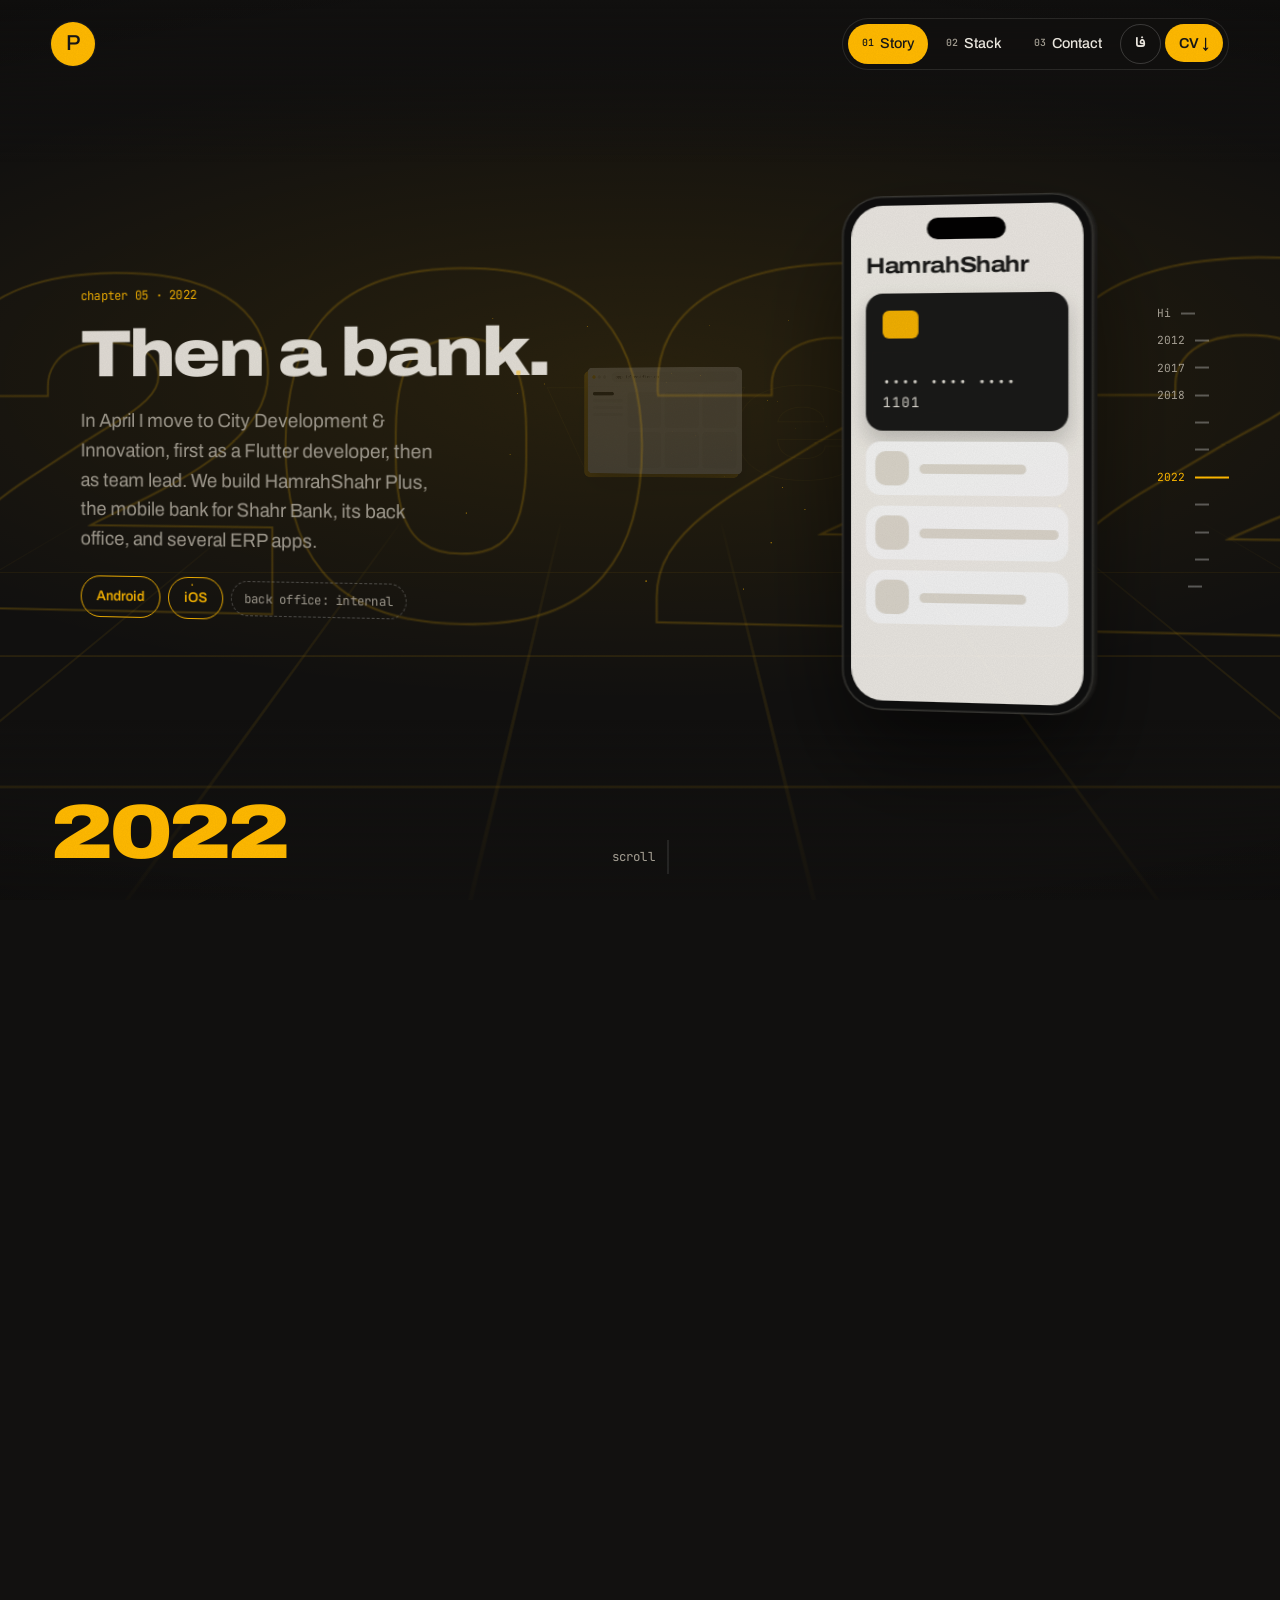
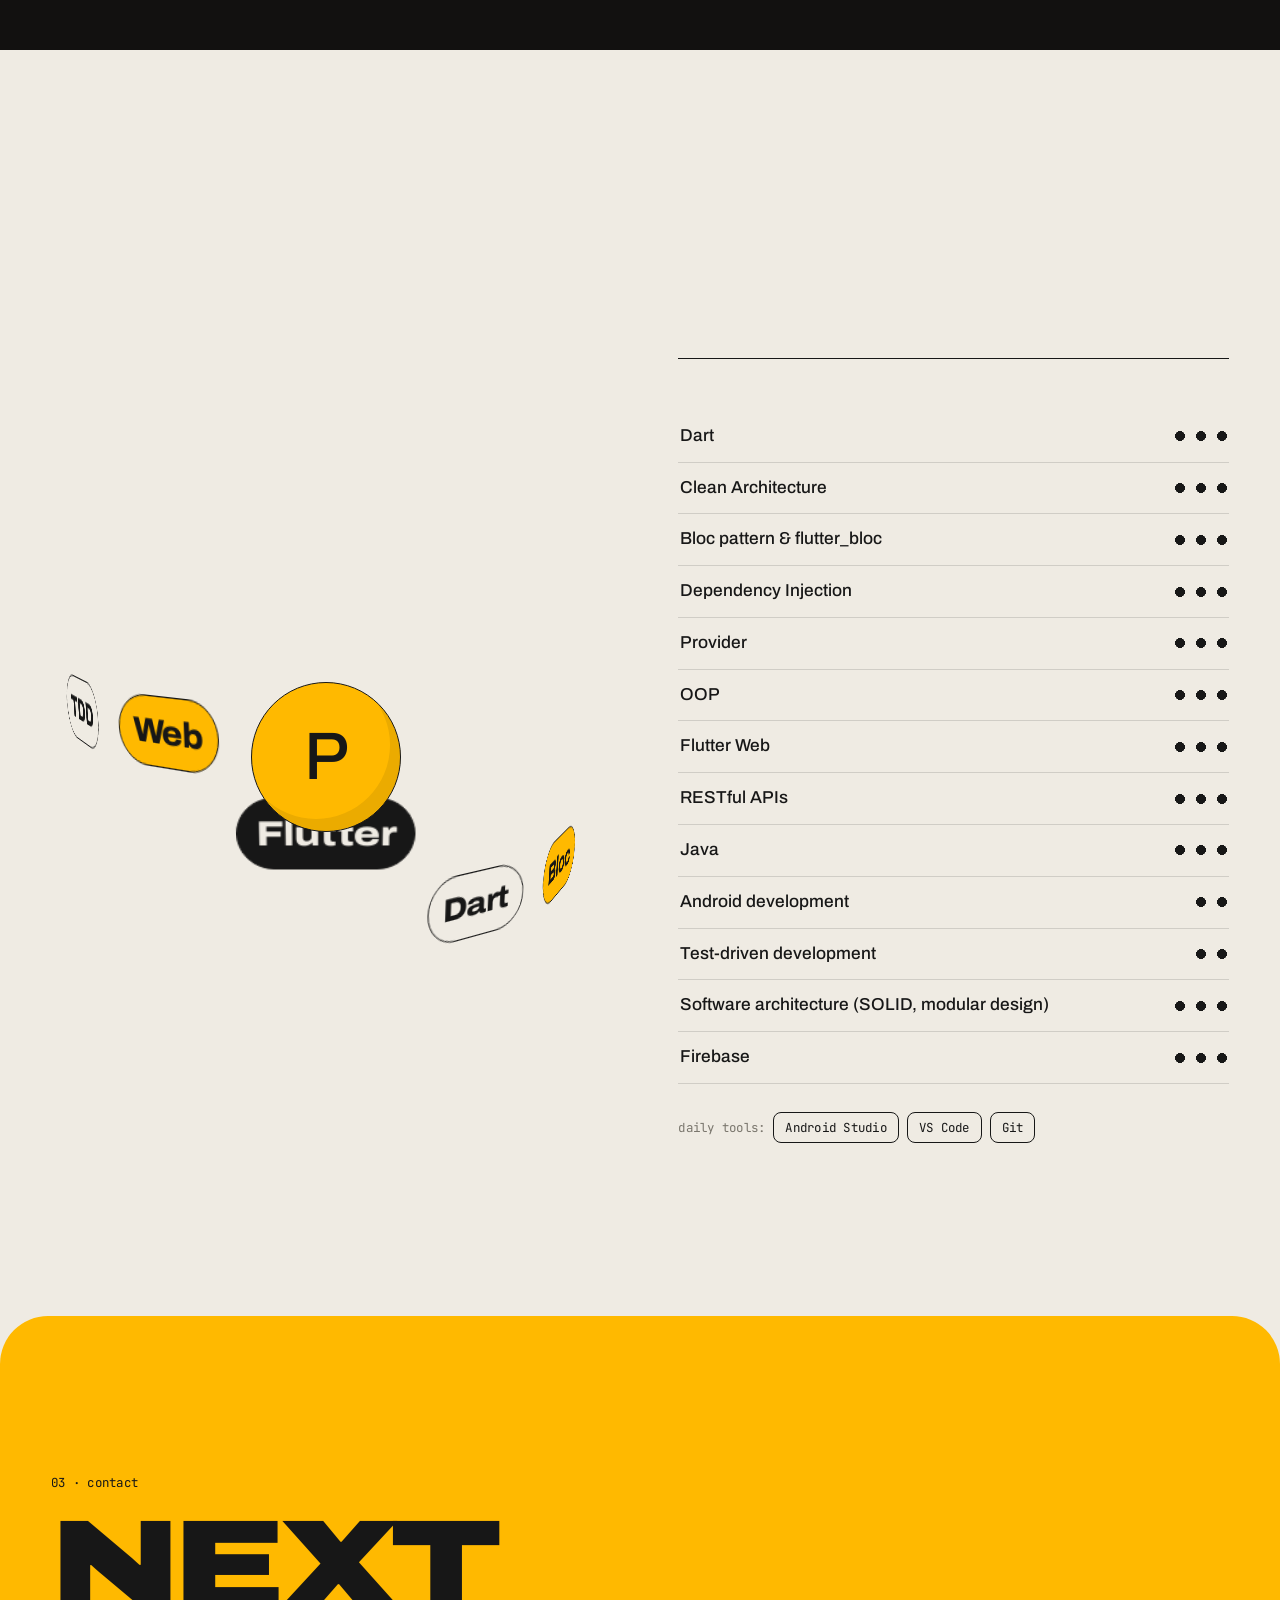
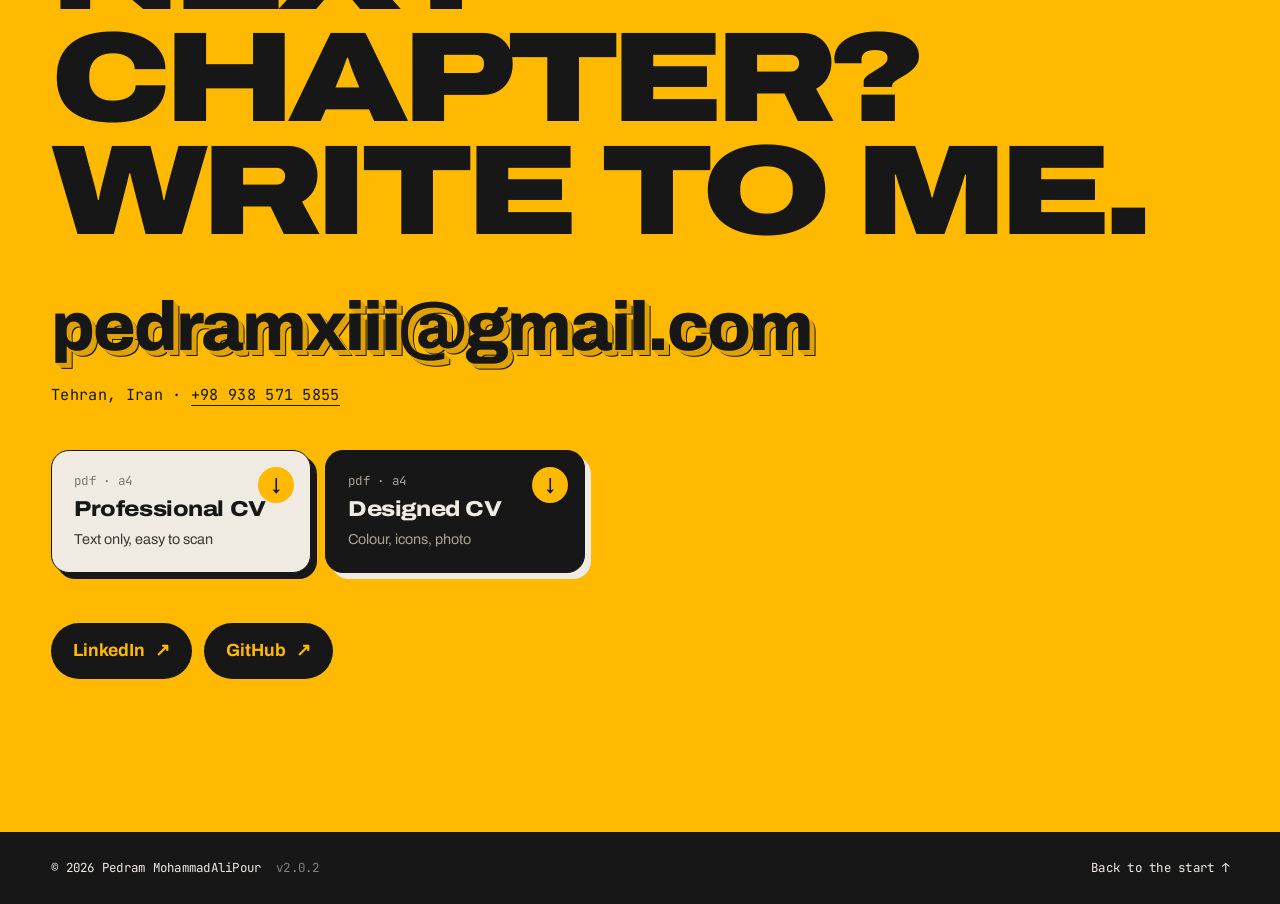
==== commit 817f19bf: "v2.0.2" ====
--- a/index.html
+++ b/index.html
@@ -15,9 +15,9 @@
   <link rel="alternate" hreflang="x-default" href="https://pedram-malakshah.ir/">
   <link rel="icon" type="image/png" href="img/logo.png">
   <link rel="apple-touch-icon" href="img/logo.png">
-  <link rel="preload" href="assets/fonts/archivo-latin.woff2?v=2.0.1" as="font" type="font/woff2" crossorigin>
-  <link rel="stylesheet" href="assets/fonts/fonts.css?v=2.0.1">
-  <link rel="stylesheet" href="css/style.css?v=2.0.1">
+  <link rel="preload" href="assets/fonts/archivo-latin.woff2?v=2.0.2" as="font" type="font/woff2" crossorigin>
+  <link rel="stylesheet" href="assets/fonts/fonts.css?v=2.0.2">
+  <link rel="stylesheet" href="css/style.css?v=2.0.2">
   <script>
     // pick the language before first paint so Farsi never flashes in left-to-right
     (function () {
@@ -44,8 +44,8 @@
       <details class="cv-menu">
         <summary data-i18n="cv">CV <span aria-hidden="true">↓</span></summary>
         <div class="cv-pop">
-          <a href="cv/pdf/pedram-cv-professional-en.pdf?v=2.0.1" download data-i18n="cv.pro" data-i18n-href="cv.pro.href"><b>Professional</b><small>Text only, one page</small></a>
-          <a href="cv/pdf/pedram-cv-designed-en.pdf?v=2.0.1" download data-i18n="cv.fancy" data-i18n-href="cv.fancy.href"><b>Designed</b><small>Colour and icons</small></a>
+          <a href="cv/pdf/pedram-cv-professional-en.pdf?v=2.0.2" download data-i18n="cv.pro" data-i18n-href="cv.pro.href"><b>Professional</b><small>Text only, one page</small></a>
+          <a href="cv/pdf/pedram-cv-designed-en.pdf?v=2.0.2" download data-i18n="cv.fancy" data-i18n-href="cv.fancy.href"><b>Designed</b><small>Colour and icons</small></a>
         </div>
       </details>
     </nav>
@@ -341,10 +341,10 @@
       <a class="mail reveal" href="mailto:pedramxiii@gmail.com">pedramxiii@gmail.com</a>
       <p class="reach mono reveal"><span data-i18n="location">Tehran, Iran</span> · <a href="tel:+989385715855" dir="ltr">+98 938 571 5855</a></p>
       <div class="cv-cards reveal">
-        <a class="cv-card" href="cv/pdf/pedram-cv-professional-en.pdf?v=2.0.1" download data-i18n="cvcard.pro" data-i18n-href="cv.pro.href">
+        <a class="cv-card" href="cv/pdf/pedram-cv-professional-en.pdf?v=2.0.2" download data-i18n="cvcard.pro" data-i18n-href="cv.pro.href">
           <span class="mono">pdf · a4</span><b>Professional CV</b><small>Text only, easy to scan</small><i aria-hidden="true">↓</i>
         </a>
-        <a class="cv-card fancy" href="cv/pdf/pedram-cv-designed-en.pdf?v=2.0.1" download data-i18n="cvcard.fancy" data-i18n-href="cv.fancy.href">
+        <a class="cv-card fancy" href="cv/pdf/pedram-cv-designed-en.pdf?v=2.0.2" download data-i18n="cvcard.fancy" data-i18n-href="cv.fancy.href">
           <span class="mono">pdf · a4</span><b>Designed CV</b><small>Colour, icons, photo</small><i aria-hidden="true">↓</i>
         </a>
       </div>
@@ -356,11 +356,11 @@
   </main>
 
   <footer class="foot mono">
-    <span><span data-i18n="foot.name">© <span class="yr">2026</span> Pedram MohammadAliPour</span> <span class="ver" dir="ltr">v2.0.1</span></span>
+    <span><span data-i18n="foot.name">© <span class="yr">2026</span> Pedram MohammadAliPour</span> <span class="ver" dir="ltr">v2.0.2</span></span>
     <a href="#top" data-i18n="foot.top">Back to the start ↑</a>
   </footer>
 
-  <script src="js/i18n.js?v=2.0.1"></script>
-  <script src="js/main.js?v=2.0.1" defer></script>
+  <script src="js/i18n.js?v=2.0.2"></script>
+  <script src="js/main.js?v=2.0.2" defer></script>
 </body>
 </html>
--- a/assets/fonts/fonts.css
+++ b/assets/fonts/fonts.css
@@ -6,7 +6,7 @@
   font-weight: 300 900;
   font-stretch: 62% 125%;
   font-display: swap;
-  src: url(archivo-latin-ext.woff2?v=2.0.1) format('woff2');
+  src: url(archivo-latin-ext.woff2?v=2.0.2) format('woff2');
   unicode-range: U+0100-02BA, U+02BD-02C5, U+02C7-02CC, U+02CE-02D7, U+02DD-02FF, U+0304, U+0308, U+0329, U+1D00-1DBF, U+1E00-1E9F, U+1EF2-1EFF, U+2020, U+20A0-20AB, U+20AD-20C0, U+2113, U+2C60-2C7F, U+A720-A7FF;
 }
 /* Archivo latin */
@@ -16,7 +16,7 @@
   font-weight: 300 900;
   font-stretch: 62% 125%;
   font-display: swap;
-  src: url(archivo-latin.woff2?v=2.0.1) format('woff2');
+  src: url(archivo-latin.woff2?v=2.0.2) format('woff2');
   unicode-range: U+0000-00FF, U+0131, U+0152-0153, U+02BB-02BC, U+02C6, U+02DA, U+02DC, U+0304, U+0308, U+0329, U+2000-206F, U+20AC, U+2122, U+2191, U+2193, U+2212, U+2215, U+FEFF, U+FFFD;
 }
 /* JetBrains Mono latin-ext */
@@ -25,7 +25,7 @@
   font-style: normal;
   font-weight: 400 500;
   font-display: swap;
-  src: url(jetbrains-mono-latin-ext.woff2?v=2.0.1) format('woff2');
+  src: url(jetbrains-mono-latin-ext.woff2?v=2.0.2) format('woff2');
   unicode-range: U+0100-02BA, U+02BD-02C5, U+02C7-02CC, U+02CE-02D7, U+02DD-02FF, U+0304, U+0308, U+0329, U+1D00-1DBF, U+1E00-1E9F, U+1EF2-1EFF, U+2020, U+20A0-20AB, U+20AD-20C0, U+2113, U+2C60-2C7F, U+A720-A7FF;
 }
 /* JetBrains Mono latin */
@@ -34,7 +34,7 @@
   font-style: normal;
   font-weight: 400 500;
   font-display: swap;
-  src: url(jetbrains-mono-latin.woff2?v=2.0.1) format('woff2');
+  src: url(jetbrains-mono-latin.woff2?v=2.0.2) format('woff2');
   unicode-range: U+0000-00FF, U+0131, U+0152-0153, U+02BB-02BC, U+02C6, U+02DA, U+02DC, U+0304, U+0308, U+0329, U+2000-206F, U+20AC, U+2122, U+2191, U+2193, U+2212, U+2215, U+FEFF, U+FFFD;
 }
 /* Vazirmatn arabic */
@@ -43,7 +43,7 @@
   font-style: normal;
   font-weight: 300 900;
   font-display: swap;
-  src: url(vazirmatn-arabic.woff2?v=2.0.1) format('woff2');
+  src: url(vazirmatn-arabic.woff2?v=2.0.2) format('woff2');
   unicode-range: U+0600-06FF, U+0750-077F, U+0870-088E, U+0890-0891, U+0897-08E1, U+08E3-08FF, U+200C-200E, U+2010-2011, U+204F, U+2E41, U+FB50-FDFF, U+FE70-FE74, U+FE76-FEFC, U+102E0-102FB, U+10E60-10E7E, U+10EC2-10EC4, U+10EFC-10EFF, U+1EE00-1EE03, U+1EE05-1EE1F, U+1EE21-1EE22, U+1EE24, U+1EE27, U+1EE29-1EE32, U+1EE34-1EE37, U+1EE39, U+1EE3B, U+1EE42, U+1EE47, U+1EE49, U+1EE4B, U+1EE4D-1EE4F, U+1EE51-1EE52, U+1EE54, U+1EE57, U+1EE59, U+1EE5B, U+1EE5D, U+1EE5F, U+1EE61-1EE62, U+1EE64, U+1EE67-1EE6A, U+1EE6C-1EE72, U+1EE74-1EE77, U+1EE79-1EE7C, U+1EE7E, U+1EE80-1EE89, U+1EE8B-1EE9B, U+1EEA1-1EEA3, U+1EEA5-1EEA9, U+1EEAB-1EEBB, U+1EEF0-1EEF1;
 }
 /* Vazirmatn latin */
@@ -52,6 +52,6 @@
   font-style: normal;
   font-weight: 300 900;
   font-display: swap;
-  src: url(vazirmatn-latin.woff2?v=2.0.1) format('woff2');
+  src: url(vazirmatn-latin.woff2?v=2.0.2) format('woff2');
   unicode-range: U+0000-00FF, U+0131, U+0152-0153, U+02BB-02BC, U+02C6, U+02DA, U+02DC, U+0304, U+0308, U+0329, U+2000-206F, U+20AC, U+2122, U+2191, U+2193, U+2212, U+2215, U+FEFF, U+FFFD;
 }
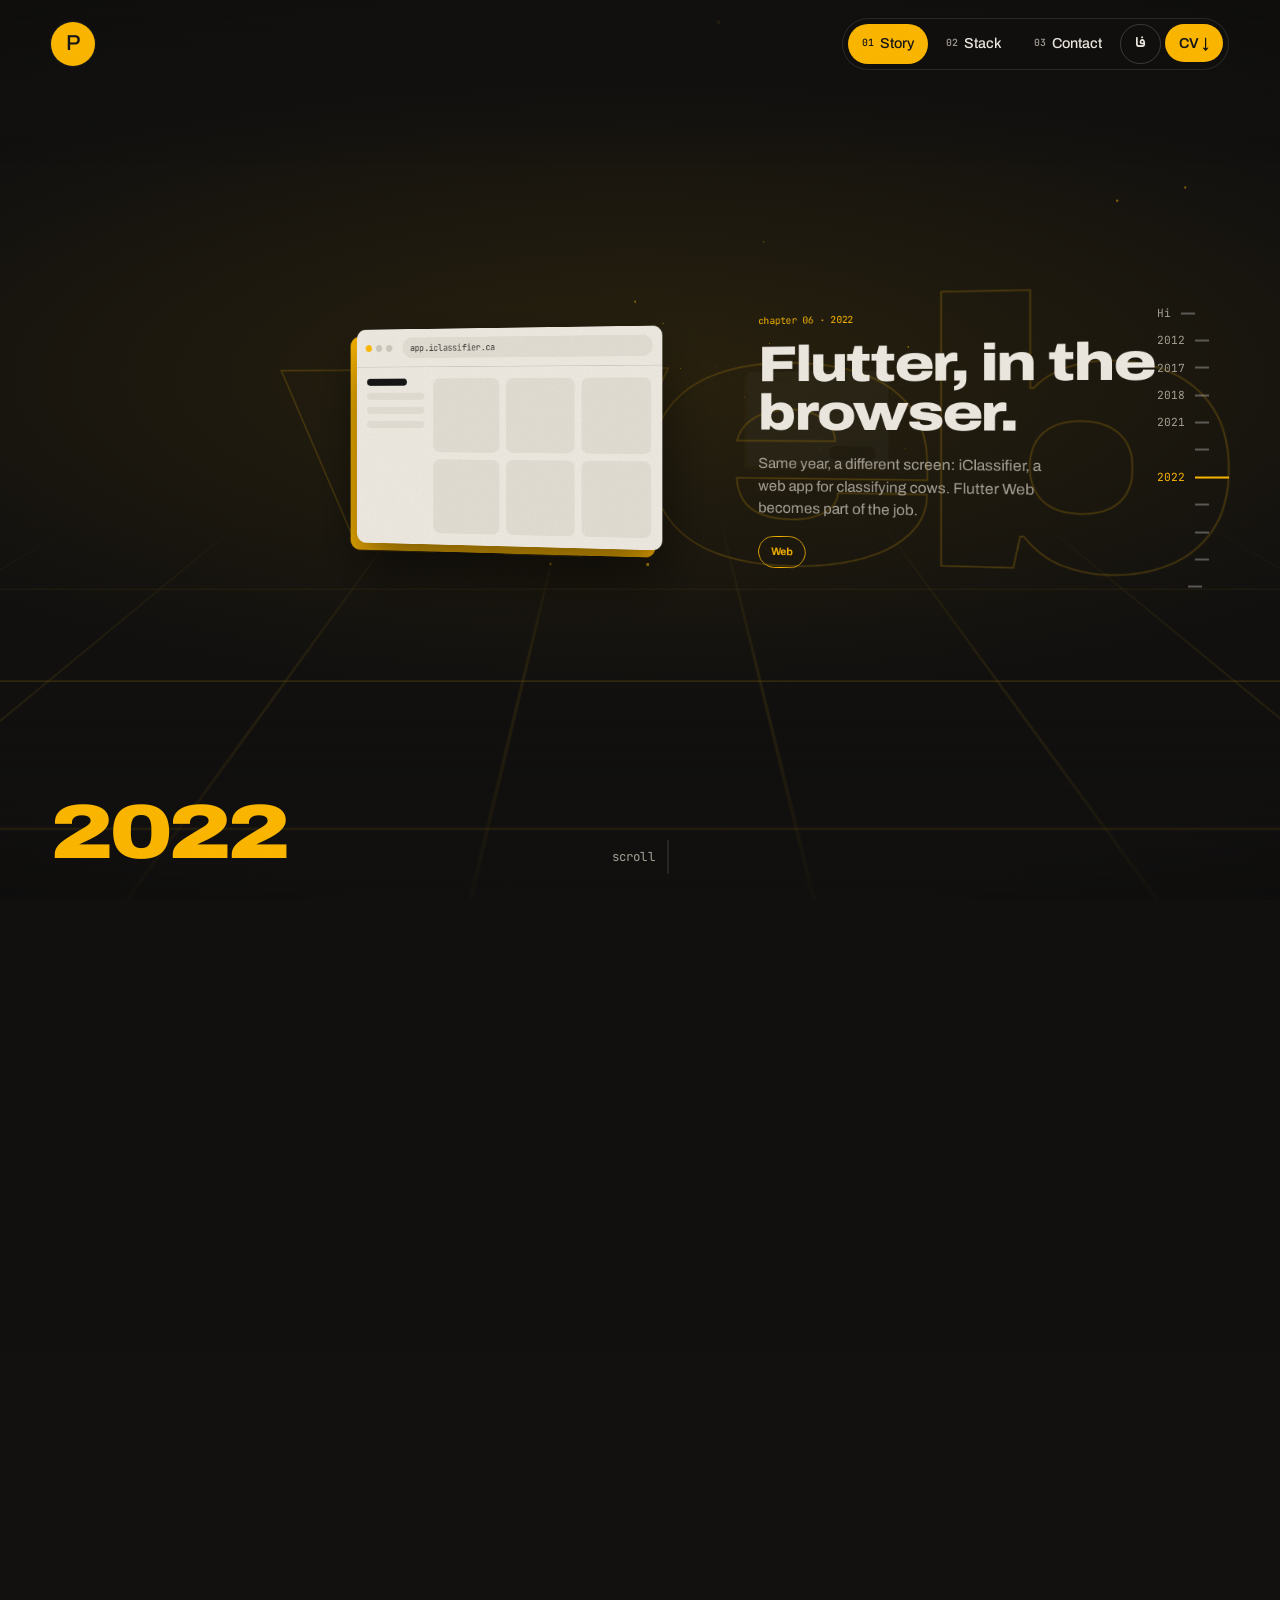
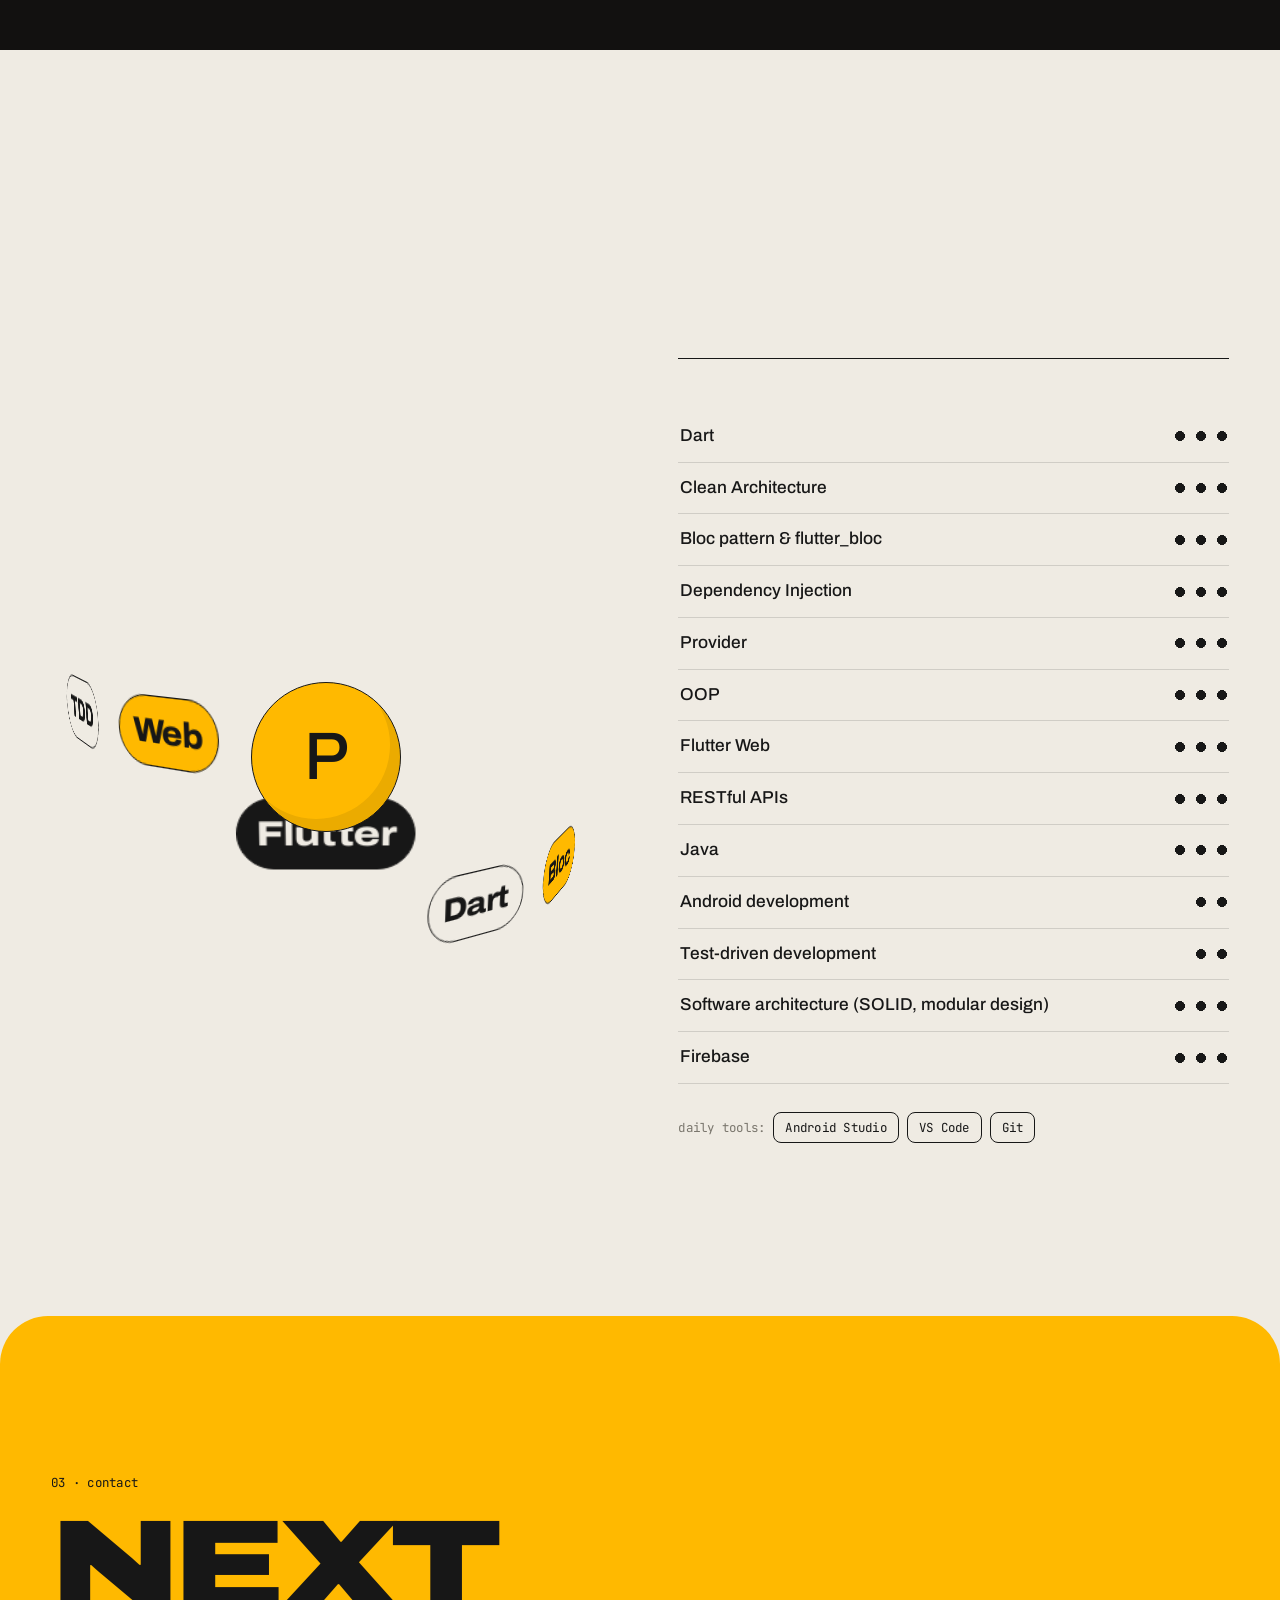
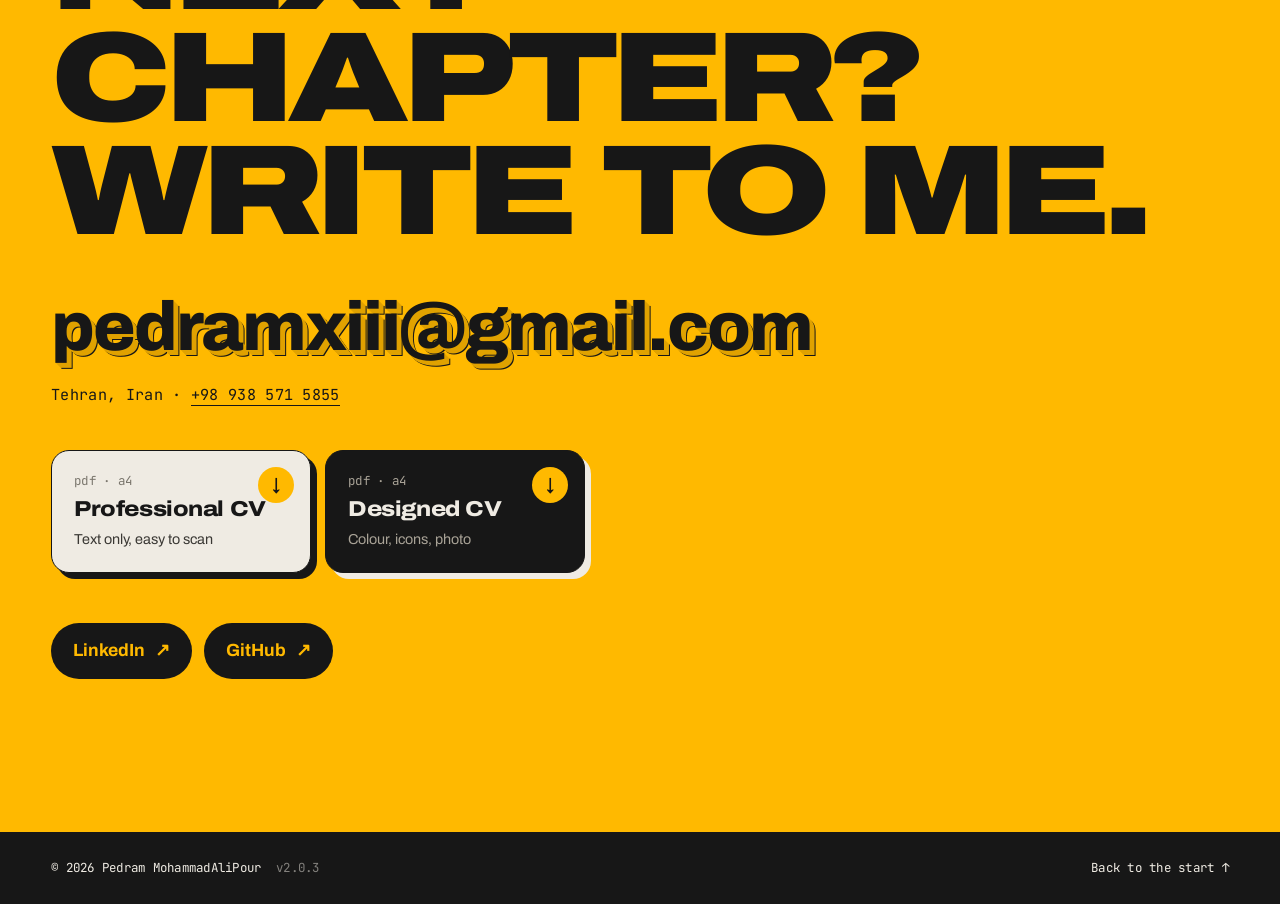
==== commit 0555c05b: "v2.0.3" ====
--- a/index.html
+++ b/index.html
@@ -15,9 +15,9 @@
   <link rel="alternate" hreflang="x-default" href="https://pedram-malakshah.ir/">
   <link rel="icon" type="image/png" href="img/logo.png">
   <link rel="apple-touch-icon" href="img/logo.png">
-  <link rel="preload" href="assets/fonts/archivo-latin.woff2?v=2.0.2" as="font" type="font/woff2" crossorigin>
-  <link rel="stylesheet" href="assets/fonts/fonts.css?v=2.0.2">
-  <link rel="stylesheet" href="css/style.css?v=2.0.2">
+  <link rel="preload" href="assets/fonts/archivo-latin.woff2?v=2.0.3" as="font" type="font/woff2" crossorigin>
+  <link rel="stylesheet" href="assets/fonts/fonts.css?v=2.0.3">
+  <link rel="stylesheet" href="css/style.css?v=2.0.3">
   <script>
     // pick the language before first paint so Farsi never flashes in left-to-right
     (function () {
@@ -44,8 +44,8 @@
       <details class="cv-menu">
         <summary data-i18n="cv">CV <span aria-hidden="true">↓</span></summary>
         <div class="cv-pop">
-          <a href="cv/pdf/pedram-cv-professional-en.pdf?v=2.0.2" download data-i18n="cv.pro" data-i18n-href="cv.pro.href"><b>Professional</b><small>Text only, one page</small></a>
-          <a href="cv/pdf/pedram-cv-designed-en.pdf?v=2.0.2" download data-i18n="cv.fancy" data-i18n-href="cv.fancy.href"><b>Designed</b><small>Colour and icons</small></a>
+          <a href="cv/pdf/pedram-cv-professional-en.pdf?v=2.0.3" download data-i18n="cv.pro" data-i18n-href="cv.pro.href"><b>Professional</b><small>Text only, one page</small></a>
+          <a href="cv/pdf/pedram-cv-designed-en.pdf?v=2.0.3" download data-i18n="cv.fancy" data-i18n-href="cv.fancy.href"><b>Designed</b><small>Colour and icons</small></a>
         </div>
       </details>
     </nav>
@@ -341,10 +341,10 @@
       <a class="mail reveal" href="mailto:pedramxiii@gmail.com">pedramxiii@gmail.com</a>
       <p class="reach mono reveal"><span data-i18n="location">Tehran, Iran</span> · <a href="tel:+989385715855" dir="ltr">+98 938 571 5855</a></p>
       <div class="cv-cards reveal">
-        <a class="cv-card" href="cv/pdf/pedram-cv-professional-en.pdf?v=2.0.2" download data-i18n="cvcard.pro" data-i18n-href="cv.pro.href">
+        <a class="cv-card" href="cv/pdf/pedram-cv-professional-en.pdf?v=2.0.3" download data-i18n="cvcard.pro" data-i18n-href="cv.pro.href">
           <span class="mono">pdf · a4</span><b>Professional CV</b><small>Text only, easy to scan</small><i aria-hidden="true">↓</i>
         </a>
-        <a class="cv-card fancy" href="cv/pdf/pedram-cv-designed-en.pdf?v=2.0.2" download data-i18n="cvcard.fancy" data-i18n-href="cv.fancy.href">
+        <a class="cv-card fancy" href="cv/pdf/pedram-cv-designed-en.pdf?v=2.0.3" download data-i18n="cvcard.fancy" data-i18n-href="cv.fancy.href">
           <span class="mono">pdf · a4</span><b>Designed CV</b><small>Colour, icons, photo</small><i aria-hidden="true">↓</i>
         </a>
       </div>
@@ -356,11 +356,11 @@
   </main>
 
   <footer class="foot mono">
-    <span><span data-i18n="foot.name">© <span class="yr">2026</span> Pedram MohammadAliPour</span> <span class="ver" dir="ltr">v2.0.2</span></span>
+    <span><span data-i18n="foot.name">© <span class="yr">2026</span> Pedram MohammadAliPour</span> <span class="ver" dir="ltr">v2.0.3</span></span>
     <a href="#top" data-i18n="foot.top">Back to the start ↑</a>
   </footer>
 
-  <script src="js/i18n.js?v=2.0.2"></script>
-  <script src="js/main.js?v=2.0.2" defer></script>
+  <script src="js/i18n.js?v=2.0.3"></script>
+  <script src="js/main.js?v=2.0.3" defer></script>
 </body>
 </html>
--- a/assets/fonts/fonts.css
+++ b/assets/fonts/fonts.css
@@ -6,7 +6,7 @@
   font-weight: 300 900;
   font-stretch: 62% 125%;
   font-display: swap;
-  src: url(archivo-latin-ext.woff2?v=2.0.2) format('woff2');
+  src: url(archivo-latin-ext.woff2?v=2.0.3) format('woff2');
   unicode-range: U+0100-02BA, U+02BD-02C5, U+02C7-02CC, U+02CE-02D7, U+02DD-02FF, U+0304, U+0308, U+0329, U+1D00-1DBF, U+1E00-1E9F, U+1EF2-1EFF, U+2020, U+20A0-20AB, U+20AD-20C0, U+2113, U+2C60-2C7F, U+A720-A7FF;
 }
 /* Archivo latin */
@@ -16,7 +16,7 @@
   font-weight: 300 900;
   font-stretch: 62% 125%;
   font-display: swap;
-  src: url(archivo-latin.woff2?v=2.0.2) format('woff2');
+  src: url(archivo-latin.woff2?v=2.0.3) format('woff2');
   unicode-range: U+0000-00FF, U+0131, U+0152-0153, U+02BB-02BC, U+02C6, U+02DA, U+02DC, U+0304, U+0308, U+0329, U+2000-206F, U+20AC, U+2122, U+2191, U+2193, U+2212, U+2215, U+FEFF, U+FFFD;
 }
 /* JetBrains Mono latin-ext */
@@ -25,7 +25,7 @@
   font-style: normal;
   font-weight: 400 500;
   font-display: swap;
-  src: url(jetbrains-mono-latin-ext.woff2?v=2.0.2) format('woff2');
+  src: url(jetbrains-mono-latin-ext.woff2?v=2.0.3) format('woff2');
   unicode-range: U+0100-02BA, U+02BD-02C5, U+02C7-02CC, U+02CE-02D7, U+02DD-02FF, U+0304, U+0308, U+0329, U+1D00-1DBF, U+1E00-1E9F, U+1EF2-1EFF, U+2020, U+20A0-20AB, U+20AD-20C0, U+2113, U+2C60-2C7F, U+A720-A7FF;
 }
 /* JetBrains Mono latin */
@@ -34,7 +34,7 @@
   font-style: normal;
   font-weight: 400 500;
   font-display: swap;
-  src: url(jetbrains-mono-latin.woff2?v=2.0.2) format('woff2');
+  src: url(jetbrains-mono-latin.woff2?v=2.0.3) format('woff2');
   unicode-range: U+0000-00FF, U+0131, U+0152-0153, U+02BB-02BC, U+02C6, U+02DA, U+02DC, U+0304, U+0308, U+0329, U+2000-206F, U+20AC, U+2122, U+2191, U+2193, U+2212, U+2215, U+FEFF, U+FFFD;
 }
 /* Vazirmatn arabic */
@@ -43,7 +43,7 @@
   font-style: normal;
   font-weight: 300 900;
   font-display: swap;
-  src: url(vazirmatn-arabic.woff2?v=2.0.2) format('woff2');
+  src: url(vazirmatn-arabic.woff2?v=2.0.3) format('woff2');
   unicode-range: U+0600-06FF, U+0750-077F, U+0870-088E, U+0890-0891, U+0897-08E1, U+08E3-08FF, U+200C-200E, U+2010-2011, U+204F, U+2E41, U+FB50-FDFF, U+FE70-FE74, U+FE76-FEFC, U+102E0-102FB, U+10E60-10E7E, U+10EC2-10EC4, U+10EFC-10EFF, U+1EE00-1EE03, U+1EE05-1EE1F, U+1EE21-1EE22, U+1EE24, U+1EE27, U+1EE29-1EE32, U+1EE34-1EE37, U+1EE39, U+1EE3B, U+1EE42, U+1EE47, U+1EE49, U+1EE4B, U+1EE4D-1EE4F, U+1EE51-1EE52, U+1EE54, U+1EE57, U+1EE59, U+1EE5B, U+1EE5D, U+1EE5F, U+1EE61-1EE62, U+1EE64, U+1EE67-1EE6A, U+1EE6C-1EE72, U+1EE74-1EE77, U+1EE79-1EE7C, U+1EE7E, U+1EE80-1EE89, U+1EE8B-1EE9B, U+1EEA1-1EEA3, U+1EEA5-1EEA9, U+1EEAB-1EEBB, U+1EEF0-1EEF1;
 }
 /* Vazirmatn latin */
@@ -52,6 +52,6 @@
   font-style: normal;
   font-weight: 300 900;
   font-display: swap;
-  src: url(vazirmatn-latin.woff2?v=2.0.2) format('woff2');
+  src: url(vazirmatn-latin.woff2?v=2.0.3) format('woff2');
   unicode-range: U+0000-00FF, U+0131, U+0152-0153, U+02BB-02BC, U+02C6, U+02DA, U+02DC, U+0304, U+0308, U+0329, U+2000-206F, U+20AC, U+2122, U+2191, U+2193, U+2212, U+2215, U+FEFF, U+FFFD;
 }
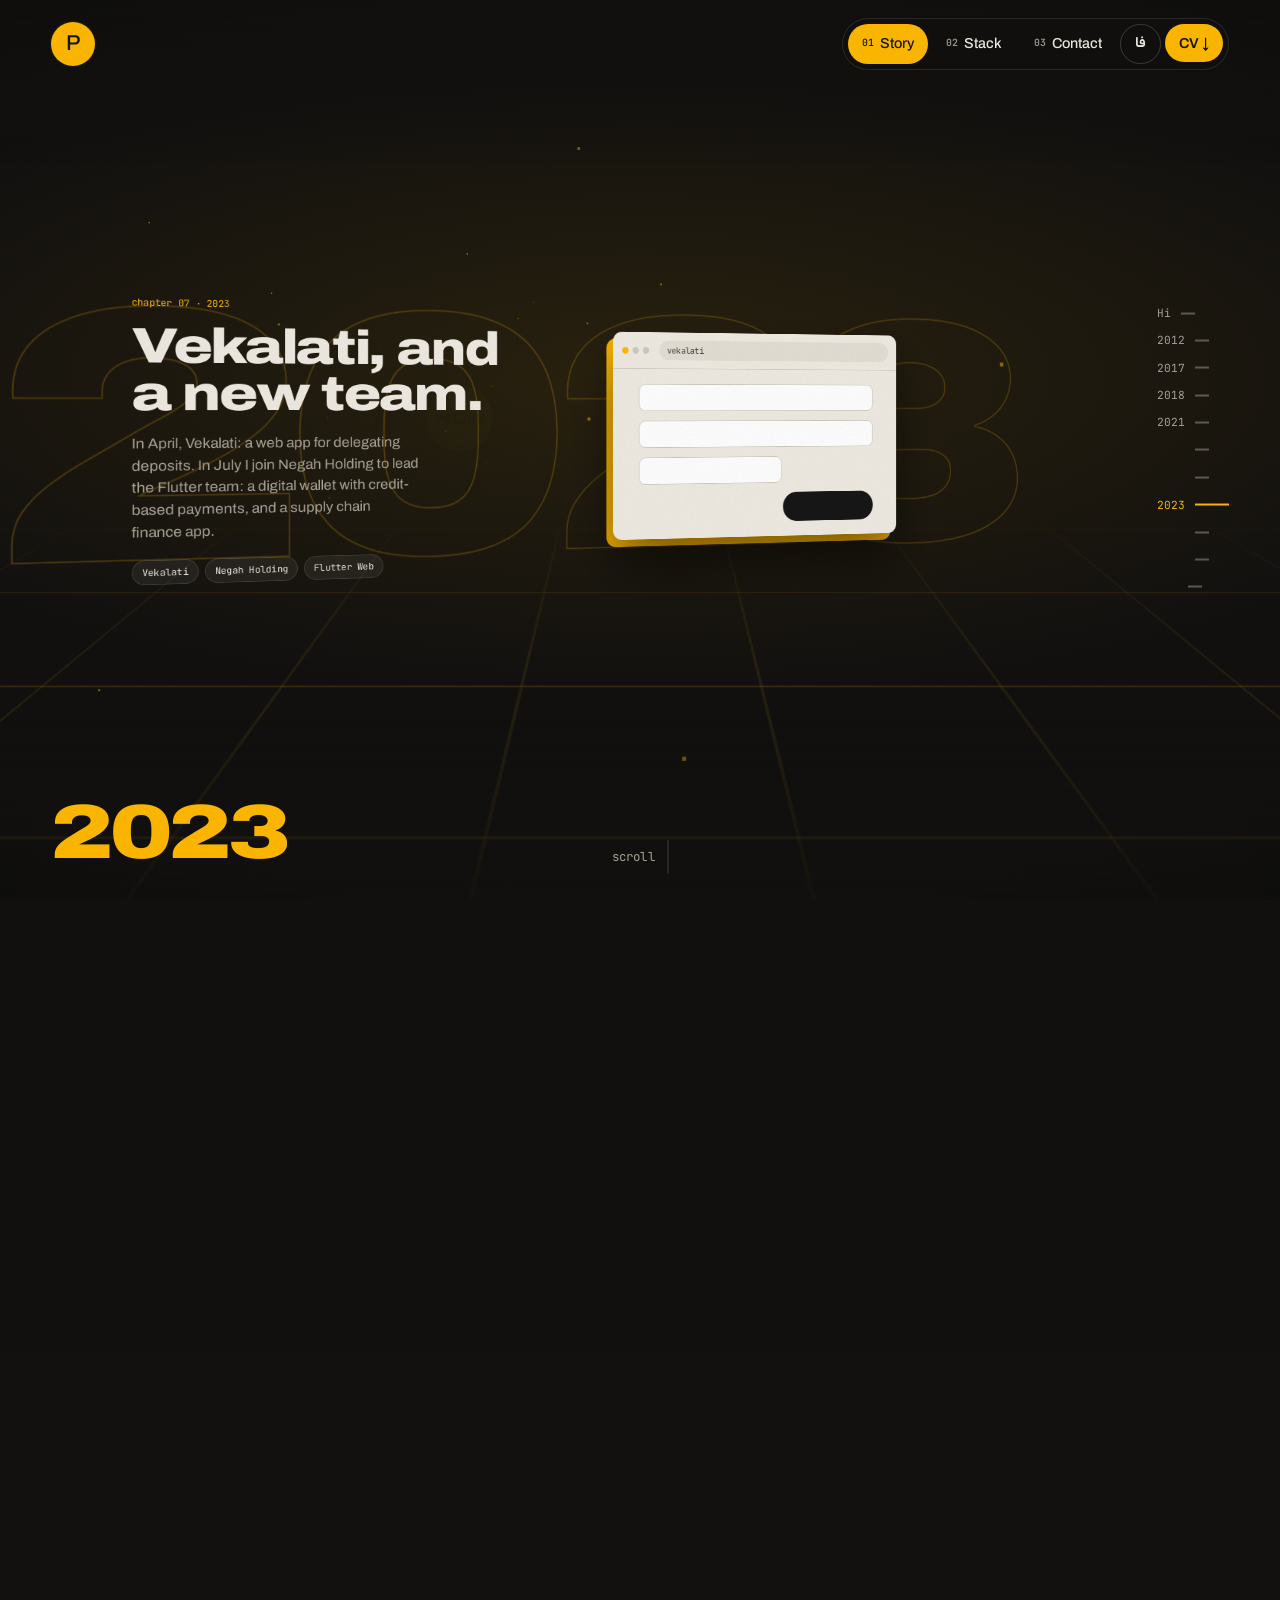
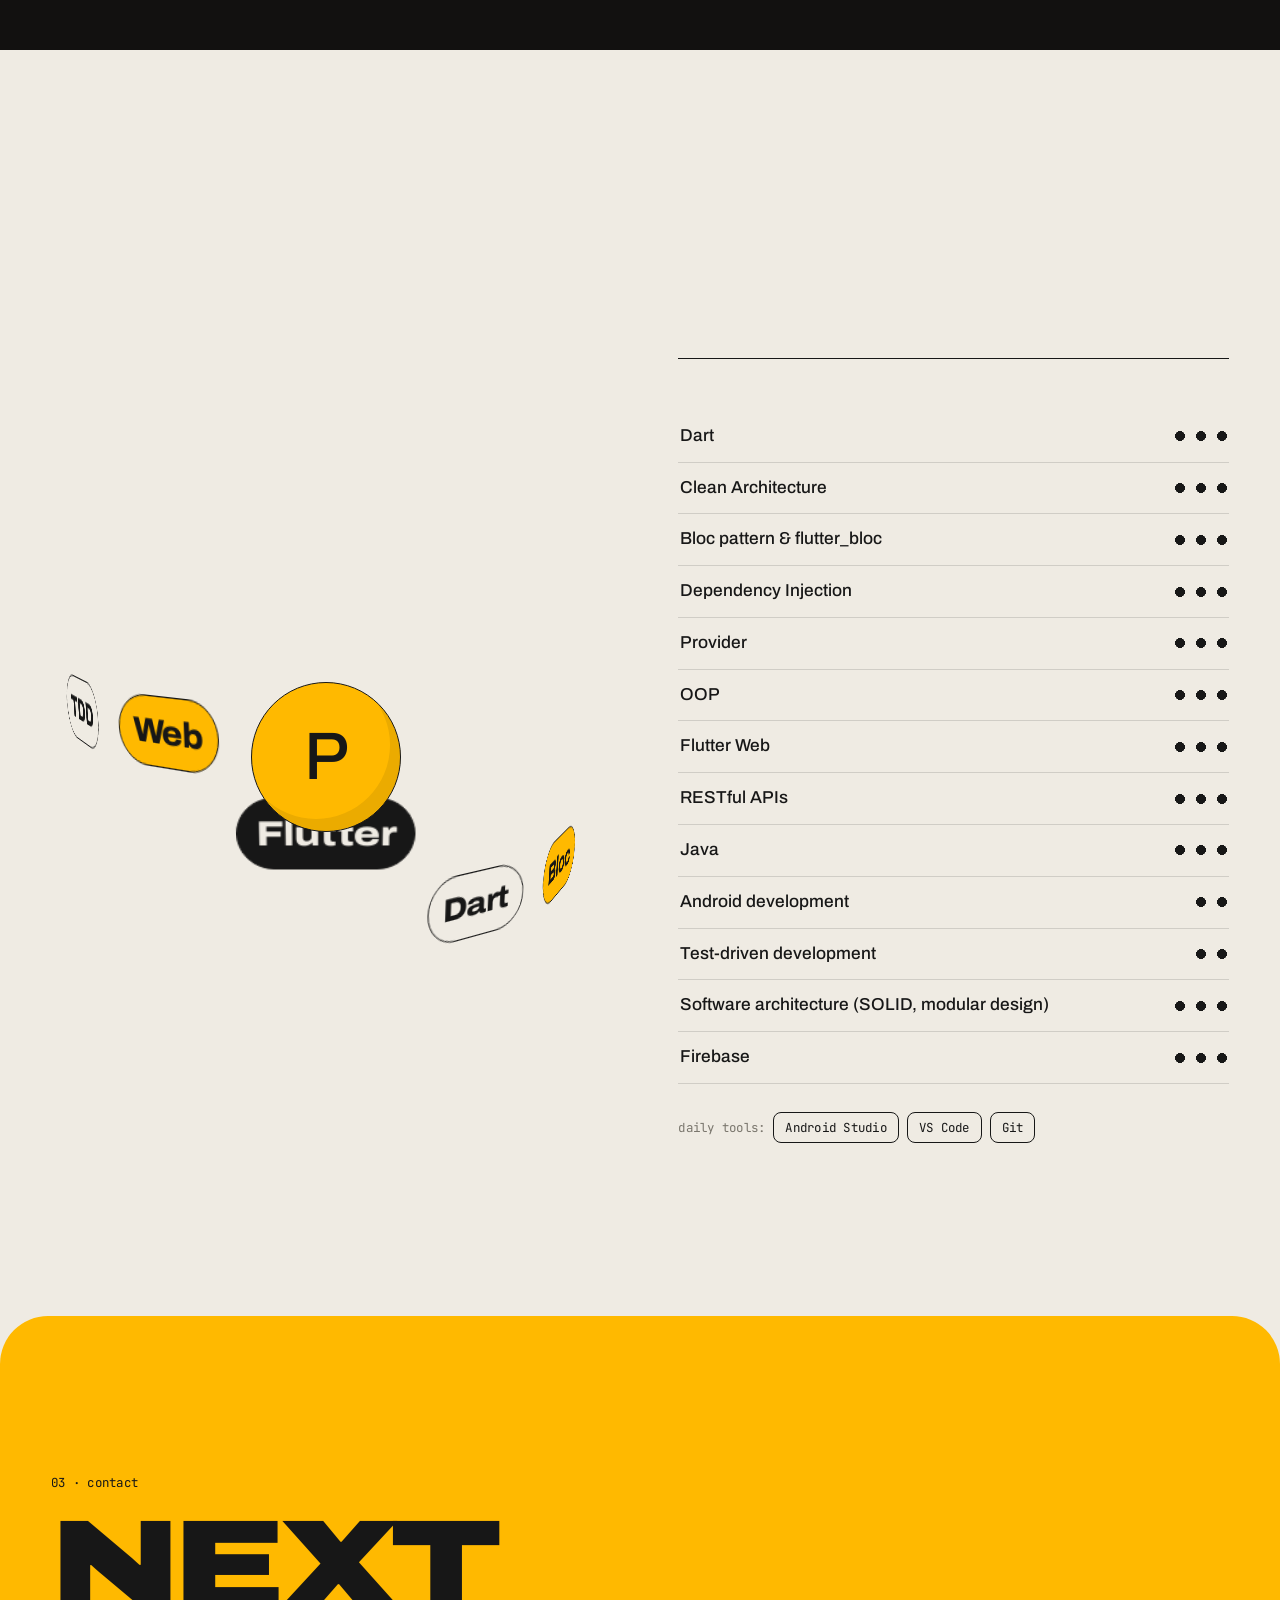
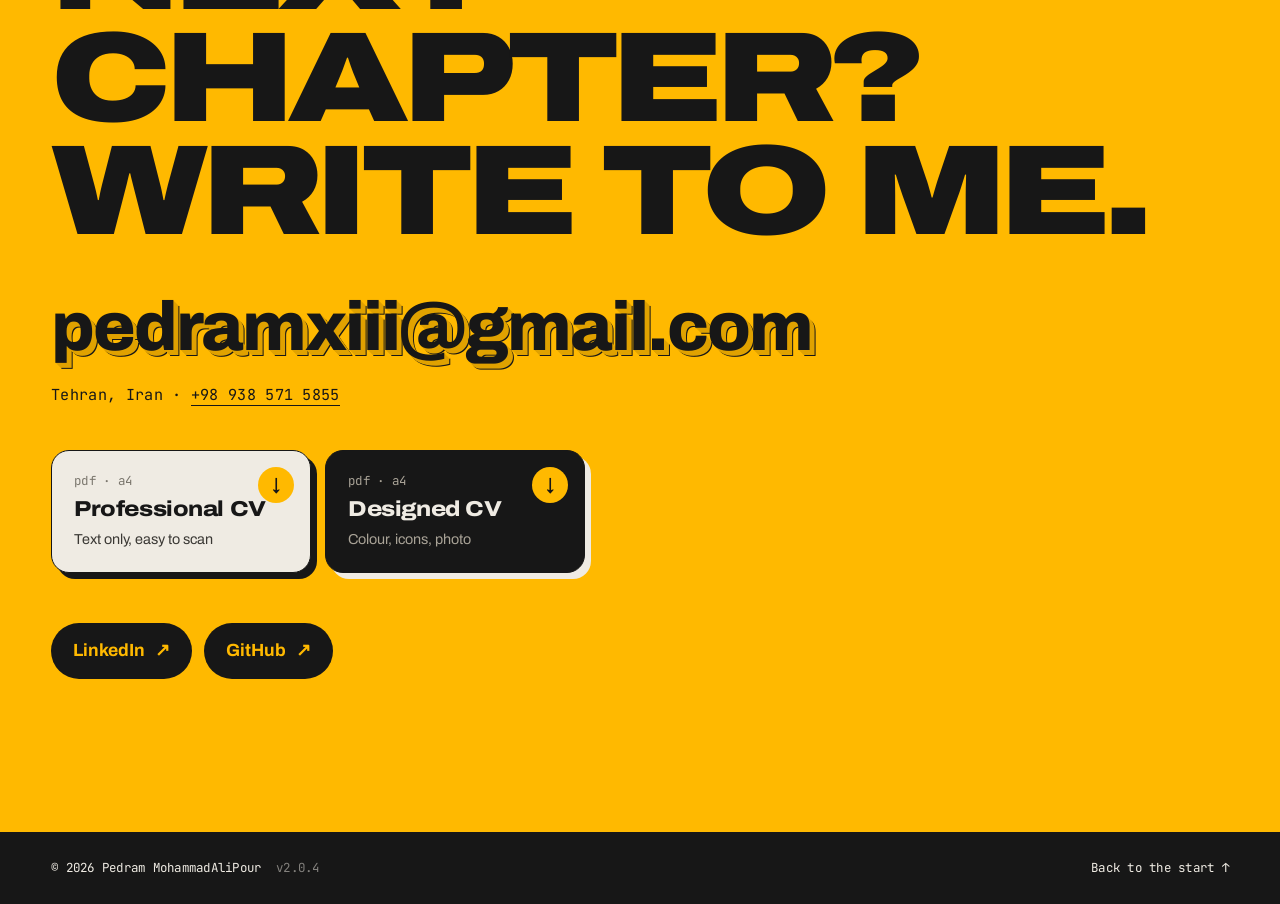
==== commit 4e668c19: "v2.0.4" ====
--- a/index.html
+++ b/index.html
@@ -15,9 +15,9 @@
   <link rel="alternate" hreflang="x-default" href="https://pedram-malakshah.ir/">
   <link rel="icon" type="image/png" href="img/logo.png">
   <link rel="apple-touch-icon" href="img/logo.png">
-  <link rel="preload" href="assets/fonts/archivo-latin.woff2?v=2.0.3" as="font" type="font/woff2" crossorigin>
-  <link rel="stylesheet" href="assets/fonts/fonts.css?v=2.0.3">
-  <link rel="stylesheet" href="css/style.css?v=2.0.3">
+  <link rel="preload" href="assets/fonts/archivo-latin.woff2?v=2.0.4" as="font" type="font/woff2" crossorigin>
+  <link rel="stylesheet" href="assets/fonts/fonts.css?v=2.0.4">
+  <link rel="stylesheet" href="css/style.css?v=2.0.4">
   <script>
     // pick the language before first paint so Farsi never flashes in left-to-right
     (function () {
@@ -44,8 +44,8 @@
       <details class="cv-menu">
         <summary data-i18n="cv">CV <span aria-hidden="true">↓</span></summary>
         <div class="cv-pop">
-          <a href="cv/pdf/pedram-cv-professional-en.pdf?v=2.0.3" download data-i18n="cv.pro" data-i18n-href="cv.pro.href"><b>Professional</b><small>Text only, one page</small></a>
-          <a href="cv/pdf/pedram-cv-designed-en.pdf?v=2.0.3" download data-i18n="cv.fancy" data-i18n-href="cv.fancy.href"><b>Designed</b><small>Colour and icons</small></a>
+          <a href="cv/pdf/pedram-cv-professional-en.pdf?v=2.0.4" download data-i18n="cv.pro" data-i18n-href="cv.pro.href"><b>Professional</b><small>Text only, one page</small></a>
+          <a href="cv/pdf/pedram-cv-designed-en.pdf?v=2.0.4" download data-i18n="cv.fancy" data-i18n-href="cv.fancy.href"><b>Designed</b><small>Colour and icons</small></a>
         </div>
       </details>
     </nav>
@@ -341,10 +341,10 @@
       <a class="mail reveal" href="mailto:pedramxiii@gmail.com">pedramxiii@gmail.com</a>
       <p class="reach mono reveal"><span data-i18n="location">Tehran, Iran</span> · <a href="tel:+989385715855" dir="ltr">+98 938 571 5855</a></p>
       <div class="cv-cards reveal">
-        <a class="cv-card" href="cv/pdf/pedram-cv-professional-en.pdf?v=2.0.3" download data-i18n="cvcard.pro" data-i18n-href="cv.pro.href">
+        <a class="cv-card" href="cv/pdf/pedram-cv-professional-en.pdf?v=2.0.4" download data-i18n="cvcard.pro" data-i18n-href="cv.pro.href">
           <span class="mono">pdf · a4</span><b>Professional CV</b><small>Text only, easy to scan</small><i aria-hidden="true">↓</i>
         </a>
-        <a class="cv-card fancy" href="cv/pdf/pedram-cv-designed-en.pdf?v=2.0.3" download data-i18n="cvcard.fancy" data-i18n-href="cv.fancy.href">
+        <a class="cv-card fancy" href="cv/pdf/pedram-cv-designed-en.pdf?v=2.0.4" download data-i18n="cvcard.fancy" data-i18n-href="cv.fancy.href">
           <span class="mono">pdf · a4</span><b>Designed CV</b><small>Colour, icons, photo</small><i aria-hidden="true">↓</i>
         </a>
       </div>
@@ -356,11 +356,11 @@
   </main>
 
   <footer class="foot mono">
-    <span><span data-i18n="foot.name">© <span class="yr">2026</span> Pedram MohammadAliPour</span> <span class="ver" dir="ltr">v2.0.3</span></span>
+    <span><span data-i18n="foot.name">© <span class="yr">2026</span> Pedram MohammadAliPour</span> <span class="ver" dir="ltr">v2.0.4</span></span>
     <a href="#top" data-i18n="foot.top">Back to the start ↑</a>
   </footer>
 
-  <script src="js/i18n.js?v=2.0.3"></script>
-  <script src="js/main.js?v=2.0.3" defer></script>
+  <script src="js/i18n.js?v=2.0.4"></script>
+  <script src="js/main.js?v=2.0.4" defer></script>
 </body>
 </html>
--- a/assets/fonts/fonts.css
+++ b/assets/fonts/fonts.css
@@ -6,7 +6,7 @@
   font-weight: 300 900;
   font-stretch: 62% 125%;
   font-display: swap;
-  src: url(archivo-latin-ext.woff2?v=2.0.3) format('woff2');
+  src: url(archivo-latin-ext.woff2?v=2.0.4) format('woff2');
   unicode-range: U+0100-02BA, U+02BD-02C5, U+02C7-02CC, U+02CE-02D7, U+02DD-02FF, U+0304, U+0308, U+0329, U+1D00-1DBF, U+1E00-1E9F, U+1EF2-1EFF, U+2020, U+20A0-20AB, U+20AD-20C0, U+2113, U+2C60-2C7F, U+A720-A7FF;
 }
 /* Archivo latin */
@@ -16,7 +16,7 @@
   font-weight: 300 900;
   font-stretch: 62% 125%;
   font-display: swap;
-  src: url(archivo-latin.woff2?v=2.0.3) format('woff2');
+  src: url(archivo-latin.woff2?v=2.0.4) format('woff2');
   unicode-range: U+0000-00FF, U+0131, U+0152-0153, U+02BB-02BC, U+02C6, U+02DA, U+02DC, U+0304, U+0308, U+0329, U+2000-206F, U+20AC, U+2122, U+2191, U+2193, U+2212, U+2215, U+FEFF, U+FFFD;
 }
 /* JetBrains Mono latin-ext */
@@ -25,7 +25,7 @@
   font-style: normal;
   font-weight: 400 500;
   font-display: swap;
-  src: url(jetbrains-mono-latin-ext.woff2?v=2.0.3) format('woff2');
+  src: url(jetbrains-mono-latin-ext.woff2?v=2.0.4) format('woff2');
   unicode-range: U+0100-02BA, U+02BD-02C5, U+02C7-02CC, U+02CE-02D7, U+02DD-02FF, U+0304, U+0308, U+0329, U+1D00-1DBF, U+1E00-1E9F, U+1EF2-1EFF, U+2020, U+20A0-20AB, U+20AD-20C0, U+2113, U+2C60-2C7F, U+A720-A7FF;
 }
 /* JetBrains Mono latin */
@@ -34,7 +34,7 @@
   font-style: normal;
   font-weight: 400 500;
   font-display: swap;
-  src: url(jetbrains-mono-latin.woff2?v=2.0.3) format('woff2');
+  src: url(jetbrains-mono-latin.woff2?v=2.0.4) format('woff2');
   unicode-range: U+0000-00FF, U+0131, U+0152-0153, U+02BB-02BC, U+02C6, U+02DA, U+02DC, U+0304, U+0308, U+0329, U+2000-206F, U+20AC, U+2122, U+2191, U+2193, U+2212, U+2215, U+FEFF, U+FFFD;
 }
 /* Vazirmatn arabic */
@@ -43,7 +43,7 @@
   font-style: normal;
   font-weight: 300 900;
   font-display: swap;
-  src: url(vazirmatn-arabic.woff2?v=2.0.3) format('woff2');
+  src: url(vazirmatn-arabic.woff2?v=2.0.4) format('woff2');
   unicode-range: U+0600-06FF, U+0750-077F, U+0870-088E, U+0890-0891, U+0897-08E1, U+08E3-08FF, U+200C-200E, U+2010-2011, U+204F, U+2E41, U+FB50-FDFF, U+FE70-FE74, U+FE76-FEFC, U+102E0-102FB, U+10E60-10E7E, U+10EC2-10EC4, U+10EFC-10EFF, U+1EE00-1EE03, U+1EE05-1EE1F, U+1EE21-1EE22, U+1EE24, U+1EE27, U+1EE29-1EE32, U+1EE34-1EE37, U+1EE39, U+1EE3B, U+1EE42, U+1EE47, U+1EE49, U+1EE4B, U+1EE4D-1EE4F, U+1EE51-1EE52, U+1EE54, U+1EE57, U+1EE59, U+1EE5B, U+1EE5D, U+1EE5F, U+1EE61-1EE62, U+1EE64, U+1EE67-1EE6A, U+1EE6C-1EE72, U+1EE74-1EE77, U+1EE79-1EE7C, U+1EE7E, U+1EE80-1EE89, U+1EE8B-1EE9B, U+1EEA1-1EEA3, U+1EEA5-1EEA9, U+1EEAB-1EEBB, U+1EEF0-1EEF1;
 }
 /* Vazirmatn latin */
@@ -52,6 +52,6 @@
   font-style: normal;
   font-weight: 300 900;
   font-display: swap;
-  src: url(vazirmatn-latin.woff2?v=2.0.3) format('woff2');
+  src: url(vazirmatn-latin.woff2?v=2.0.4) format('woff2');
   unicode-range: U+0000-00FF, U+0131, U+0152-0153, U+02BB-02BC, U+02C6, U+02DA, U+02DC, U+0304, U+0308, U+0329, U+2000-206F, U+20AC, U+2122, U+2191, U+2193, U+2212, U+2215, U+FEFF, U+FFFD;
 }
